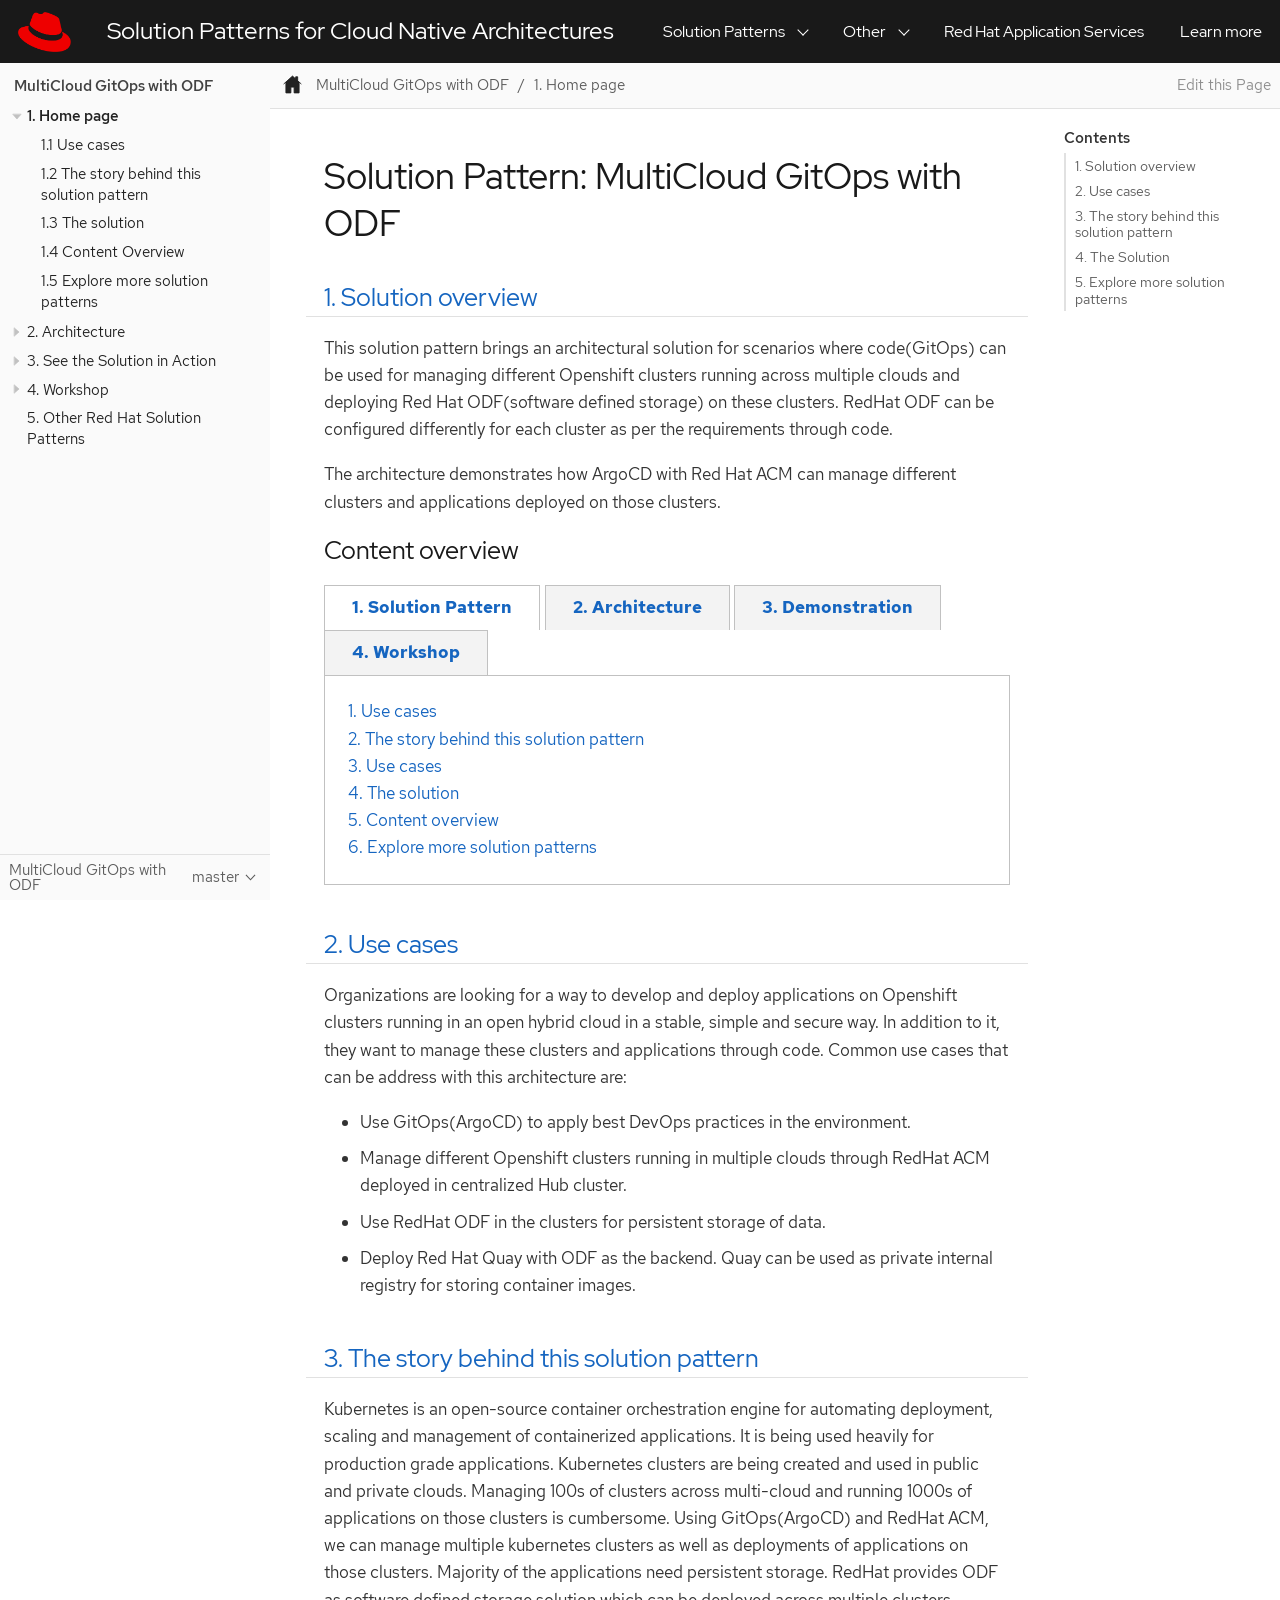
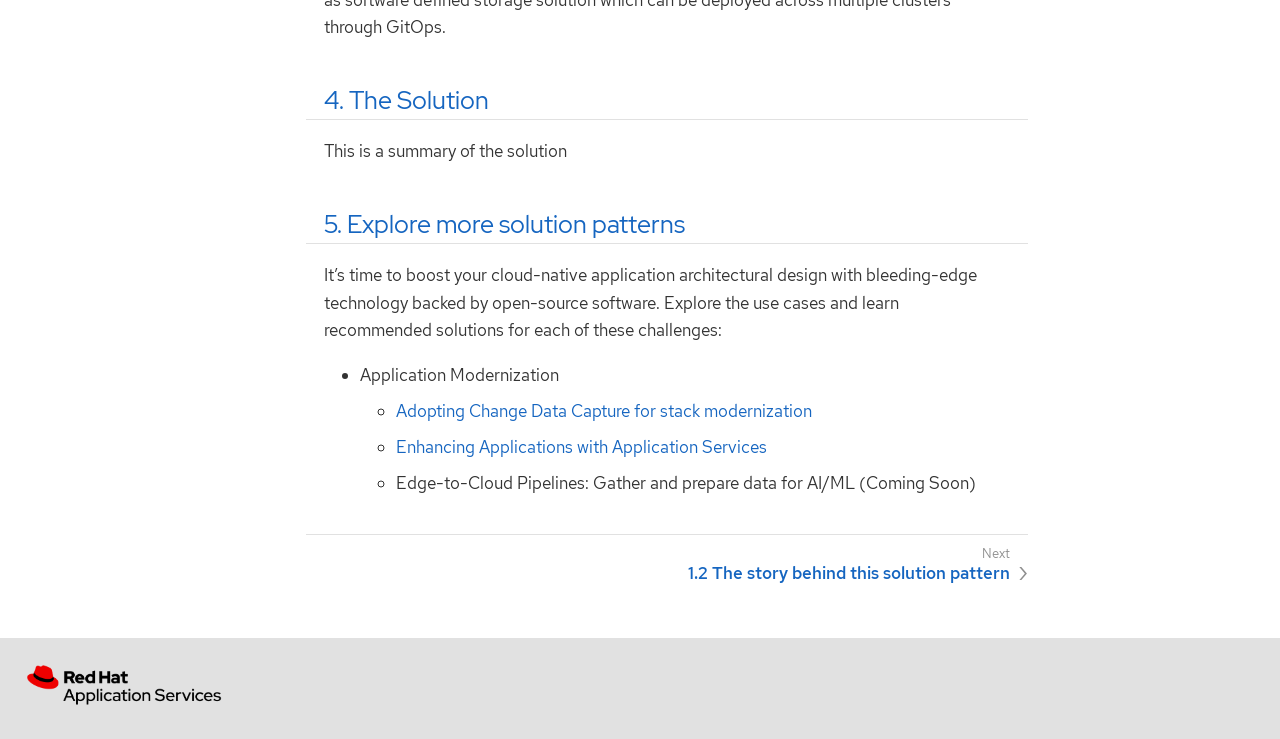
==== solution-pattern-multicloud-gitops-odf/index.html @ 33bcc03d "[CI] Publish Documentation for 561b8230be1f758d90003ed7bdbc811d5dceac9a - 561b8230be1f758d90003ed7bd" ====
<!DOCTYPE html>
<html lang="en">
  <head>
    <meta charset="utf-8">
    <meta name="viewport" content="width=device-width,initial-scale=1">
    <title>Solution Pattern: MultiCloud GitOps with ODF :: Solution Patterns for Cloud Native Architectures</title>
    <link rel="canonical" href="https://redhat-solution-patterns.github.io/solution-patterns/solution-pattern-multicloud-gitops-odf/index.html">
    <link rel="next" href="01-pattern.html#_the_story_behind_this_solution_pattern">
    <meta name="generator" content="Antora 3.0.0">
    <link rel="stylesheet" href="../_/css/site.css">
<link rel="icon" href="../_/img/favicon.ico" type="image/x-icon">
<link rel="stylesheet" href="https://cdnjs.cloudflare.com/ajax/libs/font-awesome/4.7.0/css/font-awesome.min.css">
  </head>
  <body class="article">
<header class="header">
  <nav class="navbar">
    <div class="navbar-brand">
      <a class="navbar-item" href="https://redhat-solution-patterns.github.io/" target="_blank"><img
          src="../_/img/logo.png" height="40px" alt="Cloud Native Architecture Solution Patterns"></a>
      <a class="navbar-item" style="font-size: 24px; color: white" href="https://redhat-solution-patterns.github.io/solution-patterns">Solution Patterns for Cloud Native Architectures</a>
      <button class="navbar-burger" data-target="topbar-nav">
        <span></span>
        <span></span>
        <span></span>
      </button>
    </div>
    <div id="topbar-nav" class="navbar-menu">
      <div class="navbar-end">


        <div class="navbar-item has-dropdown is-hoverable">
          <a class="navbar-link" href="#">Solution Patterns</a>
          <div class="navbar-dropdown">
            <a class="navbar-item" href="https://red.ht/enhance-with-cdc">Adopt Change Data Capture for <br/>stack modernization</a>
            <a class="navbar-item" href="https://red.ht/enhance-with-eda">Enhancing Applications with Application Services</a>
          </div>
        </div>

        <div class="navbar-item has-dropdown is-hoverable">
          <a class="navbar-link" href="#">Other</a>
          <div class="navbar-dropdown">
            <a class="navbar-item" href="https://redhat-gitops-patterns.io/">GitOps Solution Patterns</a>
            <a class="navbar-item" href="https://hybrid-cloud-patterns.io/">Hybrid Cloud Solution Patterns</a>
          </div>
        </div>

        <a class="navbar-item" target="_blank" href="https://www.redhat.com/en/products/middleware">Red Hat Application Services</a>
        <a class="navbar-item" target="_blank" href="https://developers.redhat.com/middleware">Learn more</a>

      </div>
    </div>
  </nav>
</header>
<div class="body">
<div class="nav-container" data-component="solution-pattern-multicloud-gitops-odf" data-version="master">
  <aside class="nav">
    <div class="panels">
<div class="nav-panel-menu is-active" data-panel="menu">
  <nav class="nav-menu">
    <h3 class="title"><a href="index.html" class=" query-params-link">MultiCloud GitOps with ODF</a></h3>
<ul class="nav-list">
  <li class="nav-item" data-depth="0">
<ul class="nav-list">
  <li class="nav-item is-current-page" data-depth="1">
    <button class="nav-item-toggle"></button>
    <a class="nav-link" href="index.html">1. Home page</a>
<ul class="nav-list">
  <li class="nav-item" data-depth="2">
    <a class="nav-link" href="#use-cases">1.1 Use cases</a>
  </li>
  <li class="nav-item" data-depth="2">
    <a class="nav-link" href="01-pattern.html#_the_story_behind_this_solution_pattern">1.2 The story behind this solution pattern</a>
  </li>
  <li class="nav-item" data-depth="2">
    <a class="nav-link" href="01-pattern.html#_the_solution">1.3 The solution</a>
  </li>
  <li class="nav-item" data-depth="2">
    <a class="nav-link" href="#_content_overview">1.4 Content Overview</a>
  </li>
  <li class="nav-item" data-depth="2">
    <a class="nav-link" href="#_content_overview">1.5 Explore more solution patterns</a>
  </li>
</ul>
  </li>
  <li class="nav-item" data-depth="1">
    <button class="nav-item-toggle"></button>
    <a class="nav-link" href="02-architecture.html">2. Architecture</a>
<ul class="nav-list">
  <li class="nav-item" data-depth="2">
    <a class="nav-link" href="02-architecture.html#tech_stack">2.1. Technology stack</a>
  </li>
  <li class="nav-item" data-depth="2">
    <a class="nav-link" href="02-architecture.html#in_depth">2.2. An in-depth look at the solution&#8217;s architecture</a>
  </li>
  <li class="nav-item" data-depth="2">
    <a class="nav-link" href="02-architecture.html#tech_stack">2.3. More about the technology stack</a>
  </li>
</ul>
  </li>
  <li class="nav-item" data-depth="1">
    <button class="nav-item-toggle"></button>
    <a class="nav-link" href="03-demo.html">3. See the Solution in Action</a>
<ul class="nav-list">
  <li class="nav-item" data-depth="2">
    <a class="nav-link" href="03-demo.html#_demonstration">3.1. Demonstration</a>
  </li>
  <li class="nav-item" data-depth="2">
    <button class="nav-item-toggle"></button>
    <a class="nav-link" href="03-demo.html#_run_the_demonstration">3.2. Run this demonstration</a>
<ul class="nav-list">
  <li class="nav-item" data-depth="3">
    <a class="nav-link" href="03-demo.html#_before_getting_started">3.3. Pre-requisites</a>
  </li>
  <li class="nav-item" data-depth="3">
    <a class="nav-link" href="03-demo.html#_installing_the_demo">3.4. Installing the demo</a>
  </li>
  <li class="nav-item" data-depth="3">
    <a class="nav-link" href="03-demo.html#_walkthrough_guide">3.5. Walkthrough guide</a>
  </li>
</ul>
  </li>
</ul>
  </li>
  <li class="nav-item" data-depth="1">
    <button class="nav-item-toggle"></button>
    <a class="nav-link" href="04-workshop.html">4. Workshop</a>
<ul class="nav-list">
  <li class="nav-item" data-depth="2">
    <button class="nav-item-toggle"></button>
    <a class="nav-link" href="04-workshop.html#_installing_the_workshop_environment">4.1. Installing the workshop environment</a>
<ul class="nav-list">
  <li class="nav-item" data-depth="3">
    <span class="nav-text">xref:04-workshop.adoc#_before_getting_started[4.2. Pre-requisites</span>
  </li>
  <li class="nav-item" data-depth="3">
    <a class="nav-link" href="04-workshop.html#install_wksp_details">4.3. Installing the environment</a>
  </li>
</ul>
  </li>
  <li class="nav-item" data-depth="2">
    <a class="nav-link" href="04-workshop.html#deliver_wksp">4.4. Delivering the workshop</a>
  </li>
</ul>
  </li>
  <li class="nav-item" data-depth="1">
    <a class="nav-link" href="https://redhat-solution-patterns.github.io/">5. Other Red Hat Solution Patterns</a>
  </li>
</ul>
  </li>
</ul>
  </nav>
</div>
<div class="nav-panel-explore" data-panel="explore">
  <div class="context">
    <span class="title">MultiCloud GitOps with ODF</span>
    <span class="version">master</span>
  </div>
  <ul class="components">
    <li class="component is-current">
      <span class="title">MultiCloud GitOps with ODF</span>
      <ul class="versions">
        <li class="version is-current">
          <a href="index.html">master</a>
        </li>
      </ul>
    </li>
  </ul>
</div>
    </div>
  </aside>
</div>
<main class="article">
<div class="toolbar" role="navigation">
<button class="nav-toggle"></button>
  <a href="index.html" class="home-link is-current"></a>
<nav class="breadcrumbs" aria-label="breadcrumbs">
  <ul>
    <li><a href="index.html">MultiCloud GitOps with ODF</a></li>
    <li><a href="index.html">1. Home page</a></li>
  </ul>
</nav>
  <div class="edit-this-page"><a href="https://github.com/gmidha1/solution-pattern-multicloud-gitops-odf/edit/main/documentation/modules/ROOT/pages/index.adoc">Edit this Page</a></div>
  </div>
  <div class="content">
<article class="doc">
<h1 class="page">Solution Pattern: MultiCloud GitOps with ODF</h1>
<div class="sect1">
<h2 id="_solution_overview"><a class="anchor" href="#_solution_overview"></a><a class="link" href="#_solution_overview">1. Solution overview</a></h2>
<div class="sectionbody">
<div class="paragraph">
<p>This solution pattern brings an architectural solution for scenarios where code(GitOps) can be used for managing different Openshift clusters running across multiple clouds and deploying Red Hat ODF(software defined storage) on these clusters. RedHat ODF can be configured differently for each cluster as per the requirements through code.</p>
</div>
<div class="paragraph">
<p>The architecture demonstrates how ArgoCD with Red Hat ACM can manage different clusters and applications deployed on those clusters.</p>
</div>
<h2 id="_content_overview" class="discrete">Content overview</h2>
<div class="tabset is-loading">
<div class="ulist tabs">
<ul>
<li>
<p><a id="tabset1_a-href-1-solution-pattern-a"></a><a href="#">1. Solution Pattern</a></p>
</li>
<li>
<p><a id="tabset1_a-href-02-architecture-html-class-xref-page-2-architecture-a"></a><a href="02-architecture.html" class="xref page">2. Architecture</a></p>
</li>
<li>
<p><a id="tabset1_a-href-03-demo-html-class-xref-page-3-demonstration-a"></a><a href="03-demo.html" class="xref page">3. Demonstration</a></p>
</li>
<li>
<p><a id="tabset1_a-href-04-workshop-html-class-xref-page-4-workshop-a"></a><a href="04-workshop.html" class="xref page">4. Workshop</a></p>
</li>
</ul>
</div>
<div class="content">
<div class="tab-pane" aria-labelledby="tabset1_a-href-1-solution-pattern-a">
<div class="paragraph">
<p><a href="#use-cases">1. Use cases</a><br>
<a href="01-pattern.html#_the_story_behind_this_solution_pattern" class="xref page">2. The story behind this solution pattern</a><br>
<a href="#use-cases">3. Use cases</a><br>
<a href="01-pattern.html#_the_solution" class="xref page">4. The solution</a><br>
<a href="#content_overview">5. Content overview</a><br>
<a href="#_explore_more_solution_patterns">6. Explore more solution patterns</a></p>
</div>
</div>
<div class="tab-pane" aria-labelledby="tabset1_a-href-02-architecture-html-class-xref-page-2-architecture-a">
<div class="paragraph">
<p><a href="02-architecture.html#_common_challenges" class="xref page">1. Common challenges</a><br>
<a href="02-architecture.html#tech_stack" class="xref page">2. Technology stack</a><br>
<a href="02-architecture.html#in_depth" class="xref page">3. An in-depth look at the solution&#8217;s architecture</a><br>
<a href="02-architecture.html#more_tech" class="xref page">4. More about the technology stack</a></p>
</div>
</div>
<div class="tab-pane" aria-labelledby="tabset1_a-href-03-demo-html-class-xref-page-3-demonstration-a">
<div class="paragraph">
<p><a href="03-demo.html#_demonstration" class="xref page">1. Demonstration</a><br>
<a href="03-demo.html#_walkthrough_guide" class="xref page">2. Walkthrough guide</a></p>
</div>
</div>
<div class="tab-pane" aria-labelledby="tabset1_a-href-04-workshop-html-class-xref-page-4-workshop-a">
<div class="paragraph">
<p><a href="04-workshop.html#_installing_the_workshop_environment" class="xref page">1. Installing the workshop environment</a><br>
<a href="04-workshop.html#_delivering_the_workshop" class="xref page">2. Delivering the workshop</a></p>
</div>
</div>
</div>
</div>
</div>
</div>
<div class="sect1">
<h2 id="use-cases"><a class="anchor" href="#use-cases"></a><a class="link" href="#use-cases">2. Use cases</a></h2>
<div class="sectionbody">
<div class="paragraph">
<p>Organizations are looking for a way to develop and deploy applications on Openshift clusters running in an open hybrid cloud in a stable, simple and secure way. In addition to it, they want to manage these clusters and applications through code. Common use cases that can be address with this architecture are:</p>
</div>
<div class="ulist">
<ul>
<li>
<p>Use GitOps(ArgoCD) to apply best DevOps practices in the environment.</p>
</li>
<li>
<p>Manage different Openshift clusters running in multiple clouds through RedHat ACM deployed in centralized Hub cluster.</p>
</li>
<li>
<p>Use RedHat ODF in the clusters for persistent storage of data.</p>
</li>
<li>
<p>Deploy Red Hat Quay with ODF as the backend. Quay can be used as private internal registry for storing container images.</p>
</li>
</ul>
</div>
</div>
</div>
<div class="sect1">
<h2 id="_the_story_behind_this_solution_pattern"><a class="anchor" href="#_the_story_behind_this_solution_pattern"></a><a class="link" href="#_the_story_behind_this_solution_pattern">3. The story behind this solution pattern</a></h2>
<div class="sectionbody">
<div class="paragraph">
<p>Kubernetes is an open-source container orchestration engine for automating deployment, scaling and management of containerized applications. It is being used heavily for production grade applications. Kubernetes clusters are being created and used in public and private clouds. Managing 100s of clusters across multi-cloud and running 1000s of applications on those clusters is cumbersome. Using GitOps(ArgoCD) and RedHat ACM, we can manage multiple kubernetes clusters as well as deployments of applications on those clusters. Majority of the applications need persistent storage. RedHat provides ODF as software defined storage solution which can be deployed across multiple clusters through GitOps.</p>
</div>
</div>
</div>
<div class="sect1">
<h2 id="_the_solution"><a class="anchor" href="#_the_solution"></a><a class="link" href="#_the_solution">4. The Solution</a></h2>
<div class="sectionbody">
<div class="paragraph">
<p>This is a summary of the solution</p>
</div>
</div>
</div>
<div class="sect1">
<h2 id="_explore_more_solution_patterns"><a class="anchor" href="#_explore_more_solution_patterns"></a><a class="link" href="#_explore_more_solution_patterns">5. Explore more solution patterns</a></h2>
<div class="sectionbody">
<div class="paragraph">
<p>It&#8217;s time to boost your cloud-native application architectural design with bleeding-edge technology backed by open-source software. Explore the use cases and learn recommended solutions for each of these challenges:</p>
</div>
<div class="ulist">
<ul>
<li>
<p>Application Modernization</p>
<div class="ulist">
<ul>
<li>
<p><a href="https://redhat-solution-patterns.github.io/solution-pattern-modernization-cdc/">Adopting Change Data Capture for stack modernization</a></p>
</li>
<li>
<p><a href="https://redhat-solution-patterns.github.io/solution-pattern-enhancing-applications">Enhancing Applications with Application Services</a></p>
</li>
<li>
<p>Edge-to-Cloud Pipelines: Gather and prepare data for AI/ML (Coming Soon)</p>
</li>
</ul>
</div>
</li>
</ul>
</div>
</div>
</div>
<nav class="pagination">
  <span class="next"><a href="01-pattern.html#_the_story_behind_this_solution_pattern" class="query-params-link">1.2 The story behind this solution pattern</a></span>
</nav>
</article>
<aside class="toc sidebar" data-title="Contents" data-levels="2">
  <div class="toc-menu"></div>
</aside>
  </div>
</main>
</div>
<footer class="footer">
  <img
          src="../_/img/app-services-logo.png" height="40px" alt="Cloud Native Architecture Solution Patterns"  href="https://redhat.com" ></a>
</footer><script src="../_/js/vendor/clipboard.js"></script>
<script src="../_/js/site.js"></script>
<script async src="../_/js/vendor/highlight.js"></script>
  </body>
</html>
---- _/css/site.css ----
@font-face{font-family:RedHatDisplay;font-style:normal;font-weight:400;src:url(../font/RedHatDisplay-Regular.woff) format("woff")}@font-face{font-family:RedHatDisplay;font-style:italic;font-weight:400;src:url(../font/RedHatDisplay-Italic.woff) format("woff")}@font-face{font-family:RedHatDisplay;font-style:normal;font-weight:500;src:url(../font/RedHatDisplay-Medium.woff) format("woff")}@font-face{font-family:RedHatDisplay;font-style:italic;font-weight:500;src:url(../font/RedHatDisplay-MediumItalic.woff) format("woff")}@font-face{font-family:RedHatDisplay;font-style:normal;font-weight:700;src:url(../font/RedHatDisplay-Bold.woff) format("woff")}@font-face{font-family:RedHatDisplay;font-style:italic;font-weight:700;src:url(../font/RedHatDisplay-BoldItalic.woff) format("woff")}@font-face{font-family:RedHatDisplay;font-style:normal;font-weight:900;src:url(../font/RedHatDisplay-Black.woff) format("woff")}@font-face{font-family:RedHatDisplay;font-style:italic;font-weight:900;src:url(../font/RedHatDisplay-BlackItalic.woff) format("woff")}@font-face{font-family:RedHatText;font-style:normal;font-weight:400;src:url(../font/RedHatText-Regular.woff) format("woff")}@font-face{font-family:RedHatText;font-style:italic;font-weight:400;src:url(../font/RedHatText-Italic.woff) format("woff")}@font-face{font-family:RedHatText;font-style:normal;font-weight:500;src:url(../font/RedHatText-Medium.woff) format("woff")}@font-face{font-family:RedHatText;font-style:italic;font-weight:500;src:url(../font/RedHatText-MediumItalic.woff) format("woff")}@font-face{font-family:RedHatText;font-style:normal;font-weight:700;src:url(../font/RedHatText-Bold.woff) format("woff")}@font-face{font-family:RedHatText;font-style:italic;font-weight:700;src:url(../font/RedHatText-BoldItalic.woff) format("woff")}@font-face{font-family:JetBrainsMono;font-style:normal;font-weight:400;src:url(../font/JetBrainsMono-Regular.woff) format("woff")}@font-face{font-family:JetBrainsMono;font-style:italic;font-weight:400;src:url(../font/JetBrainsMono-Italic.woff) format("woff")}@font-face{font-family:JetBrainsMono;font-style:normal;font-weight:500;src:url(../font/JetBrainsMono-Medium.woff) format("woff")}@font-face{font-family:JetBrainsMono;font-style:italic;font-weight:500;src:url(../font/JetBrainsMono-Medium-Italic.woff) format("woff")}@font-face{font-family:JetBrainsMono;font-style:normal;font-weight:700;src:url(../font/JetBrainsMono-Bold.woff) format("woff")}@font-face{font-family:JetBrainsMono;font-style:italic;font-weight:700;src:url(../font/JetBrainsMono-Bold-Italic.woff) format("woff")}@font-face{font-family:JetBrainsMono;font-style:normal;font-weight:900;src:url(../font/JetBrainsMono-ExtraBold.woff) format("woff")}@font-face{font-family:JetBrainsMono;font-style:italic;font-weight:900;src:url(../font/JetBrainsMono-ExtraBold-Italic.woff) format("woff")}body,html{height:100%}*,::after,::before{-webkit-box-sizing:inherit;box-sizing:inherit}html{-webkit-box-sizing:border-box;box-sizing:border-box;font-size:1.1em;-webkit-text-size-adjust:100%;-moz-text-size-adjust:100%;-ms-text-size-adjust:100%;text-size-adjust:100%}@media screen and (min-width:1024px){html{font-size:1.125em}}body{background:#fff;color:#222;font-family:RedHatText,sans-serif;line-height:1.15;margin:0}a{text-decoration:none}a:hover{text-decoration:underline}a:active{background-color:none}code,kbd,pre{font-family:JetBrainsMono,monospace}b,dt,strong,th{font-weight:500}em em{font-style:normal}strong strong{font-weight:400}button{cursor:pointer;font-family:inherit;font-size:1em;line-height:1.15;margin:0}button::-moz-focus-inner{border:none;padding:0}.body{word-wrap:break-word}@media screen and (min-width:1024px){.body{display:-webkit-box;display:-ms-flexbox;display:flex}}.nav-container{position:fixed;top:3.5rem;left:0;width:100%;font-size:.94444rem;z-index:1;visibility:hidden}@media screen and (min-width:769px){.nav-container{width:15rem}}@media screen and (min-width:1024px){.nav-container{font-size:.86111rem;-webkit-box-flex:0;-ms-flex:none;flex:none;position:static;top:0;visibility:visible}}.nav-container.is-active{visibility:visible}.nav{background:#fafafa;position:relative;top:2.5rem;height:calc(100vh - 6rem)}@media screen and (min-width:769px){.nav{-webkit-box-shadow:.5px 0 3px #c1c1c1;box-shadow:.5px 0 3px #c1c1c1}}@media screen and (min-width:1024px){.nav{top:3.5rem;-webkit-box-shadow:none;box-shadow:none;position:sticky;height:calc(100vh - 3.5rem)}}.nav .panels{display:-webkit-box;display:-ms-flexbox;display:flex;-webkit-box-orient:vertical;-webkit-box-direction:normal;-ms-flex-direction:column;flex-direction:column;height:inherit}html.is-clipped--nav{overflow-y:hidden}.nav-panel-menu{overflow-y:scroll;display:-webkit-box;display:-ms-flexbox;display:flex;-webkit-box-orient:vertical;-webkit-box-direction:normal;-ms-flex-direction:column;flex-direction:column;height:calc(100vh - 8.5rem)}@media screen and (min-width:1024px){.nav-panel-menu{height:calc(100vh - 6rem)}}.nav-panel-menu:not(.is-active) .nav-menu{opacity:.75}.nav-panel-menu:not(.is-active)::after{content:"";background:rgba(0,0,0,.5);display:block;position:absolute;top:0;right:0;bottom:0;left:0}.nav-panel-explore .components,.nav-panel-menu{scrollbar-width:thin;scrollbar-color:#c1c1c1 transparent}.nav-panel-explore .components::-webkit-scrollbar,.nav-panel-menu::-webkit-scrollbar{width:.25rem}.nav-panel-explore .components::-webkit-scrollbar-thumb,.nav-panel-menu::-webkit-scrollbar-thumb{background-color:#c1c1c1}.nav-menu{-webkit-box-flex:1;-ms-flex-positive:1;flex-grow:1;min-height:0;width:100%;padding:.5rem .75rem;line-height:1.35;position:relative}.nav-menu h3.title{color:#424242;font-size:inherit;font-weight:500;margin:0;padding:.25em 0 .125em}.nav-menu a{color:inherit}.nav-list{margin:0 0 0 .75rem;padding:0}.nav-menu>.nav-list{margin-bottom:.5rem}.nav-item{list-style:none;margin-top:.5em}.nav-item-toggle~.nav-list{padding-bottom:.125rem}.nav-item[data-depth="0"]>.nav-list:first-child{display:block;margin:0}.nav-item:not(.is-active)>.nav-list{display:none}.nav-item-toggle{background:transparent url(../img/caret.svg) no-repeat 50%/50%;border:none;outline:none;line-height:inherit;position:absolute;height:1.35em;width:1.35em;margin-top:-.05em;margin-left:-1.35em}.nav-item.is-active>.nav-item-toggle{-webkit-transform:rotate(90deg);transform:rotate(90deg)}.is-current-page>.nav-link,.is-current-page>.nav-text{font-weight:500}.nav-panel-explore{background:#fafafa;-webkit-box-orient:vertical;-webkit-box-direction:normal;-ms-flex-direction:column;flex-direction:column;position:absolute;right:0;bottom:0;left:0;max-height:calc(50% + 2.5rem)}.nav-panel-explore,.nav-panel-explore .context{display:-webkit-box;display:-ms-flexbox;display:flex}.nav-panel-explore .context{font-size:.83333rem;-ms-flex-negative:0;flex-shrink:0;color:#5d5d5d;-webkit-box-shadow:0 -1px 0 #e1e1e1;box-shadow:0 -1px 0 #e1e1e1;padding:0 .25rem 0 .5rem;-webkit-box-align:center;-ms-flex-align:center;align-items:center;-webkit-box-pack:justify;-ms-flex-pack:justify;justify-content:space-between;cursor:pointer;line-height:1;height:2.5rem}.nav-panel-explore .context .version{background-image:url(../img/chevron.svg);background-repeat:no-repeat;background-position:right .5rem top 50%;background-size:auto .75em;padding:0 1.5rem 0 0}.nav-panel-explore .components{line-height:1.6;-webkit-box-flex:1;-ms-flex-positive:1;flex-grow:1;-webkit-box-shadow:inset 0 1px 5px #e1e1e1;box-shadow:inset 0 1px 5px #e1e1e1;background:#f0f0f0;padding:.5rem .75rem 0;margin:0;overflow-y:scroll;max-height:100%;display:block}.nav-panel-explore:not(.is-active) .components{display:none}.nav-panel-explore .component{display:block}.nav-panel-explore .component+.component{margin-top:.5rem}.nav-panel-explore .component:last-child{margin-bottom:.75rem}.nav-panel-explore .component .title{font-weight:500}.nav-panel-explore .versions{display:-webkit-box;display:-ms-flexbox;display:flex;-ms-flex-wrap:wrap;flex-wrap:wrap;list-style:none;padding-left:0;margin-top:-.25rem;line-height:1}.nav-panel-explore .component .version{display:block;margin:.375rem .375rem 0 0}.nav-panel-explore .component .version a{border:1px solid #c1c1c1;border-radius:.25rem;color:inherit;opacity:.75;white-space:nowrap;padding:.125em .25em;display:inherit}.nav-panel-explore .component .is-current a{border-color:currentColor;opacity:.9;font-weight:500}@media screen and (max-width:1023px){aside.toc.sidebar{display:none}}@media screen and (min-width:1024px){main{-webkit-box-flex:1;-ms-flex:auto;flex:auto;min-width:0}main>.content{display:-webkit-box;display:-ms-flexbox;display:flex}aside.toc.embedded{display:none}aside.toc.sidebar{-webkit-box-flex:0;-ms-flex:0 0 9rem;flex:0 0 9rem}}@media screen and (min-width:1216px){aside.toc.sidebar{-ms-flex-preferred-size:12rem;flex-basis:12rem}}.toolbar{color:#5d5d5d;-webkit-box-align:center;-ms-flex-align:center;align-items:center;background-color:#fafafa;-webkit-box-shadow:0 1px 0 #e1e1e1;box-shadow:0 1px 0 #e1e1e1;display:-webkit-box;display:-ms-flexbox;display:flex;font-size:.83333rem;height:2.5rem;-webkit-box-pack:start;-ms-flex-pack:start;justify-content:flex-start;position:sticky;top:3.5rem;z-index:2}.toolbar a{color:inherit}.nav-toggle{background:url(../img/menu.svg) no-repeat 50% 47.5%;background-size:49%;border:none;outline:none;line-height:inherit;height:2.5rem;padding:0;width:2.5rem;margin-right:-.25rem}@media screen and (min-width:1024px){.nav-toggle{display:none}}.nav-toggle.is-active{background-image:url(../img/back.svg);background-size:41.5%}.home-link{background:url(../img/home-o.svg) no-repeat 50% 45%;background-size:50%;display:block;height:2.5rem;padding:0;width:2.5rem}.home-link.is-current,.home-link:hover{background-image:url(../img/home.svg)}.edit-this-page{display:none;padding-right:.5rem}@media screen and (min-width:1024px){.edit-this-page{display:block}}.toolbar .edit-this-page a{color:#8e8e8e}.breadcrumbs{display:none;-webkit-box-flex:1;-ms-flex:1 1;flex:1 1;padding:0 .5rem 0 .75rem;line-height:1.35}@media screen and (min-width:1024px){.breadcrumbs{display:block}}a+.breadcrumbs{padding-left:.05rem}.breadcrumbs ul{display:-webkit-box;display:-ms-flexbox;display:flex;-ms-flex-wrap:wrap;flex-wrap:wrap;margin:0;padding:0;list-style:none}.breadcrumbs li{display:inline;margin:0}.breadcrumbs li::after{content:"/";padding:0 .5rem}.breadcrumbs li:last-of-type::after{content:none}.page-versions{display:none;margin-right:.7rem;position:relative;line-height:1}@media screen and (min-width:1024px){.page-versions{display:block}}.page-versions .version-menu-toggle{color:inherit;background:url(../img/chevron.svg) no-repeat;background-position:right .5rem top 50%;background-size:auto .75em;border:none;outline:none;line-height:inherit;padding:.5rem 1.5rem .5rem .5rem;position:relative;z-index:3}.page-versions .version-menu{border:1px solid transparent;background-color:#f0f0f0;padding:1.25rem .5rem .5rem;position:absolute;top:0;left:0;width:100%}.page-versions:not(.is-active) .version-menu{display:none}.page-versions .version{display:block;padding-top:.5rem}.page-versions .version.is-current{display:none}.page-versions .version.is-missing{color:#8e8e8e;font-style:italic;text-decoration:none}.toc-menu{color:#5d5d5d}.toc.sidebar .toc-menu{margin-right:.75rem;position:sticky;top:6rem}.toc .toc-menu h3{color:#333;font-size:.88889rem;font-weight:500;line-height:1.3;margin:0 -.5px;padding-bottom:.25rem}.toc.sidebar .toc-menu h3{display:-webkit-box;display:-ms-flexbox;display:flex;-webkit-box-orient:vertical;-webkit-box-direction:normal;-ms-flex-direction:column;flex-direction:column;height:2.5rem;-webkit-box-pack:end;-ms-flex-pack:end;justify-content:flex-end}.toc .toc-menu ul{font-size:.83333rem;line-height:1.2;list-style:none;margin:0;padding:0}.toc.sidebar .toc-menu ul{max-height:calc(100vh - 8.5rem);overflow-y:auto;scrollbar-width:none}.toc .toc-menu ul::-webkit-scrollbar{width:0}@media screen and (min-width:1024px){.toc .toc-menu h3{font-size:.83333rem}.toc .toc-menu ul{font-size:.75rem}}.toc .toc-menu li{margin:0}.toc .toc-menu li[data-level="2"] a{padding-left:1.25rem}.toc .toc-menu li[data-level="3"] a{padding-left:2rem}.toc .toc-menu a{color:inherit;border-left:2px solid #e1e1e1;display:inline-block;padding:.25rem 0 .25rem .5rem;text-decoration:none}.sidebar.toc .toc-menu a{display:block;outline:none}.toc .toc-menu a:hover{color:#1565c0}.toc .toc-menu a.is-active{border-left-color:#1565c0;color:#333}.sidebar.toc .toc-menu a:focus{background:#fafafa}.toc .toc-menu .is-hidden-toc{display:none!important}.doc{color:#333;font-size:inherit;-webkit-hyphens:auto;-ms-hyphens:auto;hyphens:auto;line-height:1.6;margin:0 auto;max-width:40rem;padding:0 1rem 4rem}@media screen and (min-width:1024px){.doc{-webkit-box-flex:1;-ms-flex:auto;flex:auto;font-size:.94444rem;margin:0 2rem;max-width:46rem;min-width:0}}.doc h1,.doc h2,.doc h3,.doc h4,.doc h5,.doc h6{color:#191919;font-family:RedHatDisplay,sans-serif;font-weight:400;-webkit-hyphens:none;-ms-hyphens:none;hyphens:none;line-height:1.3;margin:1rem 0 0}.doc>h1.page:first-child{font-size:2rem;margin:1.5rem 0}@media screen and (min-width:769px){.doc>h1.page:first-child{margin-top:2.5rem}}#preamble+.sect1,.doc .sect1+.sect1{margin-top:2rem}.doc h1.sect0{background:#f0f0f0;font-size:1.8em;margin:1.5rem -1rem 0;padding:.5rem 1rem}.doc h2:not(.discrete){border-bottom:1px solid #e1e1e1;margin-left:-1rem;margin-right:-1rem;padding:.4rem 1rem .1rem}.doc h3:not(.discrete){font-weight:500}.doc h1 .anchor,.doc h2 .anchor,.doc h3 .anchor,.doc h4 .anchor,.doc h5 .anchor,.doc h6 .anchor{position:absolute;text-decoration:none;width:1.75ex;margin-left:-1.5ex;visibility:hidden;font-size:.8em;font-weight:400;padding-top:.05em}.doc h1 .anchor::before,.doc h2 .anchor::before,.doc h3 .anchor::before,.doc h4 .anchor::before,.doc h5 .anchor::before,.doc h6 .anchor::before{content:"\00a7"}.doc h1:hover .anchor,.doc h2:hover .anchor,.doc h3:hover .anchor,.doc h4:hover .anchor,.doc h5:hover .anchor,.doc h6:hover .anchor{visibility:visible}.doc p{margin:0}.doc .tableblock p{font-size:inherit}.doc a{color:#1565c0}.doc a:hover{color:#104d92}.doc a.unresolved{color:#d32f2f}.doc i.fa{font-style:normal}.doc p code,.doc thead code{color:#222;background:#fafafa;border-radius:.25em;font-size:.95em;padding:.125em .25em}.doc pre{font-size:.88889rem;line-height:1.5;margin:0}.doc blockquote{margin:0}.doc .right{float:right}.doc .left{float:left}.doc .underline{text-decoration:underline}.doc .line-through{text-decoration:line-through}.doc .dlist,.doc .exampleblock,.doc .imageblock,.doc .listingblock,.doc .literalblock,.doc .olist,.doc .paragraph,.doc .partintro,.doc .quoteblock,.doc .sidebarblock,.doc .ulist,.doc .verseblock{margin:1rem 0 0}.doc table.tableblock{border-collapse:collapse;font-size:.83333rem;margin:2rem 0}.doc table.stretch{width:100%}.doc table.tableblock thead th{border-bottom:2.5px solid #e1e1e1;padding:.5rem}.doc table.tableblock>:not(thead) th,.doc table.tableblock td{border-top:1px solid #e1e1e1;border-bottom:1px solid #e1e1e1;padding:.5rem}.doc .halign-left{text-align:left}.doc .halign-right{text-align:right}.doc .halign-center{text-align:center}.doc .valign-top{vertical-align:top}.doc .valign-bottom{vertical-align:bottom}.doc .valign-middle{vertical-align:middle}.doc .admonitionblock{margin:1.4rem 0 0}.doc .admonitionblock p,.doc .admonitionblock td.content{font-size:.88889rem}.doc .admonitionblock td.content>:first-child{margin:0}.doc .admonitionblock pre{font-size:.83333rem}.doc .admonitionblock>table{border-collapse:collapse;table-layout:fixed;position:relative;width:100%}.doc .admonitionblock td.content{padding:1rem 1rem .75rem;background:#fafafa;width:100%}.doc .admonitionblock .icon{position:absolute;top:0;left:0;font-size:.83333rem;padding:0 .5rem;height:1.25rem;line-height:1;font-weight:500;text-transform:uppercase;border-radius:.45rem;-webkit-transform:translate(-.5rem,-50%);transform:translate(-.5rem,-50%)}.doc .admonitionblock.caution .icon{background-color:#a0439c;color:#fff}.doc .admonitionblock.important .icon{background-color:#d32f2f;color:#fff}.doc .admonitionblock.note .icon{background-color:#217ee7;color:#fff}.doc .admonitionblock.tip .icon{background-color:#41af46;color:#fff}.doc .admonitionblock.warning .icon{background-color:#e18114;color:#fff}.doc .admonitionblock .icon i{display:-webkit-inline-box;display:-ms-inline-flexbox;display:inline-flex;-webkit-box-align:center;-ms-flex-align:center;align-items:center;height:100%}.doc .admonitionblock .icon i::after{content:attr(title)}.doc .imageblock{display:-webkit-box;display:-ms-flexbox;display:flex;-webkit-box-orient:vertical;-webkit-box-direction:normal;-ms-flex-direction:column;flex-direction:column;-webkit-box-align:center;-ms-flex-align:center;align-items:center}.doc .imageblock img{display:block}.doc .image>img,.doc .imageblock img{height:auto;max-width:100%}#preamble .abstract blockquote{background:#f0f0f0;border-left:5px solid #e1e1e1;color:#4a4a4a;font-size:.88889rem;padding:.75em 1em}.doc .quoteblock{background:#fafafa;border-left:5px solid #5d5d5d;color:#5d5d5d;padding:.25rem 2rem 1.25rem}.doc .quoteblock .attribution{color:#8e8e8e;font-size:.83333rem;margin-top:.75rem}.doc .quoteblock blockquote{margin-top:1rem}.doc .quoteblock .paragraph{font-style:italic}.doc .quoteblock cite{padding-left:1em}.doc table.tableblock .paragraph{margin:0;padding:0}.doc .olist .admonitionblock,.doc .ulist .admonitionblock,.doc table.tableblock .admonitionblock{padding:0}.doc ol,.doc ul{margin:0;padding:0 0 0 2rem}.doc ol.arabic{list-style-type:decimal}.doc ol.decimal{list-style-type:decimal-leading-zero}.doc ol.loweralpha{list-style-type:lower-alpha}.doc ol.upperalpha{list-style-type:upper-alpha}.doc ol.lowerroman{list-style-type:lower-roman}.doc ol.upperroman{list-style-type:upper-roman}.doc ol.lowergreek{list-style-type:lower-greek}.doc ul.checklist{padding-left:.5rem;list-style:none}.doc ul.checklist p>i.fa-check-square-o:first-child,.doc ul.checklist p>i.fa-square-o:first-child{display:-webkit-inline-box;display:-ms-inline-flexbox;display:inline-flex;-webkit-box-pack:center;-ms-flex-pack:center;justify-content:center;width:1.25rem}.doc ul.checklist i.fa-check-square-o::before{content:"\2713"}.doc ul.checklist i.fa-square-o::before{content:"\274f"}.doc .dlist .dlist,.doc .dlist .olist,.doc .dlist .ulist,.doc .olist .dlist,.doc .olist .olist,.doc .olist .ulist,.doc .ulist .dlist,.doc .ulist .olist,.doc .ulist .ulist{margin-top:.5rem}.doc .olist li,.doc .ulist li{margin-bottom:.5rem}.doc .admonitionblock .listingblock,.doc .olist .listingblock,.doc .ulist .listingblock{padding:0}.doc .admonitionblock .title,.doc .exampleblock .title,.doc .imageblock .title,.doc .listingblock .title,.doc .literalblock .title,.doc .openblock .title,.doc .tableblock caption{color:#5d5d5d;font-size:.88889rem;font-weight:500;font-style:italic;-webkit-hyphens:none;-ms-hyphens:none;hyphens:none;letter-spacing:.01em;padding-bottom:.075rem;text-align:left}.doc .imageblock .title{margin-top:.5rem;padding-bottom:0}.doc .admonitionblock .title+.paragraph{margin-top:0}.doc .exampleblock>.content{background:#fff;border:.25rem solid #5d5d5d;border-radius:.5rem;padding:.75rem}.doc .exampleblock>.content>:first-child{margin-top:0}.doc .sidebarblock{background:#e1e1e1;border-radius:.75rem;padding:.75rem 1.5rem}.doc .sidebarblock>.content>.title{font-size:1.25rem;font-weight:500;line-height:1.3;margin-bottom:-.3em;text-align:center}.doc .sidebarblock>.content>:not(.title):first-child{margin-top:0}.doc .listingblock.wrap pre,.doc .tableblock pre{white-space:pre-wrap}.doc pre.highlight code,.doc pre:not(.highlight){background:#fafafa;-webkit-box-shadow:inset 0 0 1.75px #e1e1e1;box-shadow:inset 0 0 1.75px #e1e1e1;display:block;overflow-x:auto;padding:.75rem}.doc pre.highlight{position:relative}.doc .listingblock code[data-lang]::before{content:attr(data-lang);display:none;color:#c1c1c1;font-size:.75rem;letter-spacing:.05em;line-height:1;text-transform:uppercase;position:absolute;top:.25rem;right:.25rem}.doc .listingblock:hover code[data-lang]::before{display:block}.doc .dlist dt{font-style:italic}.doc .dlist dd{margin:0 0 .3rem 1.5rem}.doc .colist{font-size:.88889rem;margin:.25rem 0 -.25rem}.doc .colist>table>tbody>tr>:first-child,.doc .colist>table>tr>:first-child{padding:.25em .5rem 0;vertical-align:top}.doc .colist>table>tbody>tr>:last-child,.doc .colist>table>tr>:last-child{padding:.25rem 0}.doc .conum[data-value]{border:1px solid;border-radius:100%;display:inline-block;font-family:RedHatText,sans-serif;font-size:.75rem;font-style:normal;height:1.25em;line-height:1.2;text-align:center;width:1.25em;letter-spacing:-.25ex;text-indent:-.25ex}.doc .conum[data-value]::after{content:attr(data-value)}.doc .conum[data-value]+b{display:none}.doc b.button{white-space:nowrap}.doc b.button::before{content:"[";padding-right:.25em}.doc b.button::after{content:"]";padding-left:.25em}.doc kbd{display:inline-block;font-size:.66667rem;background:#fafafa;border:1px solid #c1c1c1;border-radius:.25em;-webkit-box-shadow:0 1px 0 #c1c1c1,0 0 0 .1em #fff inset;box-shadow:0 1px 0 #c1c1c1,inset 0 0 0 .1em #fff;padding:.25em .5em;vertical-align:text-bottom;white-space:nowrap}.doc .keyseq,.doc kbd{line-height:1}.doc .keyseq{font-size:.88889rem}.doc .keyseq kbd{margin:0 .125em}.doc .keyseq kbd:first-child{margin-left:0}.doc .keyseq kbd:last-child{margin-right:0}.doc .menuseq i.caret::before{content:"\203a";font-size:1.1em;font-weight:500;line-height:.90909}.doc .icon i::after,.doc .menuseq,.doc .path,.doc a.bare,.doc b.button,.doc code,.doc kbd{-webkit-hyphens:none;-ms-hyphens:none;hyphens:none}.doc td.tableblock,.doc th.tableblock{word-break:break-word}nav.pagination{border-top:1px solid #e1e1e1;line-height:1;margin:2rem -1rem -1rem;padding:.75rem 1rem 0}nav.pagination,nav.pagination span{display:-webkit-box;display:-ms-flexbox;display:flex}nav.pagination span{-webkit-box-flex:50%;-ms-flex:50%;flex:50%;-webkit-box-orient:vertical;-webkit-box-direction:normal;-ms-flex-direction:column;flex-direction:column}nav.pagination .prev{padding-right:.5rem}nav.pagination .next{margin-left:auto;padding-left:.5rem;text-align:right}nav.pagination span::before{color:#8e8e8e;font-size:.75em;padding-bottom:.1em}nav.pagination .prev::before{content:"Prev"}nav.pagination .next::before{content:"Next"}nav.pagination a{font-weight:500;line-height:1.3;position:relative}nav.pagination a::after,nav.pagination a::before{color:#8e8e8e;font-weight:400;font-size:1.5em;line-height:.75;position:absolute;top:0;width:1rem}nav.pagination .prev a::before{content:"\2039";-webkit-transform:translateX(-100%);transform:translateX(-100%)}nav.pagination .next a::after{content:"\203a"}html.is-clipped--navbar{overflow-y:hidden}body{padding-top:3.5rem}.navbar{background:#191919;font-family:RedHatDisplay,sans-serif;color:#fff;font-size:.88889rem;height:3.5rem;position:fixed;top:0;width:100%;word-wrap:break-word;z-index:4}.navbar a{text-decoration:none}.navbar-brand .navbar-item:first-child,.navbar-brand .navbar-item:first-child a{color:#fff;font-size:1.22222rem}.navbar-brand .separator{padding:0 .375rem}@media screen and (min-width:1024px){.navbar-end .navbar-link,.navbar-end>.navbar-item{color:#fff}.navbar-end .navbar-link:hover,.navbar-end>a.navbar-item:hover{background:#000;color:#fff}.navbar-end .navbar-link::after{border-color:#fff}.navbar-item.has-dropdown:hover .navbar-link{background:#000;color:#fff}}.navbar-brand{-webkit-box-align:stretch;-ms-flex-align:stretch;align-items:stretch;display:-webkit-box;display:-ms-flexbox;display:flex;-ms-flex-negative:0;flex-shrink:0;height:3.5rem}.navbar-burger{color:#fff;background:none;border:none;outline:none;line-height:1;height:3.5rem;position:relative;width:2.75rem;margin-left:auto;padding:0}.navbar-burger span{background:#fff;display:block;height:1px;left:50%;margin-left:-7px;position:absolute;top:50%;width:15px}.navbar-burger span:first-child{margin-top:-6px}.navbar-burger span:nth-child(2){margin-top:-1px}.navbar-burger span:nth-child(3){margin-top:4px}.navbar-burger.is-active span:first-child{margin-left:-5px;-webkit-transform:rotate(45deg);transform:rotate(45deg);-webkit-transform-origin:left top;transform-origin:left top}.navbar-burger.is-active span:nth-child(2){opacity:0}.navbar-burger.is-active span:nth-child(3){margin-left:-5px;-webkit-transform:rotate(-45deg);transform:rotate(-45deg);-webkit-transform-origin:left bottom;transform-origin:left bottom}.navbar-menu{display:none}.navbar-item,.navbar-link{color:#222;display:block;line-height:1.6;padding:.5rem 1rem;position:relative}.navbar-item{-webkit-box-flex:0;-ms-flex:none;flex:none}.navbar-item.has-dropdown{padding:0}.navbar-item .icon{width:1.1rem;height:1.1rem;display:block}.navbar-link{padding-right:2.5em}.navbar-dropdown .navbar-item{padding-left:1.5rem;padding-right:1.5rem}.navbar-divider{background-color:#e1e1e1;border:none;height:1px;margin:.25rem 0}@media screen and (max-width:1023px){.navbar-brand .navbar-item{-webkit-box-align:center;-ms-flex-align:center;align-items:center;display:-webkit-box;display:-ms-flexbox;display:flex}.navbar-menu{background:#fff;padding:.5rem 0}.navbar-menu.is-active{display:block;-webkit-box-shadow:0 8px 16px rgba(10,10,10,.1);box-shadow:0 8px 16px rgba(10,10,10,.1);max-height:calc(100vh - 6rem);overflow-y:auto}.navbar-menu .navbar-link:hover,.navbar-menu a.navbar-item:hover{background-color:#f5f5f5}}@media screen and (min-width:1024px){.navbar,.navbar-end,.navbar-menu{-webkit-box-align:stretch;-ms-flex-align:stretch;align-items:stretch;display:-webkit-box;display:-ms-flexbox;display:flex}.navbar-burger{display:none}.navbar-item,.navbar-link{-webkit-box-align:center;-ms-flex-align:center;align-items:center;display:-webkit-box;display:-ms-flexbox;display:flex}.navbar-item.has-dropdown{-webkit-box-align:stretch;-ms-flex-align:stretch;align-items:stretch}.navbar-item.is-hoverable:hover .navbar-dropdown{display:block}.navbar-link::after{border-width:0 0 1px 1px;border-style:solid;content:" ";display:block;height:.5em;pointer-events:none;position:absolute;-webkit-transform:rotate(-45deg);transform:rotate(-45deg);width:.5em;margin-top:-.375em;right:1.125em;top:50%}.navbar-menu{-webkit-box-flex:1;-ms-flex-positive:1;flex-grow:1}.navbar-end{-webkit-box-pack:end;-ms-flex-pack:end;justify-content:flex-end;margin-left:auto}.navbar-dropdown{background-color:#fff;border:1px solid #e1e1e1;border-top:none;border-radius:0 0 .25rem .25rem;display:none;top:100%;left:0;min-width:100%;position:absolute}.navbar-dropdown .navbar-item{padding:.5rem 1rem;white-space:nowrap}.navbar-dropdown .navbar-item:last-child{border-radius:inherit}.navbar-dropdown a.navbar-item{padding-right:3rem}.navbar-dropdown.is-right{left:auto;right:0}.navbar-dropdown a.navbar-item:hover{background-color:#f5f5f5}}.navbar .button{display:-webkit-inline-box;display:-ms-inline-flexbox;display:inline-flex;-webkit-box-align:center;-ms-flex-align:center;align-items:center;background:#fff;border:1px solid #e1e1e1;border-radius:.15rem;height:1.75rem;color:#222;padding:0 .75em;white-space:nowrap}footer.footer{background-color:#e1e1e1;color:#5d5d5d;font-size:.83333rem;line-height:1.6;padding:1.5rem}.footer .rhd-logo{content:url(../img/footer_logo.png);height:50px}.footer p{margin:.5rem 0}.footer a{color:#191919}

/*! Adapted from the GitHub style by Vasily Polovnyov <vast@whiteants.net> */.hljs-comment,.hljs-quote{color:#998;font-style:italic}.hljs-keyword,.hljs-selector-tag,.hljs-subst{color:#333;font-weight:500}.hljs-literal,.hljs-number,.hljs-tag .hljs-attr,.hljs-template-variable,.hljs-variable{color:teal}.hljs-doctag,.hljs-string{color:#d14}.hljs-section,.hljs-selector-id,.hljs-title{color:#900;font-weight:500}.hljs-subst{font-weight:400}.hljs-class .hljs-title,.hljs-type{color:#458;font-weight:500}.hljs-attribute,.hljs-name,.hljs-tag{color:navy;font-weight:400}.hljs-link,.hljs-regexp{color:#009926}.hljs-bullet,.hljs-symbol{color:#990073}.hljs-built_in,.hljs-builtin-name{color:#0086b3}.hljs-meta{color:#999;font-weight:500}.hljs-deletion{background:#fdd}.hljs-addition{background:#dfd}.hljs-emphasis{font-style:italic}.hljs-strong{font-weight:500}@page{margin:.5in}@media print{.hide-for-print{display:none!important}html{font-size:.9375em}a{color:inherit!important;text-decoration:underline}a.bare,a[href^="#"],a[href^="mailto:"]{text-decoration:none}img,object,svg,tr{page-break-inside:avoid}thead{display:table-header-group}pre{-webkit-hyphens:none;-ms-hyphens:none;hyphens:none;white-space:pre-wrap}body{padding-top:2rem}.navbar{background:none;color:inherit;position:absolute}.navbar *{color:inherit!important}#topbar-nav,.nav-container,.toolbar{display:none}.doc{color:inherit;margin:auto;max-width:none;padding-bottom:2rem}.doc .listingblock code[data-lang]::before{display:block}footer.footer{background:none;border-top:1px solid #e1e1e1;color:#8e8e8e;padding:.5rem}.footer *{color:inherit}}.tabs ul{-ms-flex-wrap:wrap;flex-wrap:wrap;list-style:none;margin:0 -.25rem 0 0;padding:0}.tabs li,.tabs ul{display:-webkit-box;display:-ms-flexbox;display:flex}.tabs li{-webkit-box-align:center;-ms-flex-align:center;align-items:center;border:1px solid #c1c1c1;border-bottom:0;cursor:pointer;font-weight:700;height:2.5rem;line-height:1;margin-right:.25rem;padding:0 1.5rem;position:relative}.tabs.ulist li{margin-bottom:0}.tabs li+li{margin-top:0}.tabset.is-loading .tabs li:not(:first-child),.tabset:not(.is-loading) .tabs li:not(.is-active){background-color:#f3f3f3;color:#fff}.tabset.is-loading .tabs li:first-child::after,.tabs li.is-active::after{background-color:#fff;content:"";display:block;height:3px;position:absolute;bottom:-1.5px;left:0;right:0}.tabset>.content{border:1px solid #c1c1c1;padding:1.25rem}.tabset.is-loading .tab-pane:not(:first-child),.tabset:not(.is-loading) .tab-pane:not(.is-active){display:none}.tab-pane>:first-child{margin-top:0}.doc .console-input pre.highlight code,.doc .copypaste pre.highlight code,.doc .execute pre.highlight code{background-color:#faebd7;padding-right:38px}.doc .console-output pre.highlight code{background-color:#e0ffff}.tooltipped{position:relative}.tooltipped::after{z-index:1000000;padding:.5em .75em;font:normal normal 11px/1.5 -apple-system,BlinkMacSystemFont,Segoe UI,Helvetica,Arial,sans-serif,Apple Color Emoji,Segoe UI Emoji,Segoe UI Symbol;-webkit-font-smoothing:subpixel-antialiased;color:#fff;text-align:center;text-decoration:none;text-shadow:none;text-transform:none;letter-spacing:normal;word-wrap:break-word;white-space:pre;content:attr(aria-label);background:#1b1f23;border-radius:3px}.tooltipped::after,.tooltipped::before{position:absolute;display:none;pointer-events:none;opacity:0}.tooltipped::before{z-index:1000001;width:0;height:0;color:#1b1f23;content:"";border:6px solid transparent}@-webkit-keyframes tooltip-appear{0%{opacity:0}to{opacity:1}}@keyframes tooltip-appear{0%{opacity:0}to{opacity:1}}.tooltipped:active::after,.tooltipped:active::before,.tooltipped:focus::after,.tooltipped:focus::before,.tooltipped:hover::after,.tooltipped:hover::before{display:inline-block;text-decoration:none;-webkit-animation-name:tooltip-appear;animation-name:tooltip-appear;-webkit-animation-duration:.1s;animation-duration:.1s;-webkit-animation-fill-mode:forwards;animation-fill-mode:forwards;-webkit-animation-timing-function:ease-in;animation-timing-function:ease-in;-webkit-animation-delay:.4s;animation-delay:.4s}.tooltipped-no-delay:active::after,.tooltipped-no-delay:active::before,.tooltipped-no-delay:focus::after,.tooltipped-no-delay:focus::before,.tooltipped-no-delay:hover::after,.tooltipped-no-delay:hover::before{-webkit-animation-delay:0s;animation-delay:0s}.tooltipped-multiline:active::after,.tooltipped-multiline:focus::after,.tooltipped-multiline:hover::after{display:table-cell}.tooltipped-s::after,.tooltipped-se::after,.tooltipped-sw::after{top:100%;right:50%;margin-top:6px}.tooltipped-s::before,.tooltipped-se::before,.tooltipped-sw::before{top:auto;right:50%;bottom:-7px;margin-right:-6px;border-bottom-color:#1b1f23}.tooltipped-se::after{right:auto;left:50%;margin-left:-16px}.tooltipped-sw::after{margin-right:-16px}.tooltipped-n::after,.tooltipped-ne::after,.tooltipped-nw::after{right:50%;bottom:100%;margin-bottom:6px}.tooltipped-n::before,.tooltipped-ne::before,.tooltipped-nw::before{top:-7px;right:50%;bottom:auto;margin-right:-6px;border-top-color:#1b1f23}.tooltipped-ne::after{right:auto;left:50%;margin-left:-16px}.tooltipped-nw::after{margin-right:-16px}.tooltipped-n::after,.tooltipped-s::after{-webkit-transform:translateX(50%);transform:translateX(50%)}.tooltipped-w::after{right:100%;bottom:50%;margin-right:6px;-webkit-transform:translateY(50%);transform:translateY(50%)}.tooltipped-w::before{top:50%;bottom:50%;left:-7px;margin-top:-6px;border-left-color:#1b1f23}.tooltipped-e::after{bottom:50%;left:100%;margin-left:6px;-webkit-transform:translateY(50%);transform:translateY(50%)}.tooltipped-e::before{top:50%;right:-7px;bottom:50%;margin-top:-6px;border-right-color:#1b1f23}.tooltipped-align-right-1::after,.tooltipped-align-right-2::after{right:0;margin-right:0}.tooltipped-align-right-1::before{right:10px}.tooltipped-align-right-2::before{right:15px}.tooltipped-align-left-1::after,.tooltipped-align-left-2::after{left:0;margin-left:0}.tooltipped-align-left-1::before{left:5px}.tooltipped-align-left-2::before{left:10px}.tooltipped-multiline::after{width:-webkit-max-content;width:-moz-max-content;width:max-content;max-width:250px;word-wrap:break-word;white-space:pre-line;border-collapse:separate}.tooltipped-multiline.tooltipped-n::after,.tooltipped-multiline.tooltipped-s::after{right:auto;left:50%;-webkit-transform:translateX(-50%);transform:translateX(-50%)}.tooltipped-multiline.tooltipped-e::after,.tooltipped-multiline.tooltipped-w::after{right:100%}@media screen and (min-width:0\0){.tooltipped-multiline::after{width:250px}}.tooltipped-sticky::after,.tooltipped-sticky::before{display:inline-block}.tooltipped-sticky.tooltipped-multiline::after{display:table-cell}.copy-button{background-color:beige;background-image:url(../img/clippy.svg);background-size:80% 80%;background-repeat:no-repeat;background-position:50%;border-width:1px;height:30px;width:30px;position:absolute;top:20px;right:2px}
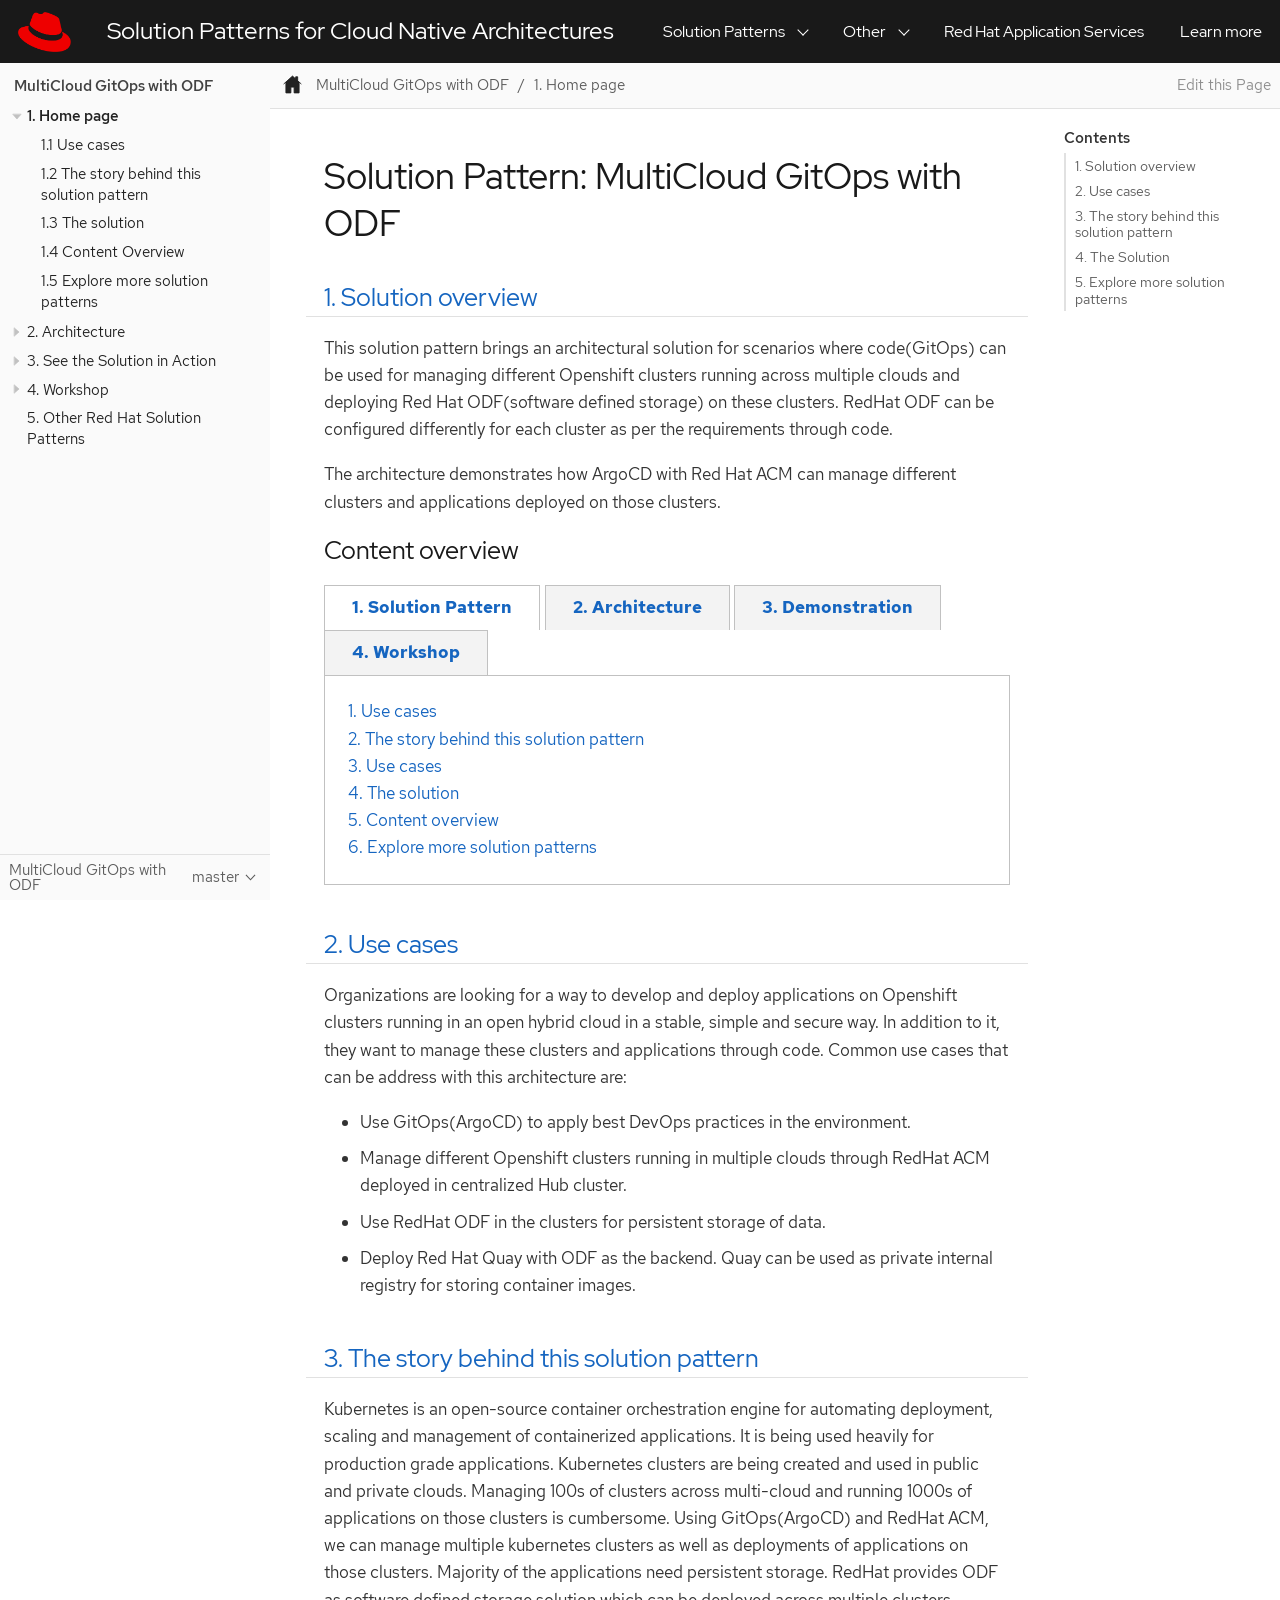
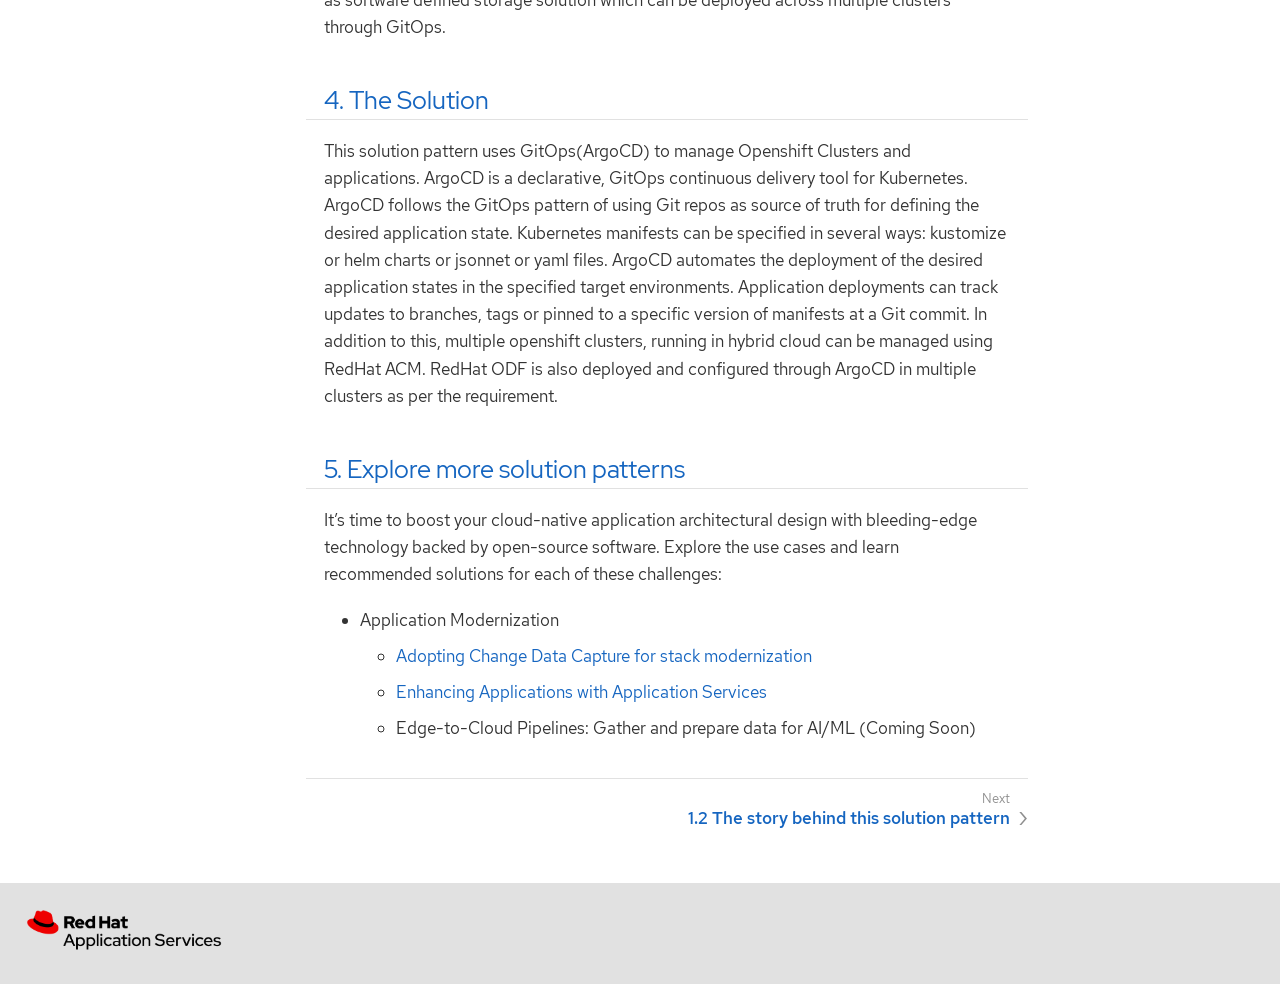
==== commit 1913c62d: "[CI] Publish Documentation for 742fefa553c0647ef9e0550ef63eb798761a634d - 742fefa553c0647ef9e0550ef6" ====
--- a/solution-pattern-multicloud-gitops-odf/index.html
+++ b/solution-pattern-multicloud-gitops-odf/index.html
@@ -92,9 +92,6 @@
   <li class="nav-item" data-depth="2">
     <a class="nav-link" href="02-architecture.html#in_depth">2.2. An in-depth look at the solution&#8217;s architecture</a>
   </li>
-  <li class="nav-item" data-depth="2">
-    <a class="nav-link" href="02-architecture.html#tech_stack">2.3. More about the technology stack</a>
-  </li>
 </ul>
   </li>
   <li class="nav-item" data-depth="1">
@@ -282,7 +279,7 @@
 <h2 id="_the_solution"><a class="anchor" href="#_the_solution"></a><a class="link" href="#_the_solution">4. The Solution</a></h2>
 <div class="sectionbody">
 <div class="paragraph">
-<p>This is a summary of the solution</p>
+<p>This solution pattern uses GitOps(ArgoCD) to manage Openshift Clusters and applications. ArgoCD is a declarative, GitOps continuous delivery tool for Kubernetes. ArgoCD follows the GitOps pattern of using Git repos as source of truth for defining the desired application state. Kubernetes manifests can be specified in several ways: kustomize or helm charts or jsonnet or yaml files. ArgoCD automates the deployment of the desired application states in the specified target environments. Application deployments can track updates to branches, tags or pinned to a specific version of manifests at a Git commit. In addition to this, multiple openshift clusters, running in hybrid cloud can be managed using RedHat ACM. RedHat ODF is also deployed and configured through ArgoCD in multiple clusters as per the requirement.</p>
 </div>
 </div>
 </div>
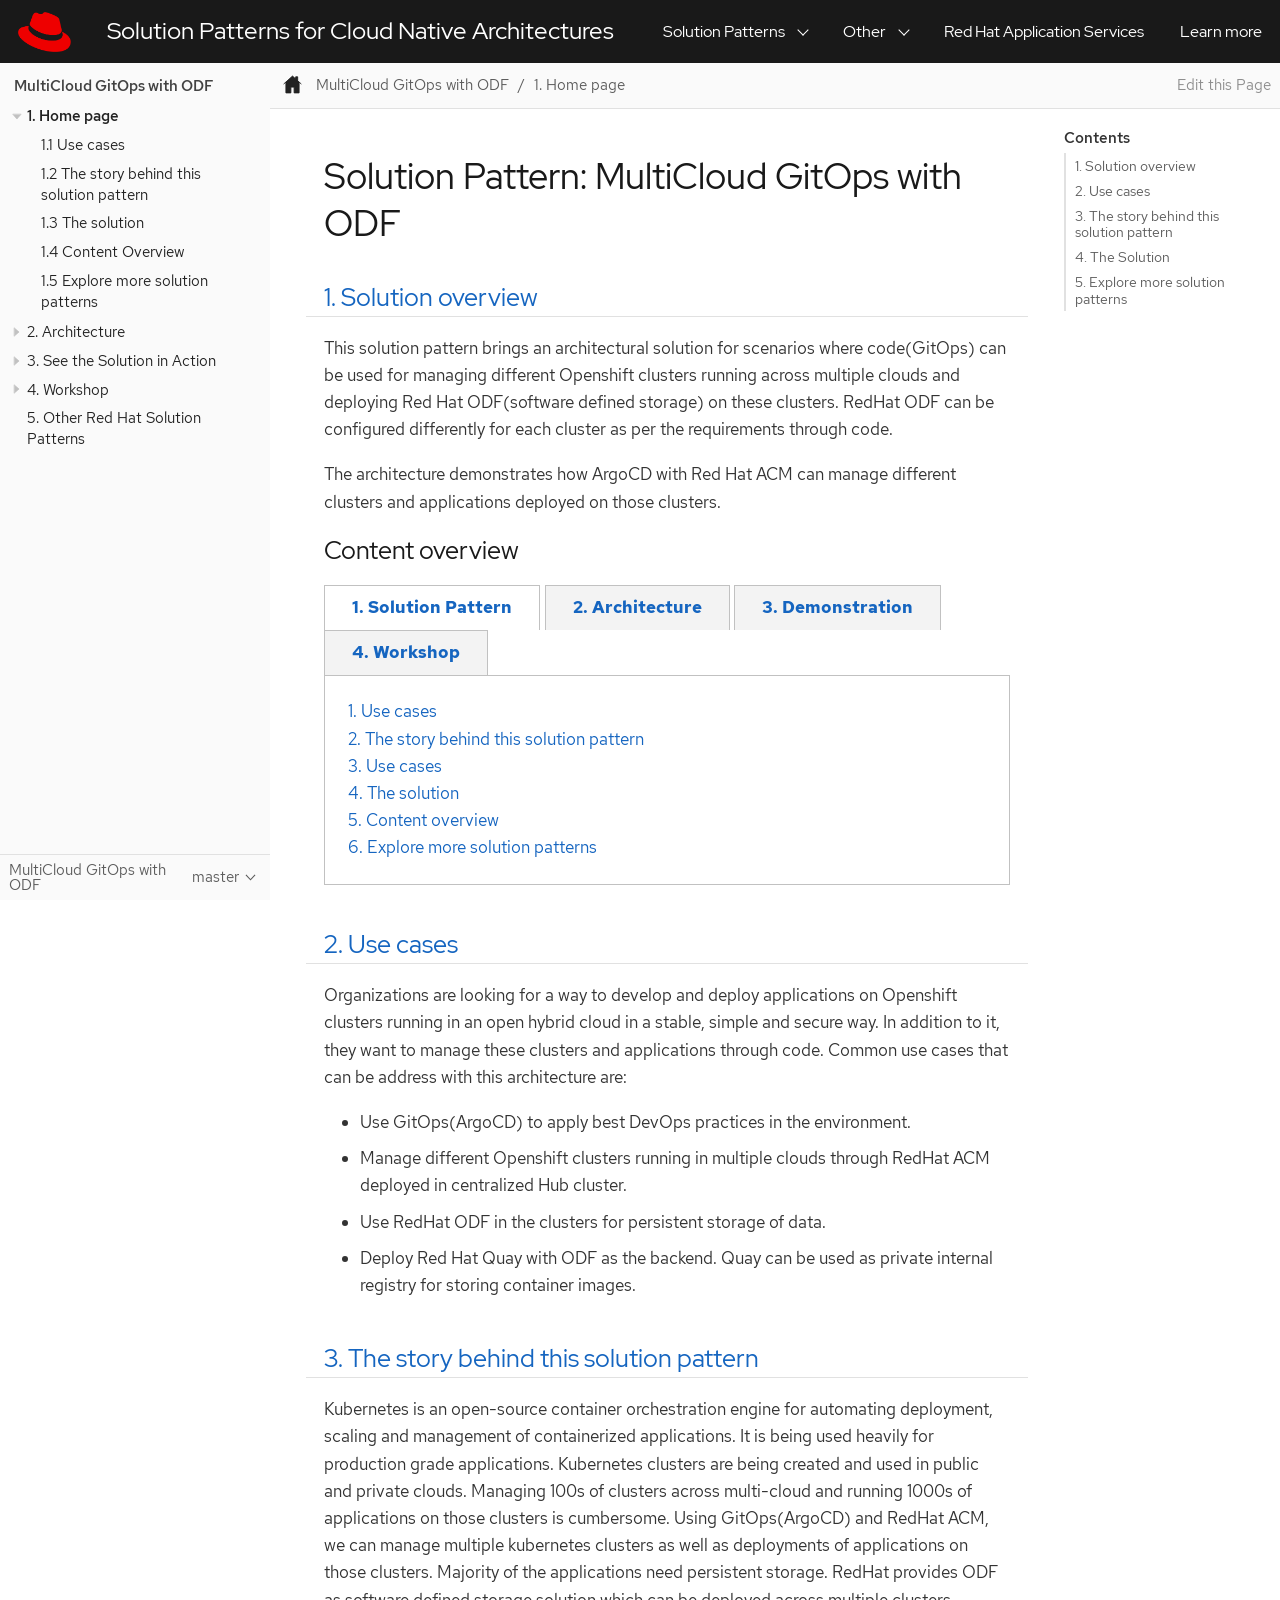
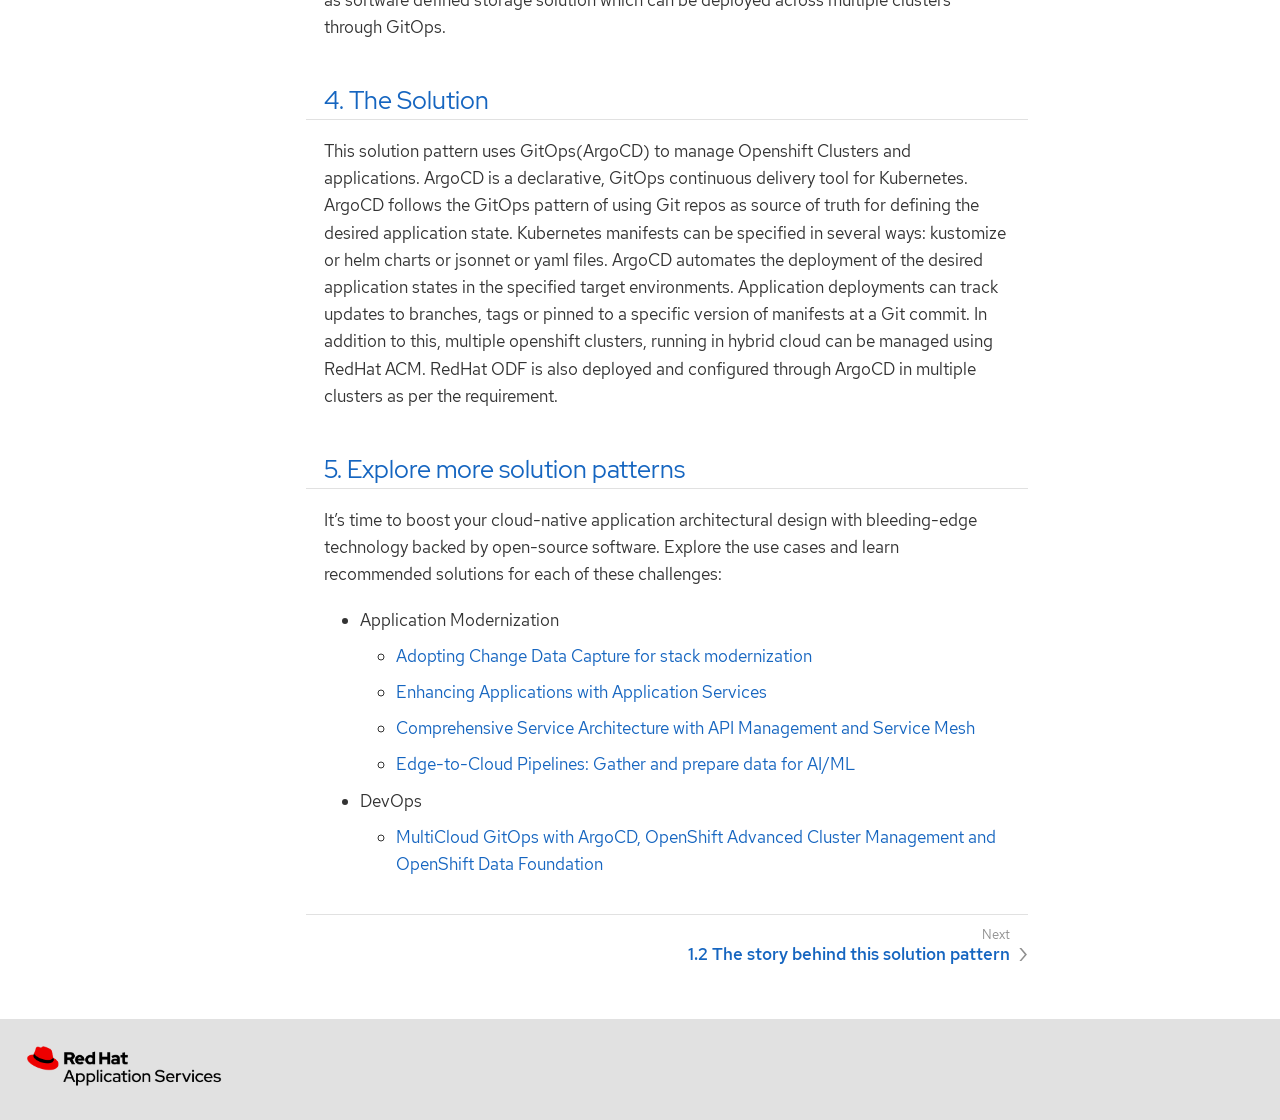
==== commit 7962c5b9: "[CI] Publish Documentation for 0be3945bf50a9e47007e866c1029e56436b6359e - 0be3945bf50a9e47007e866c10" ====
--- a/solution-pattern-multicloud-gitops-odf/index.html
+++ b/solution-pattern-multicloud-gitops-odf/index.html
@@ -15,7 +15,7 @@
 <header class="header">
   <nav class="navbar">
     <div class="navbar-brand">
-      <a class="navbar-item" href="https://redhat-solution-patterns.github.io/" target="_blank"><img
+      <a class="navbar-item" href="https://redhat.com" target="_blank"><img
           src="../_/img/logo.png" height="40px" alt="Cloud Native Architecture Solution Patterns"></a>
       <a class="navbar-item" style="font-size: 24px; color: white" href="https://redhat-solution-patterns.github.io/solution-patterns">Solution Patterns for Cloud Native Architectures</a>
       <button class="navbar-burger" data-target="topbar-nav">
@@ -27,12 +27,12 @@
     <div id="topbar-nav" class="navbar-menu">
       <div class="navbar-end">
 
-
+       
         <div class="navbar-item has-dropdown is-hoverable">
           <a class="navbar-link" href="#">Solution Patterns</a>
           <div class="navbar-dropdown">
-            <a class="navbar-item" href="https://red.ht/enhance-with-cdc">Adopt Change Data Capture for <br/>stack modernization</a>
-            <a class="navbar-item" href="https://red.ht/enhance-with-eda">Enhancing Applications with Application Services</a>
+            <a class="navbar-item" href="#">Adopt Change Data Capture for <br/>stack modernization</a>
+            <a class="navbar-item" href="#">Edge-to-Cloud Pipelines</a>     <a class="navbar-item" href="#">Event driven architecture</a>
           </div>
         </div>
 
@@ -45,6 +45,7 @@
         </div>
 
         <a class="navbar-item" target="_blank" href="https://www.redhat.com/en/products/middleware">Red Hat Application Services</a>
+
         <a class="navbar-item" target="_blank" href="https://developers.redhat.com/middleware">Learn more</a>
 
       </div>
@@ -176,7 +177,7 @@
     <li><a href="index.html">1. Home page</a></li>
   </ul>
 </nav>
-  <div class="edit-this-page"><a href="https://github.com/gmidha1/solution-pattern-multicloud-gitops-odf/edit/main/documentation/modules/ROOT/pages/index.adoc">Edit this Page</a></div>
+  <div class="edit-this-page"><a href="https://github.com/redhat-solution-patterns/solution-pattern-multicloud-gitops-odf/edit/main/documentation/modules/ROOT/pages/index.adoc">Edit this Page</a></div>
   </div>
   <div class="content">
 <article class="doc">
@@ -302,7 +303,20 @@
 <p><a href="https://redhat-solution-patterns.github.io/solution-pattern-enhancing-applications">Enhancing Applications with Application Services</a></p>
 </li>
 <li>
-<p>Edge-to-Cloud Pipelines: Gather and prepare data for AI/ML (Coming Soon)</p>
+<p><a href="https://redhat-solution-patterns.github.io/solution-pattern-apim-servicemesh/comprehensive-service-architecture">Comprehensive Service Architecture with API Management and Service Mesh</a></p>
+</li>
+<li>
+<p><a href="https://redhat-solution-patterns.github.io/solution-pattern-edge-to-cloud-pipelines/solution-pattern-edge-to-cloud-pipelines/">Edge-to-Cloud Pipelines: Gather and prepare data for AI/ML</a></p>
+</li>
+</ul>
+</div>
+</li>
+<li>
+<p>DevOps</p>
+<div class="ulist">
+<ul>
+<li>
+<p><a href="https://redhat-solution-patterns.github.io/solution-pattern-multicloud-gitops-odf/">MultiCloud GitOps with ArgoCD, OpenShift Advanced Cluster Management and OpenShift Data Foundation</a></p>
 </li>
 </ul>
 </div>
--- a/_/css/site.css
+++ b/_/css/site.css
@@ -1,3 +1,3 @@
-@font-face{font-family:RedHatDisplay;font-style:normal;font-weight:400;src:url(../font/RedHatDisplay-Regular.woff) format("woff")}@font-face{font-family:RedHatDisplay;font-style:italic;font-weight:400;src:url(../font/RedHatDisplay-Italic.woff) format("woff")}@font-face{font-family:RedHatDisplay;font-style:normal;font-weight:500;src:url(../font/RedHatDisplay-Medium.woff) format("woff")}@font-face{font-family:RedHatDisplay;font-style:italic;font-weight:500;src:url(../font/RedHatDisplay-MediumItalic.woff) format("woff")}@font-face{font-family:RedHatDisplay;font-style:normal;font-weight:700;src:url(../font/RedHatDisplay-Bold.woff) format("woff")}@font-face{font-family:RedHatDisplay;font-style:italic;font-weight:700;src:url(../font/RedHatDisplay-BoldItalic.woff) format("woff")}@font-face{font-family:RedHatDisplay;font-style:normal;font-weight:900;src:url(../font/RedHatDisplay-Black.woff) format("woff")}@font-face{font-family:RedHatDisplay;font-style:italic;font-weight:900;src:url(../font/RedHatDisplay-BlackItalic.woff) format("woff")}@font-face{font-family:RedHatText;font-style:normal;font-weight:400;src:url(../font/RedHatText-Regular.woff) format("woff")}@font-face{font-family:RedHatText;font-style:italic;font-weight:400;src:url(../font/RedHatText-Italic.woff) format("woff")}@font-face{font-family:RedHatText;font-style:normal;font-weight:500;src:url(../font/RedHatText-Medium.woff) format("woff")}@font-face{font-family:RedHatText;font-style:italic;font-weight:500;src:url(../font/RedHatText-MediumItalic.woff) format("woff")}@font-face{font-family:RedHatText;font-style:normal;font-weight:700;src:url(../font/RedHatText-Bold.woff) format("woff")}@font-face{font-family:RedHatText;font-style:italic;font-weight:700;src:url(../font/RedHatText-BoldItalic.woff) format("woff")}@font-face{font-family:JetBrainsMono;font-style:normal;font-weight:400;src:url(../font/JetBrainsMono-Regular.woff) format("woff")}@font-face{font-family:JetBrainsMono;font-style:italic;font-weight:400;src:url(../font/JetBrainsMono-Italic.woff) format("woff")}@font-face{font-family:JetBrainsMono;font-style:normal;font-weight:500;src:url(../font/JetBrainsMono-Medium.woff) format("woff")}@font-face{font-family:JetBrainsMono;font-style:italic;font-weight:500;src:url(../font/JetBrainsMono-Medium-Italic.woff) format("woff")}@font-face{font-family:JetBrainsMono;font-style:normal;font-weight:700;src:url(../font/JetBrainsMono-Bold.woff) format("woff")}@font-face{font-family:JetBrainsMono;font-style:italic;font-weight:700;src:url(../font/JetBrainsMono-Bold-Italic.woff) format("woff")}@font-face{font-family:JetBrainsMono;font-style:normal;font-weight:900;src:url(../font/JetBrainsMono-ExtraBold.woff) format("woff")}@font-face{font-family:JetBrainsMono;font-style:italic;font-weight:900;src:url(../font/JetBrainsMono-ExtraBold-Italic.woff) format("woff")}body,html{height:100%}*,::after,::before{-webkit-box-sizing:inherit;box-sizing:inherit}html{-webkit-box-sizing:border-box;box-sizing:border-box;font-size:1.1em;-webkit-text-size-adjust:100%;-moz-text-size-adjust:100%;-ms-text-size-adjust:100%;text-size-adjust:100%}@media screen and (min-width:1024px){html{font-size:1.125em}}body{background:#fff;color:#222;font-family:RedHatText,sans-serif;line-height:1.15;margin:0}a{text-decoration:none}a:hover{text-decoration:underline}a:active{background-color:none}code,kbd,pre{font-family:JetBrainsMono,monospace}b,dt,strong,th{font-weight:500}em em{font-style:normal}strong strong{font-weight:400}button{cursor:pointer;font-family:inherit;font-size:1em;line-height:1.15;margin:0}button::-moz-focus-inner{border:none;padding:0}.body{word-wrap:break-word}@media screen and (min-width:1024px){.body{display:-webkit-box;display:-ms-flexbox;display:flex}}.nav-container{position:fixed;top:3.5rem;left:0;width:100%;font-size:.94444rem;z-index:1;visibility:hidden}@media screen and (min-width:769px){.nav-container{width:15rem}}@media screen and (min-width:1024px){.nav-container{font-size:.86111rem;-webkit-box-flex:0;-ms-flex:none;flex:none;position:static;top:0;visibility:visible}}.nav-container.is-active{visibility:visible}.nav{background:#fafafa;position:relative;top:2.5rem;height:calc(100vh - 6rem)}@media screen and (min-width:769px){.nav{-webkit-box-shadow:.5px 0 3px #c1c1c1;box-shadow:.5px 0 3px #c1c1c1}}@media screen and (min-width:1024px){.nav{top:3.5rem;-webkit-box-shadow:none;box-shadow:none;position:sticky;height:calc(100vh - 3.5rem)}}.nav .panels{display:-webkit-box;display:-ms-flexbox;display:flex;-webkit-box-orient:vertical;-webkit-box-direction:normal;-ms-flex-direction:column;flex-direction:column;height:inherit}html.is-clipped--nav{overflow-y:hidden}.nav-panel-menu{overflow-y:scroll;display:-webkit-box;display:-ms-flexbox;display:flex;-webkit-box-orient:vertical;-webkit-box-direction:normal;-ms-flex-direction:column;flex-direction:column;height:calc(100vh - 8.5rem)}@media screen and (min-width:1024px){.nav-panel-menu{height:calc(100vh - 6rem)}}.nav-panel-menu:not(.is-active) .nav-menu{opacity:.75}.nav-panel-menu:not(.is-active)::after{content:"";background:rgba(0,0,0,.5);display:block;position:absolute;top:0;right:0;bottom:0;left:0}.nav-panel-explore .components,.nav-panel-menu{scrollbar-width:thin;scrollbar-color:#c1c1c1 transparent}.nav-panel-explore .components::-webkit-scrollbar,.nav-panel-menu::-webkit-scrollbar{width:.25rem}.nav-panel-explore .components::-webkit-scrollbar-thumb,.nav-panel-menu::-webkit-scrollbar-thumb{background-color:#c1c1c1}.nav-menu{-webkit-box-flex:1;-ms-flex-positive:1;flex-grow:1;min-height:0;width:100%;padding:.5rem .75rem;line-height:1.35;position:relative}.nav-menu h3.title{color:#424242;font-size:inherit;font-weight:500;margin:0;padding:.25em 0 .125em}.nav-menu a{color:inherit}.nav-list{margin:0 0 0 .75rem;padding:0}.nav-menu>.nav-list{margin-bottom:.5rem}.nav-item{list-style:none;margin-top:.5em}.nav-item-toggle~.nav-list{padding-bottom:.125rem}.nav-item[data-depth="0"]>.nav-list:first-child{display:block;margin:0}.nav-item:not(.is-active)>.nav-list{display:none}.nav-item-toggle{background:transparent url(../img/caret.svg) no-repeat 50%/50%;border:none;outline:none;line-height:inherit;position:absolute;height:1.35em;width:1.35em;margin-top:-.05em;margin-left:-1.35em}.nav-item.is-active>.nav-item-toggle{-webkit-transform:rotate(90deg);transform:rotate(90deg)}.is-current-page>.nav-link,.is-current-page>.nav-text{font-weight:500}.nav-panel-explore{background:#fafafa;-webkit-box-orient:vertical;-webkit-box-direction:normal;-ms-flex-direction:column;flex-direction:column;position:absolute;right:0;bottom:0;left:0;max-height:calc(50% + 2.5rem)}.nav-panel-explore,.nav-panel-explore .context{display:-webkit-box;display:-ms-flexbox;display:flex}.nav-panel-explore .context{font-size:.83333rem;-ms-flex-negative:0;flex-shrink:0;color:#5d5d5d;-webkit-box-shadow:0 -1px 0 #e1e1e1;box-shadow:0 -1px 0 #e1e1e1;padding:0 .25rem 0 .5rem;-webkit-box-align:center;-ms-flex-align:center;align-items:center;-webkit-box-pack:justify;-ms-flex-pack:justify;justify-content:space-between;cursor:pointer;line-height:1;height:2.5rem}.nav-panel-explore .context .version{background-image:url(../img/chevron.svg);background-repeat:no-repeat;background-position:right .5rem top 50%;background-size:auto .75em;padding:0 1.5rem 0 0}.nav-panel-explore .components{line-height:1.6;-webkit-box-flex:1;-ms-flex-positive:1;flex-grow:1;-webkit-box-shadow:inset 0 1px 5px #e1e1e1;box-shadow:inset 0 1px 5px #e1e1e1;background:#f0f0f0;padding:.5rem .75rem 0;margin:0;overflow-y:scroll;max-height:100%;display:block}.nav-panel-explore:not(.is-active) .components{display:none}.nav-panel-explore .component{display:block}.nav-panel-explore .component+.component{margin-top:.5rem}.nav-panel-explore .component:last-child{margin-bottom:.75rem}.nav-panel-explore .component .title{font-weight:500}.nav-panel-explore .versions{display:-webkit-box;display:-ms-flexbox;display:flex;-ms-flex-wrap:wrap;flex-wrap:wrap;list-style:none;padding-left:0;margin-top:-.25rem;line-height:1}.nav-panel-explore .component .version{display:block;margin:.375rem .375rem 0 0}.nav-panel-explore .component .version a{border:1px solid #c1c1c1;border-radius:.25rem;color:inherit;opacity:.75;white-space:nowrap;padding:.125em .25em;display:inherit}.nav-panel-explore .component .is-current a{border-color:currentColor;opacity:.9;font-weight:500}@media screen and (max-width:1023px){aside.toc.sidebar{display:none}}@media screen and (min-width:1024px){main{-webkit-box-flex:1;-ms-flex:auto;flex:auto;min-width:0}main>.content{display:-webkit-box;display:-ms-flexbox;display:flex}aside.toc.embedded{display:none}aside.toc.sidebar{-webkit-box-flex:0;-ms-flex:0 0 9rem;flex:0 0 9rem}}@media screen and (min-width:1216px){aside.toc.sidebar{-ms-flex-preferred-size:12rem;flex-basis:12rem}}.toolbar{color:#5d5d5d;-webkit-box-align:center;-ms-flex-align:center;align-items:center;background-color:#fafafa;-webkit-box-shadow:0 1px 0 #e1e1e1;box-shadow:0 1px 0 #e1e1e1;display:-webkit-box;display:-ms-flexbox;display:flex;font-size:.83333rem;height:2.5rem;-webkit-box-pack:start;-ms-flex-pack:start;justify-content:flex-start;position:sticky;top:3.5rem;z-index:2}.toolbar a{color:inherit}.nav-toggle{background:url(../img/menu.svg) no-repeat 50% 47.5%;background-size:49%;border:none;outline:none;line-height:inherit;height:2.5rem;padding:0;width:2.5rem;margin-right:-.25rem}@media screen and (min-width:1024px){.nav-toggle{display:none}}.nav-toggle.is-active{background-image:url(../img/back.svg);background-size:41.5%}.home-link{background:url(../img/home-o.svg) no-repeat 50% 45%;background-size:50%;display:block;height:2.5rem;padding:0;width:2.5rem}.home-link.is-current,.home-link:hover{background-image:url(../img/home.svg)}.edit-this-page{display:none;padding-right:.5rem}@media screen and (min-width:1024px){.edit-this-page{display:block}}.toolbar .edit-this-page a{color:#8e8e8e}.breadcrumbs{display:none;-webkit-box-flex:1;-ms-flex:1 1;flex:1 1;padding:0 .5rem 0 .75rem;line-height:1.35}@media screen and (min-width:1024px){.breadcrumbs{display:block}}a+.breadcrumbs{padding-left:.05rem}.breadcrumbs ul{display:-webkit-box;display:-ms-flexbox;display:flex;-ms-flex-wrap:wrap;flex-wrap:wrap;margin:0;padding:0;list-style:none}.breadcrumbs li{display:inline;margin:0}.breadcrumbs li::after{content:"/";padding:0 .5rem}.breadcrumbs li:last-of-type::after{content:none}.page-versions{display:none;margin-right:.7rem;position:relative;line-height:1}@media screen and (min-width:1024px){.page-versions{display:block}}.page-versions .version-menu-toggle{color:inherit;background:url(../img/chevron.svg) no-repeat;background-position:right .5rem top 50%;background-size:auto .75em;border:none;outline:none;line-height:inherit;padding:.5rem 1.5rem .5rem .5rem;position:relative;z-index:3}.page-versions .version-menu{border:1px solid transparent;background-color:#f0f0f0;padding:1.25rem .5rem .5rem;position:absolute;top:0;left:0;width:100%}.page-versions:not(.is-active) .version-menu{display:none}.page-versions .version{display:block;padding-top:.5rem}.page-versions .version.is-current{display:none}.page-versions .version.is-missing{color:#8e8e8e;font-style:italic;text-decoration:none}.toc-menu{color:#5d5d5d}.toc.sidebar .toc-menu{margin-right:.75rem;position:sticky;top:6rem}.toc .toc-menu h3{color:#333;font-size:.88889rem;font-weight:500;line-height:1.3;margin:0 -.5px;padding-bottom:.25rem}.toc.sidebar .toc-menu h3{display:-webkit-box;display:-ms-flexbox;display:flex;-webkit-box-orient:vertical;-webkit-box-direction:normal;-ms-flex-direction:column;flex-direction:column;height:2.5rem;-webkit-box-pack:end;-ms-flex-pack:end;justify-content:flex-end}.toc .toc-menu ul{font-size:.83333rem;line-height:1.2;list-style:none;margin:0;padding:0}.toc.sidebar .toc-menu ul{max-height:calc(100vh - 8.5rem);overflow-y:auto;scrollbar-width:none}.toc .toc-menu ul::-webkit-scrollbar{width:0}@media screen and (min-width:1024px){.toc .toc-menu h3{font-size:.83333rem}.toc .toc-menu ul{font-size:.75rem}}.toc .toc-menu li{margin:0}.toc .toc-menu li[data-level="2"] a{padding-left:1.25rem}.toc .toc-menu li[data-level="3"] a{padding-left:2rem}.toc .toc-menu a{color:inherit;border-left:2px solid #e1e1e1;display:inline-block;padding:.25rem 0 .25rem .5rem;text-decoration:none}.sidebar.toc .toc-menu a{display:block;outline:none}.toc .toc-menu a:hover{color:#1565c0}.toc .toc-menu a.is-active{border-left-color:#1565c0;color:#333}.sidebar.toc .toc-menu a:focus{background:#fafafa}.toc .toc-menu .is-hidden-toc{display:none!important}.doc{color:#333;font-size:inherit;-webkit-hyphens:auto;-ms-hyphens:auto;hyphens:auto;line-height:1.6;margin:0 auto;max-width:40rem;padding:0 1rem 4rem}@media screen and (min-width:1024px){.doc{-webkit-box-flex:1;-ms-flex:auto;flex:auto;font-size:.94444rem;margin:0 2rem;max-width:46rem;min-width:0}}.doc h1,.doc h2,.doc h3,.doc h4,.doc h5,.doc h6{color:#191919;font-family:RedHatDisplay,sans-serif;font-weight:400;-webkit-hyphens:none;-ms-hyphens:none;hyphens:none;line-height:1.3;margin:1rem 0 0}.doc>h1.page:first-child{font-size:2rem;margin:1.5rem 0}@media screen and (min-width:769px){.doc>h1.page:first-child{margin-top:2.5rem}}#preamble+.sect1,.doc .sect1+.sect1{margin-top:2rem}.doc h1.sect0{background:#f0f0f0;font-size:1.8em;margin:1.5rem -1rem 0;padding:.5rem 1rem}.doc h2:not(.discrete){border-bottom:1px solid #e1e1e1;margin-left:-1rem;margin-right:-1rem;padding:.4rem 1rem .1rem}.doc h3:not(.discrete){font-weight:500}.doc h1 .anchor,.doc h2 .anchor,.doc h3 .anchor,.doc h4 .anchor,.doc h5 .anchor,.doc h6 .anchor{position:absolute;text-decoration:none;width:1.75ex;margin-left:-1.5ex;visibility:hidden;font-size:.8em;font-weight:400;padding-top:.05em}.doc h1 .anchor::before,.doc h2 .anchor::before,.doc h3 .anchor::before,.doc h4 .anchor::before,.doc h5 .anchor::before,.doc h6 .anchor::before{content:"\00a7"}.doc h1:hover .anchor,.doc h2:hover .anchor,.doc h3:hover .anchor,.doc h4:hover .anchor,.doc h5:hover .anchor,.doc h6:hover .anchor{visibility:visible}.doc p{margin:0}.doc .tableblock p{font-size:inherit}.doc a{color:#1565c0}.doc a:hover{color:#104d92}.doc a.unresolved{color:#d32f2f}.doc i.fa{font-style:normal}.doc p code,.doc thead code{color:#222;background:#fafafa;border-radius:.25em;font-size:.95em;padding:.125em .25em}.doc pre{font-size:.88889rem;line-height:1.5;margin:0}.doc blockquote{margin:0}.doc .right{float:right}.doc .left{float:left}.doc .underline{text-decoration:underline}.doc .line-through{text-decoration:line-through}.doc .dlist,.doc .exampleblock,.doc .imageblock,.doc .listingblock,.doc .literalblock,.doc .olist,.doc .paragraph,.doc .partintro,.doc .quoteblock,.doc .sidebarblock,.doc .ulist,.doc .verseblock{margin:1rem 0 0}.doc table.tableblock{border-collapse:collapse;font-size:.83333rem;margin:2rem 0}.doc table.stretch{width:100%}.doc table.tableblock thead th{border-bottom:2.5px solid #e1e1e1;padding:.5rem}.doc table.tableblock>:not(thead) th,.doc table.tableblock td{border-top:1px solid #e1e1e1;border-bottom:1px solid #e1e1e1;padding:.5rem}.doc .halign-left{text-align:left}.doc .halign-right{text-align:right}.doc .halign-center{text-align:center}.doc .valign-top{vertical-align:top}.doc .valign-bottom{vertical-align:bottom}.doc .valign-middle{vertical-align:middle}.doc .admonitionblock{margin:1.4rem 0 0}.doc .admonitionblock p,.doc .admonitionblock td.content{font-size:.88889rem}.doc .admonitionblock td.content>:first-child{margin:0}.doc .admonitionblock pre{font-size:.83333rem}.doc .admonitionblock>table{border-collapse:collapse;table-layout:fixed;position:relative;width:100%}.doc .admonitionblock td.content{padding:1rem 1rem .75rem;background:#fafafa;width:100%}.doc .admonitionblock .icon{position:absolute;top:0;left:0;font-size:.83333rem;padding:0 .5rem;height:1.25rem;line-height:1;font-weight:500;text-transform:uppercase;border-radius:.45rem;-webkit-transform:translate(-.5rem,-50%);transform:translate(-.5rem,-50%)}.doc .admonitionblock.caution .icon{background-color:#a0439c;color:#fff}.doc .admonitionblock.important .icon{background-color:#d32f2f;color:#fff}.doc .admonitionblock.note .icon{background-color:#217ee7;color:#fff}.doc .admonitionblock.tip .icon{background-color:#41af46;color:#fff}.doc .admonitionblock.warning .icon{background-color:#e18114;color:#fff}.doc .admonitionblock .icon i{display:-webkit-inline-box;display:-ms-inline-flexbox;display:inline-flex;-webkit-box-align:center;-ms-flex-align:center;align-items:center;height:100%}.doc .admonitionblock .icon i::after{content:attr(title)}.doc .imageblock{display:-webkit-box;display:-ms-flexbox;display:flex;-webkit-box-orient:vertical;-webkit-box-direction:normal;-ms-flex-direction:column;flex-direction:column;-webkit-box-align:center;-ms-flex-align:center;align-items:center}.doc .imageblock img{display:block}.doc .image>img,.doc .imageblock img{height:auto;max-width:100%}#preamble .abstract blockquote{background:#f0f0f0;border-left:5px solid #e1e1e1;color:#4a4a4a;font-size:.88889rem;padding:.75em 1em}.doc .quoteblock{background:#fafafa;border-left:5px solid #5d5d5d;color:#5d5d5d;padding:.25rem 2rem 1.25rem}.doc .quoteblock .attribution{color:#8e8e8e;font-size:.83333rem;margin-top:.75rem}.doc .quoteblock blockquote{margin-top:1rem}.doc .quoteblock .paragraph{font-style:italic}.doc .quoteblock cite{padding-left:1em}.doc table.tableblock .paragraph{margin:0;padding:0}.doc .olist .admonitionblock,.doc .ulist .admonitionblock,.doc table.tableblock .admonitionblock{padding:0}.doc ol,.doc ul{margin:0;padding:0 0 0 2rem}.doc ol.arabic{list-style-type:decimal}.doc ol.decimal{list-style-type:decimal-leading-zero}.doc ol.loweralpha{list-style-type:lower-alpha}.doc ol.upperalpha{list-style-type:upper-alpha}.doc ol.lowerroman{list-style-type:lower-roman}.doc ol.upperroman{list-style-type:upper-roman}.doc ol.lowergreek{list-style-type:lower-greek}.doc ul.checklist{padding-left:.5rem;list-style:none}.doc ul.checklist p>i.fa-check-square-o:first-child,.doc ul.checklist p>i.fa-square-o:first-child{display:-webkit-inline-box;display:-ms-inline-flexbox;display:inline-flex;-webkit-box-pack:center;-ms-flex-pack:center;justify-content:center;width:1.25rem}.doc ul.checklist i.fa-check-square-o::before{content:"\2713"}.doc ul.checklist i.fa-square-o::before{content:"\274f"}.doc .dlist .dlist,.doc .dlist .olist,.doc .dlist .ulist,.doc .olist .dlist,.doc .olist .olist,.doc .olist .ulist,.doc .ulist .dlist,.doc .ulist .olist,.doc .ulist .ulist{margin-top:.5rem}.doc .olist li,.doc .ulist li{margin-bottom:.5rem}.doc .admonitionblock .listingblock,.doc .olist .listingblock,.doc .ulist .listingblock{padding:0}.doc .admonitionblock .title,.doc .exampleblock .title,.doc .imageblock .title,.doc .listingblock .title,.doc .literalblock .title,.doc .openblock .title,.doc .tableblock caption{color:#5d5d5d;font-size:.88889rem;font-weight:500;font-style:italic;-webkit-hyphens:none;-ms-hyphens:none;hyphens:none;letter-spacing:.01em;padding-bottom:.075rem;text-align:left}.doc .imageblock .title{margin-top:.5rem;padding-bottom:0}.doc .admonitionblock .title+.paragraph{margin-top:0}.doc .exampleblock>.content{background:#fff;border:.25rem solid #5d5d5d;border-radius:.5rem;padding:.75rem}.doc .exampleblock>.content>:first-child{margin-top:0}.doc .sidebarblock{background:#e1e1e1;border-radius:.75rem;padding:.75rem 1.5rem}.doc .sidebarblock>.content>.title{font-size:1.25rem;font-weight:500;line-height:1.3;margin-bottom:-.3em;text-align:center}.doc .sidebarblock>.content>:not(.title):first-child{margin-top:0}.doc .listingblock.wrap pre,.doc .tableblock pre{white-space:pre-wrap}.doc pre.highlight code,.doc pre:not(.highlight){background:#fafafa;-webkit-box-shadow:inset 0 0 1.75px #e1e1e1;box-shadow:inset 0 0 1.75px #e1e1e1;display:block;overflow-x:auto;padding:.75rem}.doc pre.highlight{position:relative}.doc .listingblock code[data-lang]::before{content:attr(data-lang);display:none;color:#c1c1c1;font-size:.75rem;letter-spacing:.05em;line-height:1;text-transform:uppercase;position:absolute;top:.25rem;right:.25rem}.doc .listingblock:hover code[data-lang]::before{display:block}.doc .dlist dt{font-style:italic}.doc .dlist dd{margin:0 0 .3rem 1.5rem}.doc .colist{font-size:.88889rem;margin:.25rem 0 -.25rem}.doc .colist>table>tbody>tr>:first-child,.doc .colist>table>tr>:first-child{padding:.25em .5rem 0;vertical-align:top}.doc .colist>table>tbody>tr>:last-child,.doc .colist>table>tr>:last-child{padding:.25rem 0}.doc .conum[data-value]{border:1px solid;border-radius:100%;display:inline-block;font-family:RedHatText,sans-serif;font-size:.75rem;font-style:normal;height:1.25em;line-height:1.2;text-align:center;width:1.25em;letter-spacing:-.25ex;text-indent:-.25ex}.doc .conum[data-value]::after{content:attr(data-value)}.doc .conum[data-value]+b{display:none}.doc b.button{white-space:nowrap}.doc b.button::before{content:"[";padding-right:.25em}.doc b.button::after{content:"]";padding-left:.25em}.doc kbd{display:inline-block;font-size:.66667rem;background:#fafafa;border:1px solid #c1c1c1;border-radius:.25em;-webkit-box-shadow:0 1px 0 #c1c1c1,0 0 0 .1em #fff inset;box-shadow:0 1px 0 #c1c1c1,inset 0 0 0 .1em #fff;padding:.25em .5em;vertical-align:text-bottom;white-space:nowrap}.doc .keyseq,.doc kbd{line-height:1}.doc .keyseq{font-size:.88889rem}.doc .keyseq kbd{margin:0 .125em}.doc .keyseq kbd:first-child{margin-left:0}.doc .keyseq kbd:last-child{margin-right:0}.doc .menuseq i.caret::before{content:"\203a";font-size:1.1em;font-weight:500;line-height:.90909}.doc .icon i::after,.doc .menuseq,.doc .path,.doc a.bare,.doc b.button,.doc code,.doc kbd{-webkit-hyphens:none;-ms-hyphens:none;hyphens:none}.doc td.tableblock,.doc th.tableblock{word-break:break-word}nav.pagination{border-top:1px solid #e1e1e1;line-height:1;margin:2rem -1rem -1rem;padding:.75rem 1rem 0}nav.pagination,nav.pagination span{display:-webkit-box;display:-ms-flexbox;display:flex}nav.pagination span{-webkit-box-flex:50%;-ms-flex:50%;flex:50%;-webkit-box-orient:vertical;-webkit-box-direction:normal;-ms-flex-direction:column;flex-direction:column}nav.pagination .prev{padding-right:.5rem}nav.pagination .next{margin-left:auto;padding-left:.5rem;text-align:right}nav.pagination span::before{color:#8e8e8e;font-size:.75em;padding-bottom:.1em}nav.pagination .prev::before{content:"Prev"}nav.pagination .next::before{content:"Next"}nav.pagination a{font-weight:500;line-height:1.3;position:relative}nav.pagination a::after,nav.pagination a::before{color:#8e8e8e;font-weight:400;font-size:1.5em;line-height:.75;position:absolute;top:0;width:1rem}nav.pagination .prev a::before{content:"\2039";-webkit-transform:translateX(-100%);transform:translateX(-100%)}nav.pagination .next a::after{content:"\203a"}html.is-clipped--navbar{overflow-y:hidden}body{padding-top:3.5rem}.navbar{background:#191919;font-family:RedHatDisplay,sans-serif;color:#fff;font-size:.88889rem;height:3.5rem;position:fixed;top:0;width:100%;word-wrap:break-word;z-index:4}.navbar a{text-decoration:none}.navbar-brand .navbar-item:first-child,.navbar-brand .navbar-item:first-child a{color:#fff;font-size:1.22222rem}.navbar-brand .separator{padding:0 .375rem}@media screen and (min-width:1024px){.navbar-end .navbar-link,.navbar-end>.navbar-item{color:#fff}.navbar-end .navbar-link:hover,.navbar-end>a.navbar-item:hover{background:#000;color:#fff}.navbar-end .navbar-link::after{border-color:#fff}.navbar-item.has-dropdown:hover .navbar-link{background:#000;color:#fff}}.navbar-brand{-webkit-box-align:stretch;-ms-flex-align:stretch;align-items:stretch;display:-webkit-box;display:-ms-flexbox;display:flex;-ms-flex-negative:0;flex-shrink:0;height:3.5rem}.navbar-burger{color:#fff;background:none;border:none;outline:none;line-height:1;height:3.5rem;position:relative;width:2.75rem;margin-left:auto;padding:0}.navbar-burger span{background:#fff;display:block;height:1px;left:50%;margin-left:-7px;position:absolute;top:50%;width:15px}.navbar-burger span:first-child{margin-top:-6px}.navbar-burger span:nth-child(2){margin-top:-1px}.navbar-burger span:nth-child(3){margin-top:4px}.navbar-burger.is-active span:first-child{margin-left:-5px;-webkit-transform:rotate(45deg);transform:rotate(45deg);-webkit-transform-origin:left top;transform-origin:left top}.navbar-burger.is-active span:nth-child(2){opacity:0}.navbar-burger.is-active span:nth-child(3){margin-left:-5px;-webkit-transform:rotate(-45deg);transform:rotate(-45deg);-webkit-transform-origin:left bottom;transform-origin:left bottom}.navbar-menu{display:none}.navbar-item,.navbar-link{color:#222;display:block;line-height:1.6;padding:.5rem 1rem;position:relative}.navbar-item{-webkit-box-flex:0;-ms-flex:none;flex:none}.navbar-item.has-dropdown{padding:0}.navbar-item .icon{width:1.1rem;height:1.1rem;display:block}.navbar-link{padding-right:2.5em}.navbar-dropdown .navbar-item{padding-left:1.5rem;padding-right:1.5rem}.navbar-divider{background-color:#e1e1e1;border:none;height:1px;margin:.25rem 0}@media screen and (max-width:1023px){.navbar-brand .navbar-item{-webkit-box-align:center;-ms-flex-align:center;align-items:center;display:-webkit-box;display:-ms-flexbox;display:flex}.navbar-menu{background:#fff;padding:.5rem 0}.navbar-menu.is-active{display:block;-webkit-box-shadow:0 8px 16px rgba(10,10,10,.1);box-shadow:0 8px 16px rgba(10,10,10,.1);max-height:calc(100vh - 6rem);overflow-y:auto}.navbar-menu .navbar-link:hover,.navbar-menu a.navbar-item:hover{background-color:#f5f5f5}}@media screen and (min-width:1024px){.navbar,.navbar-end,.navbar-menu{-webkit-box-align:stretch;-ms-flex-align:stretch;align-items:stretch;display:-webkit-box;display:-ms-flexbox;display:flex}.navbar-burger{display:none}.navbar-item,.navbar-link{-webkit-box-align:center;-ms-flex-align:center;align-items:center;display:-webkit-box;display:-ms-flexbox;display:flex}.navbar-item.has-dropdown{-webkit-box-align:stretch;-ms-flex-align:stretch;align-items:stretch}.navbar-item.is-hoverable:hover .navbar-dropdown{display:block}.navbar-link::after{border-width:0 0 1px 1px;border-style:solid;content:" ";display:block;height:.5em;pointer-events:none;position:absolute;-webkit-transform:rotate(-45deg);transform:rotate(-45deg);width:.5em;margin-top:-.375em;right:1.125em;top:50%}.navbar-menu{-webkit-box-flex:1;-ms-flex-positive:1;flex-grow:1}.navbar-end{-webkit-box-pack:end;-ms-flex-pack:end;justify-content:flex-end;margin-left:auto}.navbar-dropdown{background-color:#fff;border:1px solid #e1e1e1;border-top:none;border-radius:0 0 .25rem .25rem;display:none;top:100%;left:0;min-width:100%;position:absolute}.navbar-dropdown .navbar-item{padding:.5rem 1rem;white-space:nowrap}.navbar-dropdown .navbar-item:last-child{border-radius:inherit}.navbar-dropdown a.navbar-item{padding-right:3rem}.navbar-dropdown.is-right{left:auto;right:0}.navbar-dropdown a.navbar-item:hover{background-color:#f5f5f5}}.navbar .button{display:-webkit-inline-box;display:-ms-inline-flexbox;display:inline-flex;-webkit-box-align:center;-ms-flex-align:center;align-items:center;background:#fff;border:1px solid #e1e1e1;border-radius:.15rem;height:1.75rem;color:#222;padding:0 .75em;white-space:nowrap}footer.footer{background-color:#e1e1e1;color:#5d5d5d;font-size:.83333rem;line-height:1.6;padding:1.5rem}.footer .rhd-logo{content:url(../img/footer_logo.png);height:50px}.footer p{margin:.5rem 0}.footer a{color:#191919}
+@font-face{font-family:RedHatDisplay;font-style:normal;font-weight:400;src:url(../font/RedHatDisplay-Regular.woff) format("woff")}@font-face{font-family:RedHatDisplay;font-style:italic;font-weight:400;src:url(../font/RedHatDisplay-Italic.woff) format("woff")}@font-face{font-family:RedHatDisplay;font-style:normal;font-weight:500;src:url(../font/RedHatDisplay-Medium.woff) format("woff")}@font-face{font-family:RedHatDisplay;font-style:italic;font-weight:500;src:url(../font/RedHatDisplay-MediumItalic.woff) format("woff")}@font-face{font-family:RedHatDisplay;font-style:normal;font-weight:700;src:url(../font/RedHatDisplay-Bold.woff) format("woff")}@font-face{font-family:RedHatDisplay;font-style:italic;font-weight:700;src:url(../font/RedHatDisplay-BoldItalic.woff) format("woff")}@font-face{font-family:RedHatDisplay;font-style:normal;font-weight:900;src:url(../font/RedHatDisplay-Black.woff) format("woff")}@font-face{font-family:RedHatDisplay;font-style:italic;font-weight:900;src:url(../font/RedHatDisplay-BlackItalic.woff) format("woff")}@font-face{font-family:RedHatText;font-style:normal;font-weight:400;src:url(../font/RedHatText-Regular.woff) format("woff")}@font-face{font-family:RedHatText;font-style:italic;font-weight:400;src:url(../font/RedHatText-Italic.woff) format("woff")}@font-face{font-family:RedHatText;font-style:normal;font-weight:500;src:url(../font/RedHatText-Medium.woff) format("woff")}@font-face{font-family:RedHatText;font-style:italic;font-weight:500;src:url(../font/RedHatText-MediumItalic.woff) format("woff")}@font-face{font-family:RedHatText;font-style:normal;font-weight:700;src:url(../font/RedHatText-Bold.woff) format("woff")}@font-face{font-family:RedHatText;font-style:italic;font-weight:700;src:url(../font/RedHatText-BoldItalic.woff) format("woff")}@font-face{font-family:JetBrainsMono;font-style:normal;font-weight:400;src:url(../font/JetBrainsMono-Regular.woff) format("woff")}@font-face{font-family:JetBrainsMono;font-style:italic;font-weight:400;src:url(../font/JetBrainsMono-Italic.woff) format("woff")}@font-face{font-family:JetBrainsMono;font-style:normal;font-weight:500;src:url(../font/JetBrainsMono-Medium.woff) format("woff")}@font-face{font-family:JetBrainsMono;font-style:italic;font-weight:500;src:url(../font/JetBrainsMono-Medium-Italic.woff) format("woff")}@font-face{font-family:JetBrainsMono;font-style:normal;font-weight:700;src:url(../font/JetBrainsMono-Bold.woff) format("woff")}@font-face{font-family:JetBrainsMono;font-style:italic;font-weight:700;src:url(../font/JetBrainsMono-Bold-Italic.woff) format("woff")}@font-face{font-family:JetBrainsMono;font-style:normal;font-weight:900;src:url(../font/JetBrainsMono-ExtraBold.woff) format("woff")}@font-face{font-family:JetBrainsMono;font-style:italic;font-weight:900;src:url(../font/JetBrainsMono-ExtraBold-Italic.woff) format("woff")}body,html{height:100%}*,::after,::before{-webkit-box-sizing:inherit;box-sizing:inherit}html{-webkit-box-sizing:border-box;box-sizing:border-box;font-size:1.1em;-webkit-text-size-adjust:100%;-moz-text-size-adjust:100%;-ms-text-size-adjust:100%;text-size-adjust:100%}@media screen and (min-width:1024px){html{font-size:1.125em}}body{background:#fff;color:#222;font-family:RedHatText,sans-serif;line-height:1.15;margin:0}a{text-decoration:none}a:hover{text-decoration:underline}a:active{background-color:none}code,kbd,pre{font-family:JetBrainsMono,monospace}b,dt,strong,th{font-weight:500}em em{font-style:normal}strong strong{font-weight:400}button{cursor:pointer;font-family:inherit;font-size:1em;line-height:1.15;margin:0}button::-moz-focus-inner{border:none;padding:0}.body{word-wrap:break-word}@media screen and (min-width:1024px){.body{display:-webkit-box;display:-ms-flexbox;display:flex}}.nav-container{position:fixed;top:3.5rem;left:0;width:100%;font-size:.94444rem;z-index:1;visibility:hidden}@media screen and (min-width:769px){.nav-container{width:15rem}}@media screen and (min-width:1024px){.nav-container{font-size:.86111rem;-webkit-box-flex:0;-ms-flex:none;flex:none;position:static;top:0;visibility:visible}}.nav-container.is-active{visibility:visible}.nav{background:#fafafa;position:relative;top:2.5rem;height:calc(100vh - 6rem)}@media screen and (min-width:769px){.nav{-webkit-box-shadow:.5px 0 3px #c1c1c1;box-shadow:.5px 0 3px #c1c1c1}}@media screen and (min-width:1024px){.nav{top:3.5rem;-webkit-box-shadow:none;box-shadow:none;position:sticky;height:calc(100vh - 3.5rem)}}.nav .panels{display:-webkit-box;display:-ms-flexbox;display:flex;-webkit-box-orient:vertical;-webkit-box-direction:normal;-ms-flex-direction:column;flex-direction:column;height:inherit}html.is-clipped--nav{overflow-y:hidden}.nav-panel-menu{overflow-y:scroll;display:-webkit-box;display:-ms-flexbox;display:flex;-webkit-box-orient:vertical;-webkit-box-direction:normal;-ms-flex-direction:column;flex-direction:column;height:calc(100vh - 8.5rem)}@media screen and (min-width:1024px){.nav-panel-menu{height:calc(100vh - 6rem)}}.nav-panel-menu:not(.is-active) .nav-menu{opacity:.75}.nav-panel-menu:not(.is-active)::after{content:"";background:rgba(0,0,0,.5);display:block;position:absolute;top:0;right:0;bottom:0;left:0}.nav-panel-explore .components,.nav-panel-menu{scrollbar-width:thin;scrollbar-color:#c1c1c1 transparent}.nav-panel-explore .components::-webkit-scrollbar,.nav-panel-menu::-webkit-scrollbar{width:.25rem}.nav-panel-explore .components::-webkit-scrollbar-thumb,.nav-panel-menu::-webkit-scrollbar-thumb{background-color:#c1c1c1}.nav-menu{-webkit-box-flex:1;-ms-flex-positive:1;flex-grow:1;min-height:0;width:100%;padding:.5rem .75rem;line-height:1.35;position:relative}.nav-menu h3.title{color:#424242;font-size:inherit;font-weight:500;margin:0;padding:.25em 0 .125em}.nav-menu a{color:inherit}.nav-list{margin:0 0 0 .75rem;padding:0}.nav-menu>.nav-list{margin-bottom:.5rem}.nav-item{list-style:none;margin-top:.5em}.nav-item-toggle~.nav-list{padding-bottom:.125rem}.nav-item[data-depth="0"]>.nav-list:first-child{display:block;margin:0}.nav-item:not(.is-active)>.nav-list{display:none}.nav-item-toggle{background:transparent url(../img/caret.svg) no-repeat 50%/50%;border:none;outline:none;line-height:inherit;position:absolute;height:1.35em;width:1.35em;margin-top:-.05em;margin-left:-1.35em}.nav-item.is-active>.nav-item-toggle{-webkit-transform:rotate(90deg);transform:rotate(90deg)}.is-current-page>.nav-link,.is-current-page>.nav-text{font-weight:500}.nav-panel-explore{background:#fafafa;-webkit-box-orient:vertical;-webkit-box-direction:normal;-ms-flex-direction:column;flex-direction:column;position:absolute;right:0;bottom:0;left:0;max-height:calc(50% + 2.5rem)}.nav-panel-explore,.nav-panel-explore .context{display:-webkit-box;display:-ms-flexbox;display:flex}.nav-panel-explore .context{font-size:.83333rem;-ms-flex-negative:0;flex-shrink:0;color:#5d5d5d;-webkit-box-shadow:0 -1px 0 #e1e1e1;box-shadow:0 -1px 0 #e1e1e1;padding:0 .25rem 0 .5rem;-webkit-box-align:center;-ms-flex-align:center;align-items:center;-webkit-box-pack:justify;-ms-flex-pack:justify;justify-content:space-between;cursor:pointer;line-height:1;height:2.5rem}.nav-panel-explore .context .version{background-image:url(../img/chevron.svg);background-repeat:no-repeat;background-position:right .5rem top 50%;background-size:auto .75em;padding:0 1.5rem 0 0}.nav-panel-explore .components{line-height:1.6;-webkit-box-flex:1;-ms-flex-positive:1;flex-grow:1;-webkit-box-shadow:inset 0 1px 5px #e1e1e1;box-shadow:inset 0 1px 5px #e1e1e1;background:#f0f0f0;padding:.5rem .75rem 0;margin:0;overflow-y:scroll;max-height:100%;display:block}.nav-panel-explore:not(.is-active) .components{display:none}.nav-panel-explore .component{display:block}.nav-panel-explore .component+.component{margin-top:.5rem}.nav-panel-explore .component:last-child{margin-bottom:.75rem}.nav-panel-explore .component .title{font-weight:500}.nav-panel-explore .versions{display:-webkit-box;display:-ms-flexbox;display:flex;-ms-flex-wrap:wrap;flex-wrap:wrap;list-style:none;padding-left:0;margin-top:-.25rem;line-height:1}.nav-panel-explore .component .version{display:block;margin:.375rem .375rem 0 0}.nav-panel-explore .component .version a{border:1px solid #c1c1c1;border-radius:.25rem;color:inherit;opacity:.75;white-space:nowrap;padding:.125em .25em;display:inherit}.nav-panel-explore .component .is-current a{border-color:currentColor;opacity:.9;font-weight:500}@media screen and (max-width:1023px){aside.toc.sidebar{display:none}}@media screen and (min-width:1024px){main{-webkit-box-flex:1;-ms-flex:auto;flex:auto;min-width:0}main>.content{display:-webkit-box;display:-ms-flexbox;display:flex}aside.toc.embedded{display:none}aside.toc.sidebar{-webkit-box-flex:0;-ms-flex:0 0 9rem;flex:0 0 9rem}}@media screen and (min-width:1216px){aside.toc.sidebar{-ms-flex-preferred-size:12rem;flex-basis:12rem}}.toolbar{color:#5d5d5d;-webkit-box-align:center;-ms-flex-align:center;align-items:center;background-color:#fafafa;-webkit-box-shadow:0 1px 0 #e1e1e1;box-shadow:0 1px 0 #e1e1e1;display:-webkit-box;display:-ms-flexbox;display:flex;font-size:.83333rem;height:2.5rem;-webkit-box-pack:start;-ms-flex-pack:start;justify-content:flex-start;position:sticky;top:3.5rem;z-index:2}.toolbar a{color:inherit}.nav-toggle{background:url(../img/menu.svg) no-repeat 50% 47.5%;background-size:49%;border:none;outline:none;line-height:inherit;height:2.5rem;padding:0;width:2.5rem;margin-right:-.25rem}@media screen and (min-width:1024px){.nav-toggle{display:none}}.nav-toggle.is-active{background-image:url(../img/back.svg);background-size:41.5%}.home-link{background:url(../img/home-o.svg) no-repeat 50% 45%;background-size:50%;display:block;height:2.5rem;padding:0;width:2.5rem}.home-link.is-current,.home-link:hover{background-image:url(../img/home.svg)}.edit-this-page{display:none;padding-right:.5rem}@media screen and (min-width:1024px){.edit-this-page{display:block}}.toolbar .edit-this-page a{color:#8e8e8e}.breadcrumbs{display:none;-webkit-box-flex:1;-ms-flex:1 1;flex:1 1;padding:0 .5rem 0 .75rem;line-height:1.35}@media screen and (min-width:1024px){.breadcrumbs{display:block}}a+.breadcrumbs{padding-left:.05rem}.breadcrumbs ul{display:-webkit-box;display:-ms-flexbox;display:flex;-ms-flex-wrap:wrap;flex-wrap:wrap;margin:0;padding:0;list-style:none}.breadcrumbs li{display:inline;margin:0}.breadcrumbs li::after{content:"/";padding:0 .5rem}.breadcrumbs li:last-of-type::after{content:none}.page-versions{display:none;margin-right:.7rem;position:relative;line-height:1}@media screen and (min-width:1024px){.page-versions{display:block}}.page-versions .version-menu-toggle{color:inherit;background:url(../img/chevron.svg) no-repeat;background-position:right .5rem top 50%;background-size:auto .75em;border:none;outline:none;line-height:inherit;padding:.5rem 1.5rem .5rem .5rem;position:relative;z-index:3}.page-versions .version-menu{border:1px solid transparent;background-color:#f0f0f0;padding:1.25rem .5rem .5rem;position:absolute;top:0;left:0;width:100%}.page-versions:not(.is-active) .version-menu{display:none}.page-versions .version{display:block;padding-top:.5rem}.page-versions .version.is-current{display:none}.page-versions .version.is-missing{color:#8e8e8e;font-style:italic;text-decoration:none}.toc-menu{color:#5d5d5d}.toc.sidebar .toc-menu{margin-right:.75rem;position:sticky;top:6rem}.toc .toc-menu h3{color:#333;font-size:.88889rem;font-weight:500;line-height:1.3;margin:0 -.5px;padding-bottom:.25rem}.toc.sidebar .toc-menu h3{display:-webkit-box;display:-ms-flexbox;display:flex;-webkit-box-orient:vertical;-webkit-box-direction:normal;-ms-flex-direction:column;flex-direction:column;height:2.5rem;-webkit-box-pack:end;-ms-flex-pack:end;justify-content:flex-end}.toc .toc-menu ul{font-size:.83333rem;line-height:1.2;list-style:none;margin:0;padding:0}.toc.sidebar .toc-menu ul{max-height:calc(100vh - 8.5rem);overflow-y:auto;scrollbar-width:none}.toc .toc-menu ul::-webkit-scrollbar{width:0}@media screen and (min-width:1024px){.toc .toc-menu h3{font-size:.83333rem}.toc .toc-menu ul{font-size:.75rem}}.toc .toc-menu li{margin:0}.toc .toc-menu li[data-level="2"] a{padding-left:1.25rem}.toc .toc-menu li[data-level="3"] a{padding-left:2rem}.toc .toc-menu a{color:inherit;border-left:2px solid #e1e1e1;display:inline-block;padding:.25rem 0 .25rem .5rem;text-decoration:none}.sidebar.toc .toc-menu a{display:block;outline:none}.toc .toc-menu a:hover{color:#1565c0}.toc .toc-menu a.is-active{border-left-color:#1565c0;color:#333}.sidebar.toc .toc-menu a:focus{background:#fafafa}.toc .toc-menu .is-hidden-toc{display:none!important}.doc{color:#333;font-size:inherit;-webkit-hyphens:auto;-ms-hyphens:auto;hyphens:auto;line-height:1.6;margin:0 auto;max-width:40rem;padding:0 1rem 4rem}@media screen and (min-width:1024px){.doc{-webkit-box-flex:1;-ms-flex:auto;flex:auto;font-size:.94444rem;margin:0 2rem;max-width:60rem;min-width:0}}.doc h1,.doc h2,.doc h3,.doc h4,.doc h5,.doc h6{color:#191919;font-family:RedHatDisplay,sans-serif;font-weight:400;-webkit-hyphens:none;-ms-hyphens:none;hyphens:none;line-height:1.3;margin:1rem 0 0}.doc>h1.page:first-child{font-size:2rem;margin:1.5rem 0}@media screen and (min-width:769px){.doc>h1.page:first-child{margin-top:2.5rem}}#preamble+.sect1,.doc .sect1+.sect1{margin-top:2rem}.doc h1.sect0{background:#f0f0f0;font-size:1.8em;margin:1.5rem -1rem 0;padding:.5rem 1rem}.doc h2:not(.discrete){border-bottom:1px solid #e1e1e1;margin-left:-1rem;margin-right:-1rem;padding:.4rem 1rem .1rem}.doc h3:not(.discrete){font-weight:500}.doc h1 .anchor,.doc h2 .anchor,.doc h3 .anchor,.doc h4 .anchor,.doc h5 .anchor,.doc h6 .anchor{position:absolute;text-decoration:none;width:1.75ex;margin-left:-1.5ex;visibility:hidden;font-size:.8em;font-weight:400;padding-top:.05em}.doc h1 .anchor::before,.doc h2 .anchor::before,.doc h3 .anchor::before,.doc h4 .anchor::before,.doc h5 .anchor::before,.doc h6 .anchor::before{content:"\00a7"}.doc h1:hover .anchor,.doc h2:hover .anchor,.doc h3:hover .anchor,.doc h4:hover .anchor,.doc h5:hover .anchor,.doc h6:hover .anchor{visibility:visible}.doc p{margin:0}.doc .tableblock p{font-size:inherit}.doc a{color:#1565c0}.doc a:hover{color:#104d92}.doc a.unresolved{color:#d32f2f}.doc i.fa{font-style:normal}.doc p code,.doc thead code{color:#222;background:#fafafa;border-radius:.25em;font-size:.95em;padding:.125em .25em}.doc pre{font-size:.88889rem;line-height:1.5;margin:0}.doc blockquote{margin:0}.doc .right{float:right}.doc .left{float:left}.doc .underline{text-decoration:underline}.doc .line-through{text-decoration:line-through}.doc .dlist,.doc .exampleblock,.doc .imageblock,.doc .listingblock,.doc .literalblock,.doc .olist,.doc .paragraph,.doc .partintro,.doc .quoteblock,.doc .sidebarblock,.doc .ulist,.doc .verseblock{margin:1rem 0 0}.doc table.tableblock{border-collapse:collapse;font-size:.83333rem;margin:2rem 0}.doc table.stretch{width:100%}.doc table.tableblock thead th{border-bottom:2.5px solid #e1e1e1;padding:.5rem}.doc table.tableblock>:not(thead) th,.doc table.tableblock td{border-top:1px solid #e1e1e1;border-bottom:1px solid #e1e1e1;padding:.5rem}.doc .halign-left{text-align:left}.doc .halign-right{text-align:right}.doc .halign-center{text-align:center}.doc .valign-top{vertical-align:top}.doc .valign-bottom{vertical-align:bottom}.doc .valign-middle{vertical-align:middle}.doc .admonitionblock{margin:1.4rem 0 0}.doc .admonitionblock p,.doc .admonitionblock td.content{font-size:.88889rem}.doc .admonitionblock td.content>:first-child{margin:0}.doc .admonitionblock pre{font-size:.83333rem}.doc .admonitionblock>table{border-collapse:collapse;table-layout:fixed;position:relative;width:100%}.doc .admonitionblock td.content{padding:1rem 1rem .75rem;background:#fafafa;width:100%}.doc .admonitionblock .icon{position:absolute;top:0;left:0;font-size:.83333rem;padding:0 .5rem;height:1.25rem;line-height:1;font-weight:500;text-transform:uppercase;border-radius:.45rem;-webkit-transform:translate(-.5rem,-50%);transform:translate(-.5rem,-50%)}.doc .admonitionblock.caution .icon{background-color:#a0439c;color:#fff}.doc .admonitionblock.important .icon{background-color:#d32f2f;color:#fff}.doc .admonitionblock.note .icon{background-color:#217ee7;color:#fff}.doc .admonitionblock.tip .icon{background-color:#41af46;color:#fff}.doc .admonitionblock.warning .icon{background-color:#e18114;color:#fff}.doc .admonitionblock .icon i{display:-webkit-inline-box;display:-ms-inline-flexbox;display:inline-flex;-webkit-box-align:center;-ms-flex-align:center;align-items:center;height:100%}.doc .admonitionblock .icon i::after{content:attr(title)}.doc .imageblock{display:-webkit-box;display:-ms-flexbox;display:flex;-webkit-box-orient:vertical;-webkit-box-direction:normal;-ms-flex-direction:column;flex-direction:column;-webkit-box-align:center;-ms-flex-align:center;align-items:center}.doc .imageblock img{display:block}.doc .image>img,.doc .imageblock img{height:auto;max-width:100%}#preamble .abstract blockquote{background:#f0f0f0;border-left:5px solid #e1e1e1;color:#4a4a4a;font-size:.88889rem;padding:.75em 1em}.doc .quoteblock{background:#fafafa;border-left:5px solid #5d5d5d;color:#5d5d5d;padding:.25rem 2rem 1.25rem}.doc .quoteblock .attribution{color:#8e8e8e;font-size:.83333rem;margin-top:.75rem}.doc .quoteblock blockquote{margin-top:1rem}.doc .quoteblock .paragraph{font-style:italic}.doc .quoteblock cite{padding-left:1em}.doc table.tableblock .paragraph{margin:0;padding:0}.doc .olist .admonitionblock,.doc .ulist .admonitionblock,.doc table.tableblock .admonitionblock{padding:0}.doc ol,.doc ul{margin:0;padding:0 0 0 2rem}.doc ol.arabic{list-style-type:decimal}.doc ol.decimal{list-style-type:decimal-leading-zero}.doc ol.loweralpha{list-style-type:lower-alpha}.doc ol.upperalpha{list-style-type:upper-alpha}.doc ol.lowerroman{list-style-type:lower-roman}.doc ol.upperroman{list-style-type:upper-roman}.doc ol.lowergreek{list-style-type:lower-greek}.doc ul.checklist{padding-left:.5rem;list-style:none}.doc ul.checklist p>i.fa-check-square-o:first-child,.doc ul.checklist p>i.fa-square-o:first-child{display:-webkit-inline-box;display:-ms-inline-flexbox;display:inline-flex;-webkit-box-pack:center;-ms-flex-pack:center;justify-content:center;width:1.25rem}.doc ul.checklist i.fa-check-square-o::before{content:"\2713"}.doc ul.checklist i.fa-square-o::before{content:"\274f"}.doc .dlist .dlist,.doc .dlist .olist,.doc .dlist .ulist,.doc .olist .dlist,.doc .olist .olist,.doc .olist .ulist,.doc .ulist .dlist,.doc .ulist .olist,.doc .ulist .ulist{margin-top:.5rem}.doc .olist li,.doc .ulist li{margin-bottom:.5rem}.doc .admonitionblock .listingblock,.doc .olist .listingblock,.doc .ulist .listingblock{padding:0}.doc .admonitionblock .title,.doc .exampleblock .title,.doc .imageblock .title,.doc .listingblock .title,.doc .literalblock .title,.doc .openblock .title,.doc .tableblock caption{color:#5d5d5d;font-size:.88889rem;font-weight:500;font-style:italic;-webkit-hyphens:none;-ms-hyphens:none;hyphens:none;letter-spacing:.01em;padding-bottom:.075rem;text-align:left}.doc .imageblock .title{margin-top:.5rem;padding-bottom:0}.doc .admonitionblock .title+.paragraph{margin-top:0}.doc .exampleblock>.content{background:#fff;border:.25rem solid #5d5d5d;border-radius:.5rem;padding:.75rem}.doc .exampleblock>.content>:first-child{margin-top:0}.doc .sidebarblock{background:#e1e1e1;border-radius:.75rem;padding:.75rem 1.5rem}.doc .sidebarblock>.content>.title{font-size:1.25rem;font-weight:500;line-height:1.3;margin-bottom:-.3em;text-align:center}.doc .sidebarblock>.content>:not(.title):first-child{margin-top:0}.doc .listingblock.wrap pre,.doc .tableblock pre{white-space:pre-wrap}.doc pre.highlight code,.doc pre:not(.highlight){background:#fafafa;-webkit-box-shadow:inset 0 0 1.75px #e1e1e1;box-shadow:inset 0 0 1.75px #e1e1e1;display:block;overflow-x:auto;padding:.75rem}.doc pre.highlight{position:relative}.doc .listingblock code[data-lang]::before{content:attr(data-lang);display:none;color:#c1c1c1;font-size:.75rem;letter-spacing:.05em;line-height:1;text-transform:uppercase;position:absolute;top:.25rem;right:.25rem}.doc .listingblock:hover code[data-lang]::before{display:block}.doc .dlist dt{font-style:italic}.doc .dlist dd{margin:0 0 .3rem 1.5rem}.doc .colist{font-size:.88889rem;margin:.25rem 0 -.25rem}.doc .colist>table>tbody>tr>:first-child,.doc .colist>table>tr>:first-child{padding:.25em .5rem 0;vertical-align:top}.doc .colist>table>tbody>tr>:last-child,.doc .colist>table>tr>:last-child{padding:.25rem 0}.doc .conum[data-value]{border:1px solid;border-radius:100%;display:inline-block;font-family:RedHatText,sans-serif;font-size:.75rem;font-style:normal;height:1.25em;line-height:1.2;text-align:center;width:1.25em;letter-spacing:-.25ex;text-indent:-.25ex}.doc .conum[data-value]::after{content:attr(data-value)}.doc .conum[data-value]+b{display:none}.doc b.button{white-space:nowrap}.doc b.button::before{content:"[";padding-right:.25em}.doc b.button::after{content:"]";padding-left:.25em}.doc kbd{display:inline-block;font-size:.66667rem;background:#fafafa;border:1px solid #c1c1c1;border-radius:.25em;-webkit-box-shadow:0 1px 0 #c1c1c1,0 0 0 .1em #fff inset;box-shadow:0 1px 0 #c1c1c1,inset 0 0 0 .1em #fff;padding:.25em .5em;vertical-align:text-bottom;white-space:nowrap}.doc .keyseq,.doc kbd{line-height:1}.doc .keyseq{font-size:.88889rem}.doc .keyseq kbd{margin:0 .125em}.doc .keyseq kbd:first-child{margin-left:0}.doc .keyseq kbd:last-child{margin-right:0}.doc .menuseq i.caret::before{content:"\203a";font-size:1.1em;font-weight:500;line-height:.90909}.doc .icon i::after,.doc .menuseq,.doc .path,.doc a.bare,.doc b.button,.doc code,.doc kbd{-webkit-hyphens:none;-ms-hyphens:none;hyphens:none}.doc td.tableblock,.doc th.tableblock{word-break:break-word}nav.pagination{border-top:1px solid #e1e1e1;line-height:1;margin:2rem -1rem -1rem;padding:.75rem 1rem 0}nav.pagination,nav.pagination span{display:-webkit-box;display:-ms-flexbox;display:flex}nav.pagination span{-webkit-box-flex:50%;-ms-flex:50%;flex:50%;-webkit-box-orient:vertical;-webkit-box-direction:normal;-ms-flex-direction:column;flex-direction:column}nav.pagination .prev{padding-right:.5rem}nav.pagination .next{margin-left:auto;padding-left:.5rem;text-align:right}nav.pagination span::before{color:#8e8e8e;font-size:.75em;padding-bottom:.1em}nav.pagination .prev::before{content:"Prev"}nav.pagination .next::before{content:"Next"}nav.pagination a{font-weight:500;line-height:1.3;position:relative}nav.pagination a::after,nav.pagination a::before{color:#8e8e8e;font-weight:400;font-size:1.5em;line-height:.75;position:absolute;top:0;width:1rem}nav.pagination .prev a::before{content:"\2039";-webkit-transform:translateX(-100%);transform:translateX(-100%)}nav.pagination .next a::after{content:"\203a"}html.is-clipped--navbar{overflow-y:hidden}body{padding-top:3.5rem}.navbar{background:#191919;font-family:RedHatDisplay,sans-serif;color:#fff;font-size:.88889rem;height:3.5rem;position:fixed;top:0;width:100%;word-wrap:break-word;z-index:4}.navbar a{text-decoration:none}.navbar-brand .navbar-item:first-child,.navbar-brand .navbar-item:first-child a{color:#fff;font-size:1.22222rem}.navbar-brand .separator{padding:0 .375rem}@media screen and (min-width:1024px){.navbar-end .navbar-link,.navbar-end>.navbar-item{color:#fff}.navbar-end .navbar-link:hover,.navbar-end>a.navbar-item:hover{background:#000;color:#fff}.navbar-end .navbar-link::after{border-color:#fff}.navbar-item.has-dropdown:hover .navbar-link{background:#000;color:#fff}}.navbar-brand{-webkit-box-align:stretch;-ms-flex-align:stretch;align-items:stretch;display:-webkit-box;display:-ms-flexbox;display:flex;-ms-flex-negative:0;flex-shrink:0;height:3.5rem}.navbar-burger{color:#fff;background:none;border:none;outline:none;line-height:1;height:3.5rem;position:relative;width:2.75rem;margin-left:auto;padding:0}.navbar-burger span{background:#fff;display:block;height:1px;left:50%;margin-left:-7px;position:absolute;top:50%;width:15px}.navbar-burger span:first-child{margin-top:-6px}.navbar-burger span:nth-child(2){margin-top:-1px}.navbar-burger span:nth-child(3){margin-top:4px}.navbar-burger.is-active span:first-child{margin-left:-5px;-webkit-transform:rotate(45deg);transform:rotate(45deg);-webkit-transform-origin:left top;transform-origin:left top}.navbar-burger.is-active span:nth-child(2){opacity:0}.navbar-burger.is-active span:nth-child(3){margin-left:-5px;-webkit-transform:rotate(-45deg);transform:rotate(-45deg);-webkit-transform-origin:left bottom;transform-origin:left bottom}.navbar-menu{display:none}.navbar-item,.navbar-link{color:#222;display:block;line-height:1.6;padding:.5rem 1rem;position:relative}.navbar-item{-webkit-box-flex:0;-ms-flex:none;flex:none}.navbar-item.has-dropdown{padding:0}.navbar-item .icon{width:1.1rem;height:1.1rem;display:block}.navbar-link{padding-right:2.5em}.navbar-dropdown .navbar-item{padding-left:1.5rem;padding-right:1.5rem}.navbar-divider{background-color:#e1e1e1;border:none;height:1px;margin:.25rem 0}@media screen and (max-width:1023px){.navbar-brand .navbar-item{-webkit-box-align:center;-ms-flex-align:center;align-items:center;display:-webkit-box;display:-ms-flexbox;display:flex}.navbar-menu{background:#fff;padding:.5rem 0}.navbar-menu.is-active{display:block;-webkit-box-shadow:0 8px 16px rgba(10,10,10,.1);box-shadow:0 8px 16px rgba(10,10,10,.1);max-height:calc(100vh - 6rem);overflow-y:auto}.navbar-menu .navbar-link:hover,.navbar-menu a.navbar-item:hover{background-color:#f5f5f5}}@media screen and (min-width:1024px){.navbar,.navbar-end,.navbar-menu{-webkit-box-align:stretch;-ms-flex-align:stretch;align-items:stretch;display:-webkit-box;display:-ms-flexbox;display:flex}.navbar-burger{display:none}.navbar-item,.navbar-link{-webkit-box-align:center;-ms-flex-align:center;align-items:center;display:-webkit-box;display:-ms-flexbox;display:flex}.navbar-item.has-dropdown{-webkit-box-align:stretch;-ms-flex-align:stretch;align-items:stretch}.navbar-item.is-hoverable:hover .navbar-dropdown{display:block}.navbar-link::after{border-width:0 0 1px 1px;border-style:solid;content:" ";display:block;height:.5em;pointer-events:none;position:absolute;-webkit-transform:rotate(-45deg);transform:rotate(-45deg);width:.5em;margin-top:-.375em;right:1.125em;top:50%}.navbar-menu{-webkit-box-flex:1;-ms-flex-positive:1;flex-grow:1}.navbar-end{-webkit-box-pack:end;-ms-flex-pack:end;justify-content:flex-end;margin-left:auto}.navbar-dropdown{background-color:#fff;border:1px solid #e1e1e1;border-top:none;border-radius:0 0 .25rem .25rem;display:none;top:100%;left:0;min-width:100%;position:absolute}.navbar-dropdown .navbar-item{padding:.5rem 1rem;white-space:nowrap}.navbar-dropdown .navbar-item:last-child{border-radius:inherit}.navbar-dropdown a.navbar-item{padding-right:3rem}.navbar-dropdown.is-right{left:auto;right:0}.navbar-dropdown a.navbar-item:hover{background-color:#f5f5f5}}.navbar .button{display:-webkit-inline-box;display:-ms-inline-flexbox;display:inline-flex;-webkit-box-align:center;-ms-flex-align:center;align-items:center;background:#fff;border:1px solid #e1e1e1;border-radius:.15rem;height:1.75rem;color:#222;padding:0 .75em;white-space:nowrap}footer.footer{background-color:#e1e1e1;color:#5d5d5d;font-size:.83333rem;line-height:1.6;padding:1.5rem}.footer .rhd-logo{content:url(../img/footer_logo.png);height:50px}.footer p{margin:.5rem 0}.footer a{color:#191919}
 
 /*! Adapted from the GitHub style by Vasily Polovnyov <vast@whiteants.net> */.hljs-comment,.hljs-quote{color:#998;font-style:italic}.hljs-keyword,.hljs-selector-tag,.hljs-subst{color:#333;font-weight:500}.hljs-literal,.hljs-number,.hljs-tag .hljs-attr,.hljs-template-variable,.hljs-variable{color:teal}.hljs-doctag,.hljs-string{color:#d14}.hljs-section,.hljs-selector-id,.hljs-title{color:#900;font-weight:500}.hljs-subst{font-weight:400}.hljs-class .hljs-title,.hljs-type{color:#458;font-weight:500}.hljs-attribute,.hljs-name,.hljs-tag{color:navy;font-weight:400}.hljs-link,.hljs-regexp{color:#009926}.hljs-bullet,.hljs-symbol{color:#990073}.hljs-built_in,.hljs-builtin-name{color:#0086b3}.hljs-meta{color:#999;font-weight:500}.hljs-deletion{background:#fdd}.hljs-addition{background:#dfd}.hljs-emphasis{font-style:italic}.hljs-strong{font-weight:500}@page{margin:.5in}@media print{.hide-for-print{display:none!important}html{font-size:.9375em}a{color:inherit!important;text-decoration:underline}a.bare,a[href^="#"],a[href^="mailto:"]{text-decoration:none}img,object,svg,tr{page-break-inside:avoid}thead{display:table-header-group}pre{-webkit-hyphens:none;-ms-hyphens:none;hyphens:none;white-space:pre-wrap}body{padding-top:2rem}.navbar{background:none;color:inherit;position:absolute}.navbar *{color:inherit!important}#topbar-nav,.nav-container,.toolbar{display:none}.doc{color:inherit;margin:auto;max-width:none;padding-bottom:2rem}.doc .listingblock code[data-lang]::before{display:block}footer.footer{background:none;border-top:1px solid #e1e1e1;color:#8e8e8e;padding:.5rem}.footer *{color:inherit}}.tabs ul{-ms-flex-wrap:wrap;flex-wrap:wrap;list-style:none;margin:0 -.25rem 0 0;padding:0}.tabs li,.tabs ul{display:-webkit-box;display:-ms-flexbox;display:flex}.tabs li{-webkit-box-align:center;-ms-flex-align:center;align-items:center;border:1px solid #c1c1c1;border-bottom:0;cursor:pointer;font-weight:700;height:2.5rem;line-height:1;margin-right:.25rem;padding:0 1.5rem;position:relative}.tabs.ulist li{margin-bottom:0}.tabs li+li{margin-top:0}.tabset.is-loading .tabs li:not(:first-child),.tabset:not(.is-loading) .tabs li:not(.is-active){background-color:#f3f3f3;color:#fff}.tabset.is-loading .tabs li:first-child::after,.tabs li.is-active::after{background-color:#fff;content:"";display:block;height:3px;position:absolute;bottom:-1.5px;left:0;right:0}.tabset>.content{border:1px solid #c1c1c1;padding:1.25rem}.tabset.is-loading .tab-pane:not(:first-child),.tabset:not(.is-loading) .tab-pane:not(.is-active){display:none}.tab-pane>:first-child{margin-top:0}.doc .console-input pre.highlight code,.doc .copypaste pre.highlight code,.doc .execute pre.highlight code{background-color:#faebd7;padding-right:38px}.doc .console-output pre.highlight code{background-color:#e0ffff}.tooltipped{position:relative}.tooltipped::after{z-index:1000000;padding:.5em .75em;font:normal normal 11px/1.5 -apple-system,BlinkMacSystemFont,Segoe UI,Helvetica,Arial,sans-serif,Apple Color Emoji,Segoe UI Emoji,Segoe UI Symbol;-webkit-font-smoothing:subpixel-antialiased;color:#fff;text-align:center;text-decoration:none;text-shadow:none;text-transform:none;letter-spacing:normal;word-wrap:break-word;white-space:pre;content:attr(aria-label);background:#1b1f23;border-radius:3px}.tooltipped::after,.tooltipped::before{position:absolute;display:none;pointer-events:none;opacity:0}.tooltipped::before{z-index:1000001;width:0;height:0;color:#1b1f23;content:"";border:6px solid transparent}@-webkit-keyframes tooltip-appear{0%{opacity:0}to{opacity:1}}@keyframes tooltip-appear{0%{opacity:0}to{opacity:1}}.tooltipped:active::after,.tooltipped:active::before,.tooltipped:focus::after,.tooltipped:focus::before,.tooltipped:hover::after,.tooltipped:hover::before{display:inline-block;text-decoration:none;-webkit-animation-name:tooltip-appear;animation-name:tooltip-appear;-webkit-animation-duration:.1s;animation-duration:.1s;-webkit-animation-fill-mode:forwards;animation-fill-mode:forwards;-webkit-animation-timing-function:ease-in;animation-timing-function:ease-in;-webkit-animation-delay:.4s;animation-delay:.4s}.tooltipped-no-delay:active::after,.tooltipped-no-delay:active::before,.tooltipped-no-delay:focus::after,.tooltipped-no-delay:focus::before,.tooltipped-no-delay:hover::after,.tooltipped-no-delay:hover::before{-webkit-animation-delay:0s;animation-delay:0s}.tooltipped-multiline:active::after,.tooltipped-multiline:focus::after,.tooltipped-multiline:hover::after{display:table-cell}.tooltipped-s::after,.tooltipped-se::after,.tooltipped-sw::after{top:100%;right:50%;margin-top:6px}.tooltipped-s::before,.tooltipped-se::before,.tooltipped-sw::before{top:auto;right:50%;bottom:-7px;margin-right:-6px;border-bottom-color:#1b1f23}.tooltipped-se::after{right:auto;left:50%;margin-left:-16px}.tooltipped-sw::after{margin-right:-16px}.tooltipped-n::after,.tooltipped-ne::after,.tooltipped-nw::after{right:50%;bottom:100%;margin-bottom:6px}.tooltipped-n::before,.tooltipped-ne::before,.tooltipped-nw::before{top:-7px;right:50%;bottom:auto;margin-right:-6px;border-top-color:#1b1f23}.tooltipped-ne::after{right:auto;left:50%;margin-left:-16px}.tooltipped-nw::after{margin-right:-16px}.tooltipped-n::after,.tooltipped-s::after{-webkit-transform:translateX(50%);transform:translateX(50%)}.tooltipped-w::after{right:100%;bottom:50%;margin-right:6px;-webkit-transform:translateY(50%);transform:translateY(50%)}.tooltipped-w::before{top:50%;bottom:50%;left:-7px;margin-top:-6px;border-left-color:#1b1f23}.tooltipped-e::after{bottom:50%;left:100%;margin-left:6px;-webkit-transform:translateY(50%);transform:translateY(50%)}.tooltipped-e::before{top:50%;right:-7px;bottom:50%;margin-top:-6px;border-right-color:#1b1f23}.tooltipped-align-right-1::after,.tooltipped-align-right-2::after{right:0;margin-right:0}.tooltipped-align-right-1::before{right:10px}.tooltipped-align-right-2::before{right:15px}.tooltipped-align-left-1::after,.tooltipped-align-left-2::after{left:0;margin-left:0}.tooltipped-align-left-1::before{left:5px}.tooltipped-align-left-2::before{left:10px}.tooltipped-multiline::after{width:-webkit-max-content;width:-moz-max-content;width:max-content;max-width:250px;word-wrap:break-word;white-space:pre-line;border-collapse:separate}.tooltipped-multiline.tooltipped-n::after,.tooltipped-multiline.tooltipped-s::after{right:auto;left:50%;-webkit-transform:translateX(-50%);transform:translateX(-50%)}.tooltipped-multiline.tooltipped-e::after,.tooltipped-multiline.tooltipped-w::after{right:100%}@media screen and (min-width:0\0){.tooltipped-multiline::after{width:250px}}.tooltipped-sticky::after,.tooltipped-sticky::before{display:inline-block}.tooltipped-sticky.tooltipped-multiline::after{display:table-cell}.copy-button{background-color:beige;background-image:url(../img/clippy.svg);background-size:80% 80%;background-repeat:no-repeat;background-position:50%;border-width:1px;height:30px;width:30px;position:absolute;top:20px;right:2px}
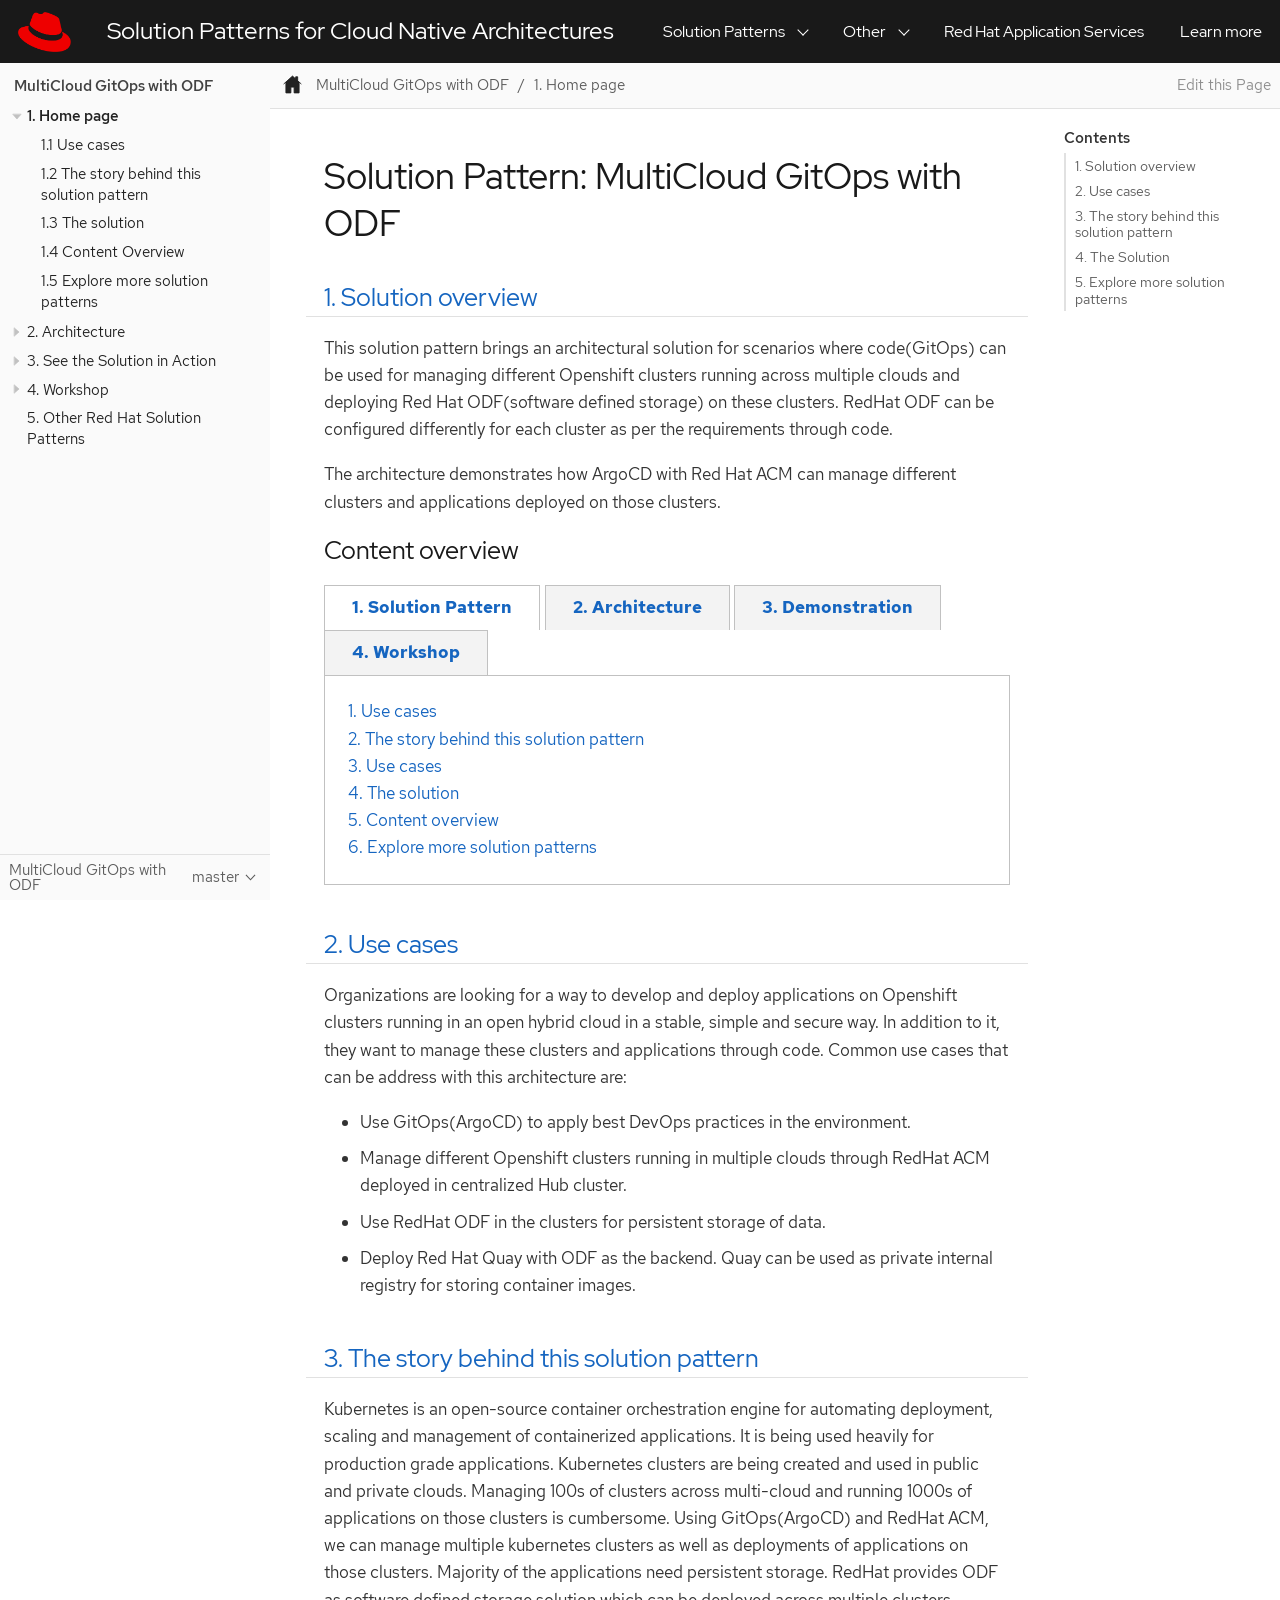
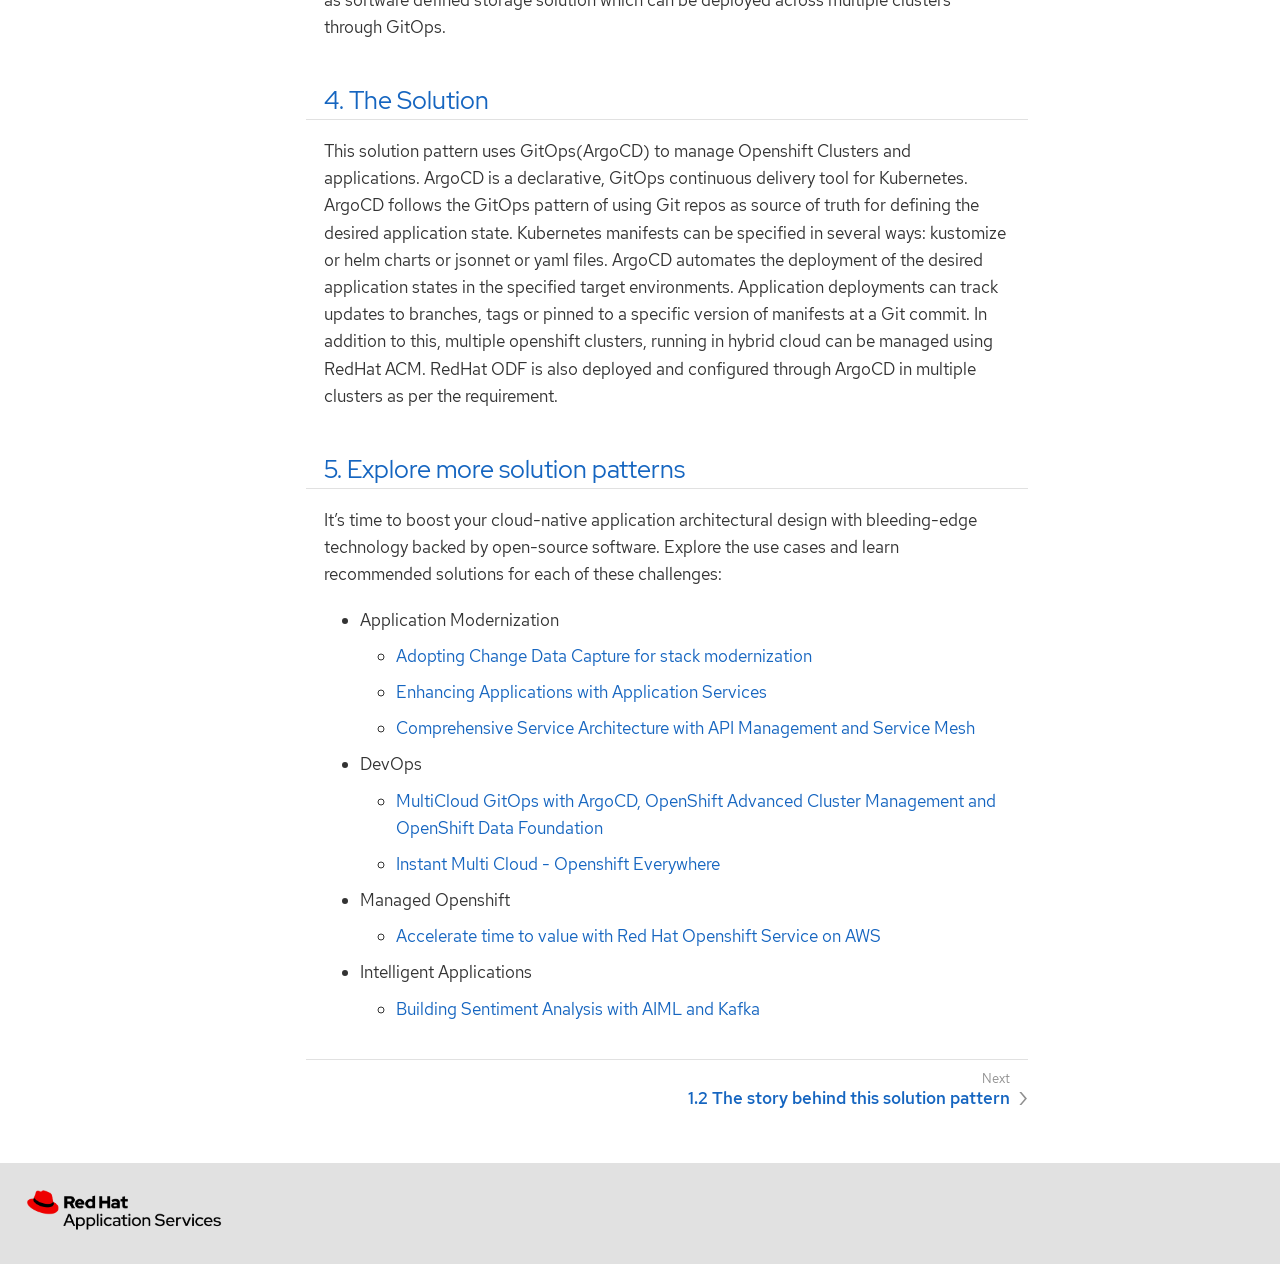
==== commit 072235a8: "[CI] Publish Documentation for 1edc6f76655bfa8075fdbbe3cae89adb2a3eeb85 - 1edc6f76655bfa8075fdbbe3ca" ====
--- a/solution-pattern-multicloud-gitops-odf/index.html
+++ b/solution-pattern-multicloud-gitops-odf/index.html
@@ -8,9 +8,15 @@
     <link rel="next" href="01-pattern.html#_the_story_behind_this_solution_pattern">
     <meta name="generator" content="Antora 3.0.0">
     <link rel="stylesheet" href="../_/css/site.css">
-<link rel="icon" href="../_/img/favicon.ico" type="image/x-icon">
-<link rel="stylesheet" href="https://cdnjs.cloudflare.com/ajax/libs/font-awesome/4.7.0/css/font-awesome.min.css">
-  </head>
+<!-- Google tag (gtag.js) -->
+<script async src="https://www.googletagmanager.com/gtag/js?id=G-JSMWYJ1T9W"></script>
+<script>
+  window.dataLayer = window.dataLayer || [];
+  function gtag(){dataLayer.push(arguments);}
+  gtag('js', new Date());
+
+  gtag('config', 'G-JSMWYJ1T9W');
+</script>  </head>
   <body class="article">
 <header class="header">
   <nav class="navbar">
@@ -305,9 +311,6 @@
 <li>
 <p><a href="https://redhat-solution-patterns.github.io/solution-pattern-apim-servicemesh/comprehensive-service-architecture">Comprehensive Service Architecture with API Management and Service Mesh</a></p>
 </li>
-<li>
-<p><a href="https://redhat-solution-patterns.github.io/solution-pattern-edge-to-cloud-pipelines/solution-pattern-edge-to-cloud-pipelines/">Edge-to-Cloud Pipelines: Gather and prepare data for AI/ML</a></p>
-</li>
 </ul>
 </div>
 </li>
@@ -317,6 +320,29 @@
 <ul>
 <li>
 <p><a href="https://redhat-solution-patterns.github.io/solution-pattern-multicloud-gitops-odf/">MultiCloud GitOps with ArgoCD, OpenShift Advanced Cluster Management and OpenShift Data Foundation</a></p>
+</li>
+<li>
+<p><a href="https://redhat-solution-patterns.github.io/solution-pattern-instant-multicloud/solution-pattern-instant-multicloud/index.html">Instant Multi Cloud - Openshift Everywhere</a></p>
+</li>
+</ul>
+</div>
+</li>
+<li>
+<p>Managed Openshift</p>
+<div class="ulist">
+<ul>
+<li>
+<p><a href="https://redhat-solution-patterns.github.io/solution-pattern-modernize-with-rosa/solution-pattern-rosa/index.html">Accelerate time to value with Red Hat Openshift Service on AWS</a></p>
+</li>
+</ul>
+</div>
+</li>
+<li>
+<p>Intelligent Applications</p>
+<div class="ulist">
+<ul>
+<li>
+<p><a href="https://redhat-solution-patterns.github.io/solution-pattern-sentiment-analysis">Building Sentiment Analysis with AIML and Kafka</a></p>
 </li>
 </ul>
 </div>
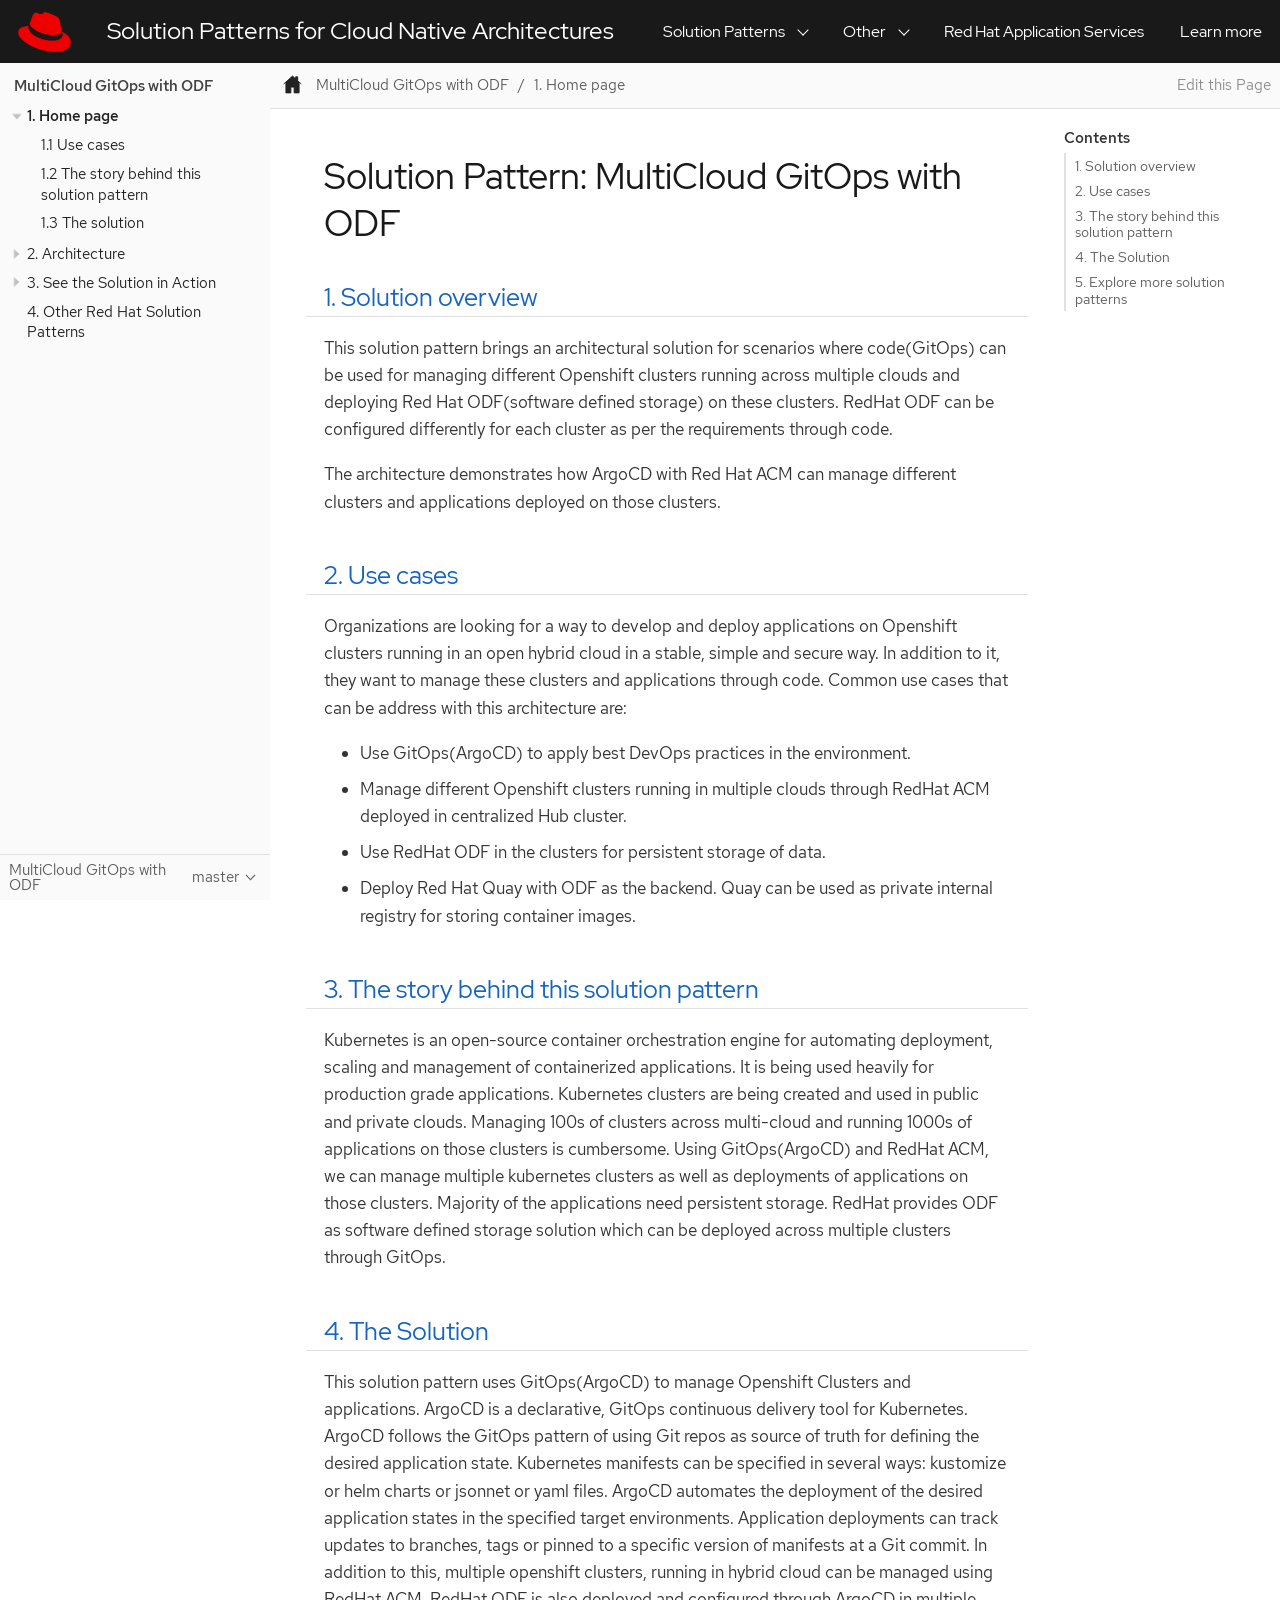
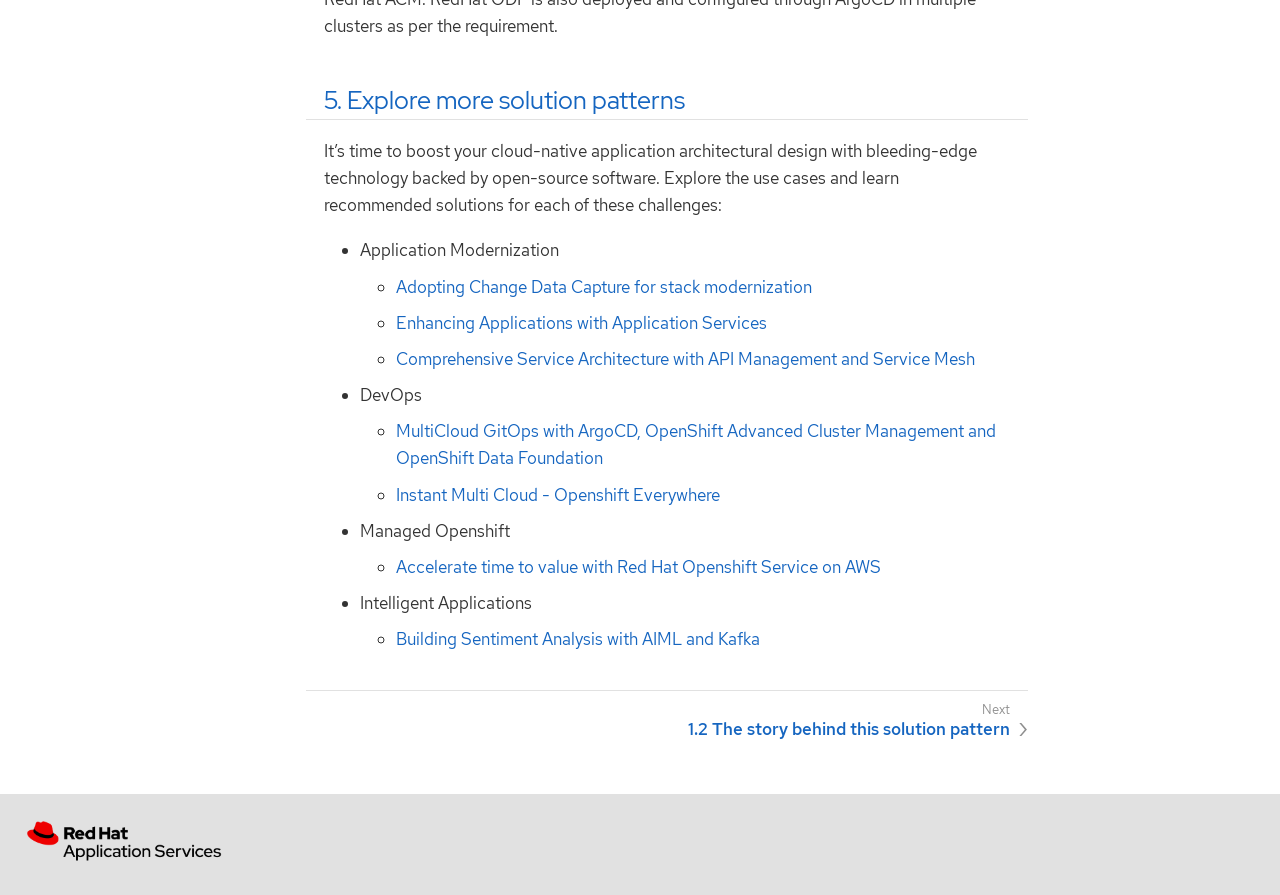
==== commit d1973aa9: "[CI] Publish Documentation for 8f41a270567354edd679cde683b36553863f0675 - 8f41a270567354edd679cde683" ====
--- a/solution-pattern-multicloud-gitops-odf/index.html
+++ b/solution-pattern-multicloud-gitops-odf/index.html
@@ -81,12 +81,6 @@
   <li class="nav-item" data-depth="2">
     <a class="nav-link" href="01-pattern.html#_the_solution">1.3 The solution</a>
   </li>
-  <li class="nav-item" data-depth="2">
-    <a class="nav-link" href="#_content_overview">1.4 Content Overview</a>
-  </li>
-  <li class="nav-item" data-depth="2">
-    <a class="nav-link" href="#_content_overview">1.5 Explore more solution patterns</a>
-  </li>
 </ul>
   </li>
   <li class="nav-item" data-depth="1">
@@ -126,28 +120,7 @@
 </ul>
   </li>
   <li class="nav-item" data-depth="1">
-    <button class="nav-item-toggle"></button>
-    <a class="nav-link" href="04-workshop.html">4. Workshop</a>
-<ul class="nav-list">
-  <li class="nav-item" data-depth="2">
-    <button class="nav-item-toggle"></button>
-    <a class="nav-link" href="04-workshop.html#_installing_the_workshop_environment">4.1. Installing the workshop environment</a>
-<ul class="nav-list">
-  <li class="nav-item" data-depth="3">
-    <span class="nav-text">xref:04-workshop.adoc#_before_getting_started[4.2. Pre-requisites</span>
-  </li>
-  <li class="nav-item" data-depth="3">
-    <a class="nav-link" href="04-workshop.html#install_wksp_details">4.3. Installing the environment</a>
-  </li>
-</ul>
-  </li>
-  <li class="nav-item" data-depth="2">
-    <a class="nav-link" href="04-workshop.html#deliver_wksp">4.4. Delivering the workshop</a>
-  </li>
-</ul>
-  </li>
-  <li class="nav-item" data-depth="1">
-    <a class="nav-link" href="https://redhat-solution-patterns.github.io/">5. Other Red Hat Solution Patterns</a>
+    <a class="nav-link" href="https://redhat-solution-patterns.github.io/">4. Other Red Hat Solution Patterns</a>
   </li>
 </ul>
   </li>
@@ -197,57 +170,6 @@
 <div class="paragraph">
 <p>The architecture demonstrates how ArgoCD with Red Hat ACM can manage different clusters and applications deployed on those clusters.</p>
 </div>
-<h2 id="_content_overview" class="discrete">Content overview</h2>
-<div class="tabset is-loading">
-<div class="ulist tabs">
-<ul>
-<li>
-<p><a id="tabset1_a-href-1-solution-pattern-a"></a><a href="#">1. Solution Pattern</a></p>
-</li>
-<li>
-<p><a id="tabset1_a-href-02-architecture-html-class-xref-page-2-architecture-a"></a><a href="02-architecture.html" class="xref page">2. Architecture</a></p>
-</li>
-<li>
-<p><a id="tabset1_a-href-03-demo-html-class-xref-page-3-demonstration-a"></a><a href="03-demo.html" class="xref page">3. Demonstration</a></p>
-</li>
-<li>
-<p><a id="tabset1_a-href-04-workshop-html-class-xref-page-4-workshop-a"></a><a href="04-workshop.html" class="xref page">4. Workshop</a></p>
-</li>
-</ul>
-</div>
-<div class="content">
-<div class="tab-pane" aria-labelledby="tabset1_a-href-1-solution-pattern-a">
-<div class="paragraph">
-<p><a href="#use-cases">1. Use cases</a><br>
-<a href="01-pattern.html#_the_story_behind_this_solution_pattern" class="xref page">2. The story behind this solution pattern</a><br>
-<a href="#use-cases">3. Use cases</a><br>
-<a href="01-pattern.html#_the_solution" class="xref page">4. The solution</a><br>
-<a href="#content_overview">5. Content overview</a><br>
-<a href="#_explore_more_solution_patterns">6. Explore more solution patterns</a></p>
-</div>
-</div>
-<div class="tab-pane" aria-labelledby="tabset1_a-href-02-architecture-html-class-xref-page-2-architecture-a">
-<div class="paragraph">
-<p><a href="02-architecture.html#_common_challenges" class="xref page">1. Common challenges</a><br>
-<a href="02-architecture.html#tech_stack" class="xref page">2. Technology stack</a><br>
-<a href="02-architecture.html#in_depth" class="xref page">3. An in-depth look at the solution&#8217;s architecture</a><br>
-<a href="02-architecture.html#more_tech" class="xref page">4. More about the technology stack</a></p>
-</div>
-</div>
-<div class="tab-pane" aria-labelledby="tabset1_a-href-03-demo-html-class-xref-page-3-demonstration-a">
-<div class="paragraph">
-<p><a href="03-demo.html#_demonstration" class="xref page">1. Demonstration</a><br>
-<a href="03-demo.html#_walkthrough_guide" class="xref page">2. Walkthrough guide</a></p>
-</div>
-</div>
-<div class="tab-pane" aria-labelledby="tabset1_a-href-04-workshop-html-class-xref-page-4-workshop-a">
-<div class="paragraph">
-<p><a href="04-workshop.html#_installing_the_workshop_environment" class="xref page">1. Installing the workshop environment</a><br>
-<a href="04-workshop.html#_delivering_the_workshop" class="xref page">2. Delivering the workshop</a></p>
-</div>
-</div>
-</div>
-</div>
 </div>
 </div>
 <div class="sect1">
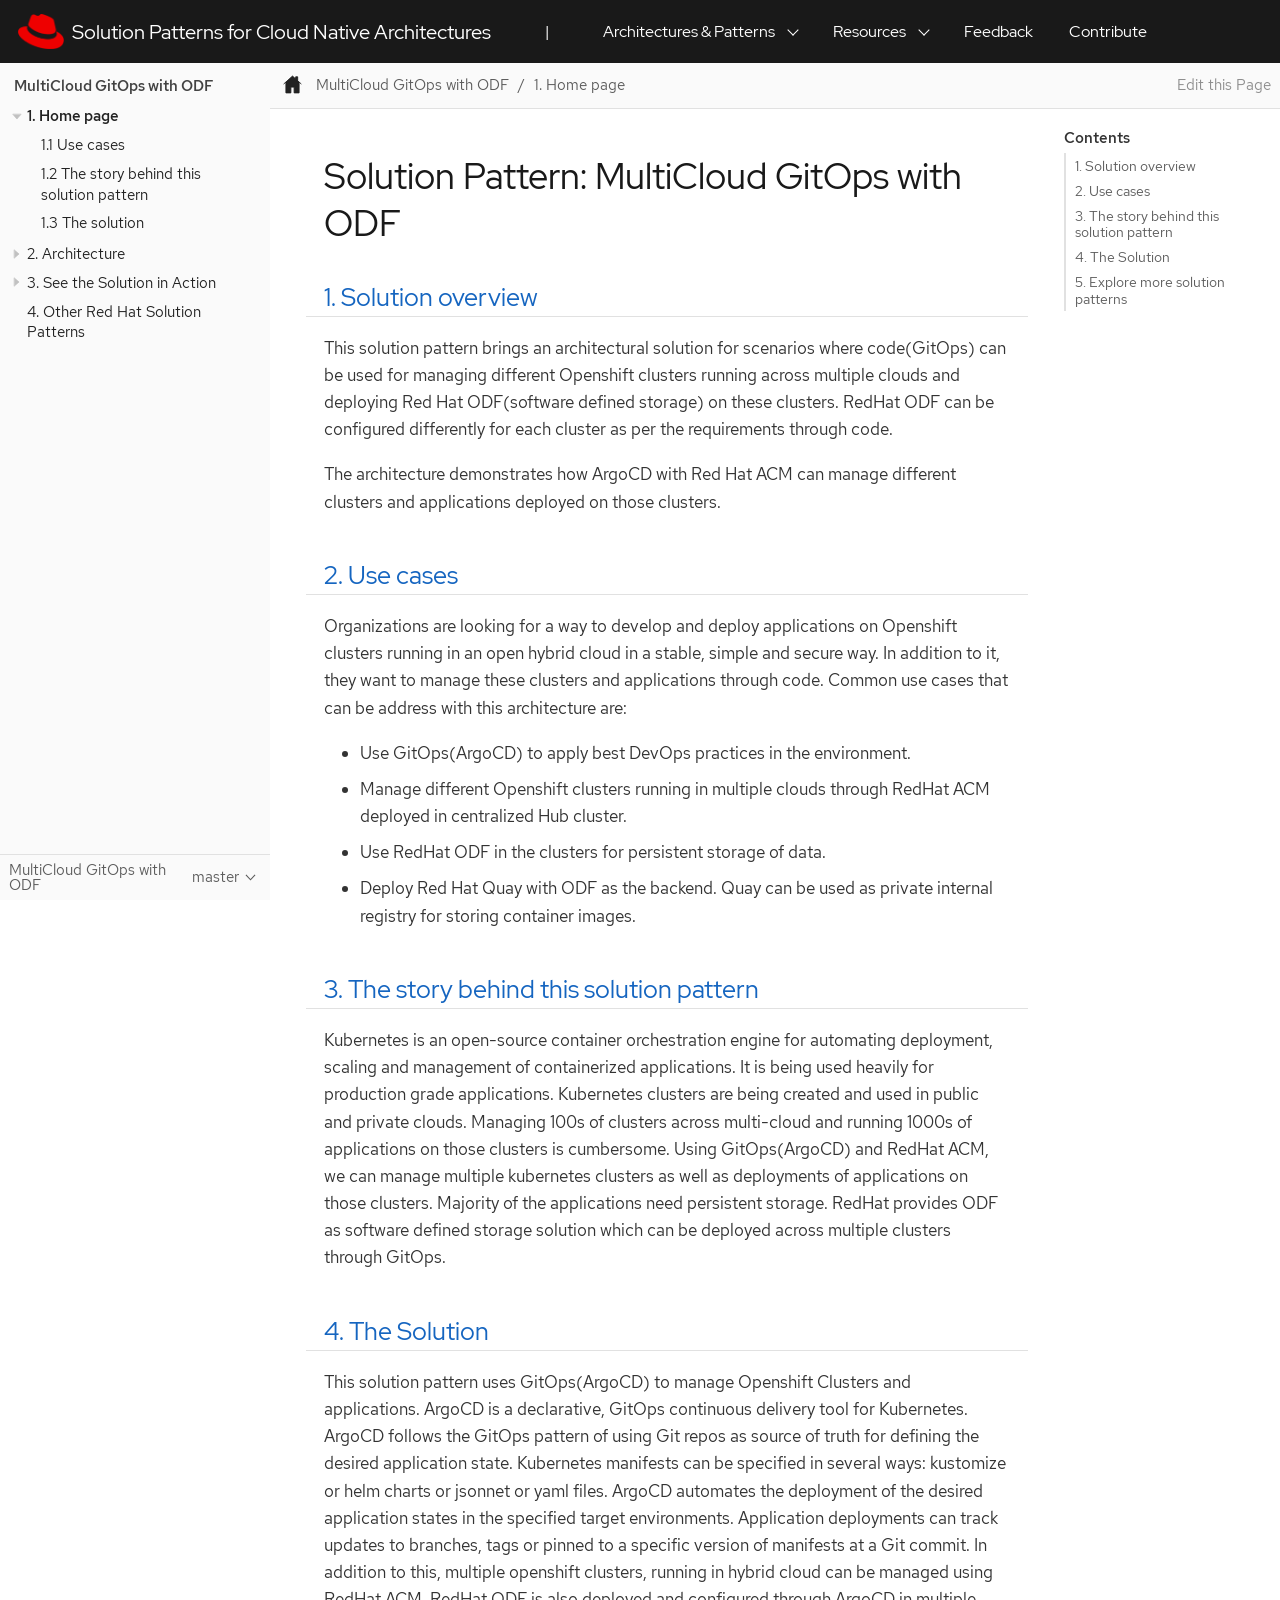
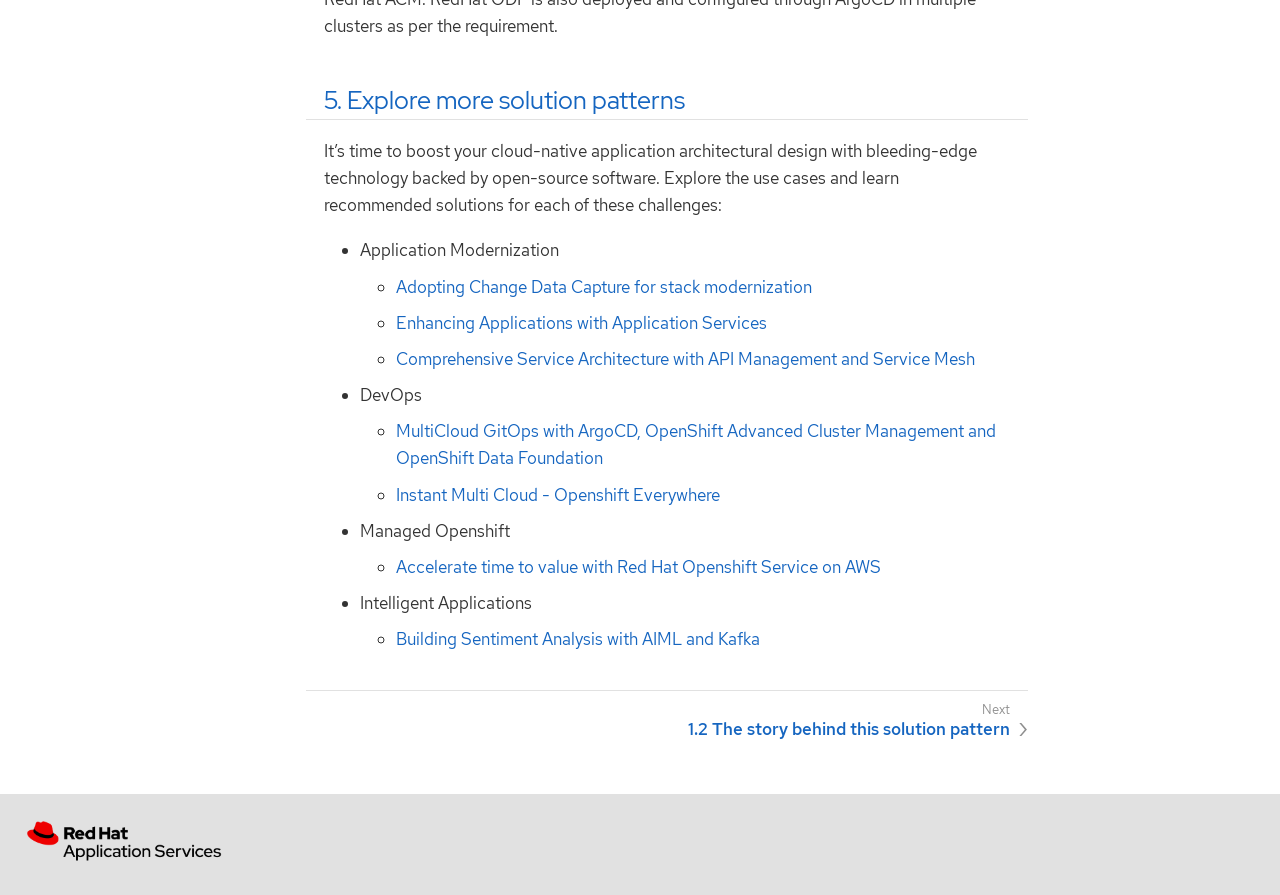
==== commit e02fa33c: "[CI] Publish Documentation for 385f63bce1be912841b58a4982bb114b174c56c8 - 385f63bce1be912841b58a4982" ====
--- a/solution-pattern-multicloud-gitops-odf/index.html
+++ b/solution-pattern-multicloud-gitops-odf/index.html
@@ -18,44 +18,52 @@
   gtag('config', 'G-JSMWYJ1T9W');
 </script>  </head>
   <body class="article">
+<!-- Google tag (gtag.js) -->
+
+<!--
+  replace this with Google tag content
+-->
+
+<!-- Google tag (gtag.js) -->
 <header class="header">
+
   <nav class="navbar">
     <div class="navbar-brand">
-      <a class="navbar-item" href="https://redhat.com" target="_blank"><img
-          src="../_/img/logo.png" height="40px" alt="Cloud Native Architecture Solution Patterns"></a>
-      <a class="navbar-item" style="font-size: 24px; color: white" href="https://redhat-solution-patterns.github.io/solution-patterns">Solution Patterns for Cloud Native Architectures</a>
+      <a class="navbar-item" style="font-size: 20px; color: white"
+        href="https://redhat-solution-patterns.github.io/solution-patterns">
+        <img src="../_/img/logo.png" height="35px" alt="Solution Patterns">&nbsp; Solution Patterns for Cloud Native Architectures</a>
       <button class="navbar-burger" data-target="topbar-nav">
-        <span></span>
-        <span></span>
-        <span></span>
       </button>
     </div>
-    <div id="topbar-nav" class="navbar-menu">
-      <div class="navbar-end">
-
-       
-        <div class="navbar-item has-dropdown is-hoverable">
-          <a class="navbar-link" href="#">Solution Patterns</a>
-          <div class="navbar-dropdown">
-            <a class="navbar-item" href="#">Adopt Change Data Capture for <br/>stack modernization</a>
-            <a class="navbar-item" href="#">Edge-to-Cloud Pipelines</a>     <a class="navbar-item" href="#">Event driven architecture</a>
-          </div>
-        </div>
-
-        <div class="navbar-item has-dropdown is-hoverable">
-          <a class="navbar-link" href="#">Other</a>
-          <div class="navbar-dropdown">
-            <a class="navbar-item" href="https://redhat-gitops-patterns.io/">GitOps Solution Patterns</a>
-            <a class="navbar-item" href="https://hybrid-cloud-patterns.io/">Hybrid Cloud Solution Patterns</a>
-          </div>
-        </div>
-
-        <a class="navbar-item" target="_blank" href="https://www.redhat.com/en/products/middleware">Red Hat Application Services</a>
-
-        <a class="navbar-item" target="_blank" href="https://developers.redhat.com/middleware">Learn more</a>
-
+
+    <div class="navbar-item"><span class="navbar-text"
+        style="color: white; margin-left: 1rem; margin-right: 1rem;">|</span></div>
+
+    <div class="navbar-item has-dropdown is-hoverable">
+      <a class="navbar-link" href="#" style="color: white">Architectures &amp; Patterns</a>
+      <div class="navbar-dropdown">
+        <a class="navbar-item" href="https://www.redhat.com/architect/portfolio/" target="_blank">Portfolio Architecture&nbsp; </a>
+        <a class="navbar-item" href="https://redhat-solution-patterns.github.io/solution-patterns/patterns.html" target="_blank">Solution Patterns </a>
+        <a class="navbar-item" href="https://validatedpatterns.io/" target="_blank">Validated Patterns&nbsp;</a>
+        <a class="navbar-item" href="https://catalog.redhat.com/solutions" target="_blank">Ecosystem Solutions&nbsp;</a>
       </div>
     </div>
+
+    <div class="navbar-item has-dropdown is-hoverable">
+      <a class="navbar-link" href="#" style="color: white">Resources</a>
+      <div class="navbar-dropdown">
+        <a class="navbar-item" target="_blank" href="https://developers.redhat.com">Red Hat Developers</a>
+        <a class="navbar-item" target="_blank" href="https://developers.redhat.com/app-dev-platform">App Dev Platform</a>
+        <a class="navbar-item" target="_blank" href="https://www.redhat.com/en/products/application-foundations">Red Hat Application Services</a>
+      </div>
+    </div>
+
+
+
+    <a class="navbar-item" style="color: white" target="_blank" href="https://github.com/redhat-solution-patterns/redhat-solution-patterns.github.io/issues">Feedback</a>
+
+    <a class="navbar-item" style="color: white" target="_blank" href="https://redhat-solution-patterns.github.io/solution-patterns/contributors-guide.html">Contribute</a>
+
   </nav>
 </header>
 <div class="body">
--- a/_/css/site.css
+++ b/_/css/site.css
@@ -1,3 +1,3 @@
-@font-face{font-family:RedHatDisplay;font-style:normal;font-weight:400;src:url(../font/RedHatDisplay-Regular.woff) format("woff")}@font-face{font-family:RedHatDisplay;font-style:italic;font-weight:400;src:url(../font/RedHatDisplay-Italic.woff) format("woff")}@font-face{font-family:RedHatDisplay;font-style:normal;font-weight:500;src:url(../font/RedHatDisplay-Medium.woff) format("woff")}@font-face{font-family:RedHatDisplay;font-style:italic;font-weight:500;src:url(../font/RedHatDisplay-MediumItalic.woff) format("woff")}@font-face{font-family:RedHatDisplay;font-style:normal;font-weight:700;src:url(../font/RedHatDisplay-Bold.woff) format("woff")}@font-face{font-family:RedHatDisplay;font-style:italic;font-weight:700;src:url(../font/RedHatDisplay-BoldItalic.woff) format("woff")}@font-face{font-family:RedHatDisplay;font-style:normal;font-weight:900;src:url(../font/RedHatDisplay-Black.woff) format("woff")}@font-face{font-family:RedHatDisplay;font-style:italic;font-weight:900;src:url(../font/RedHatDisplay-BlackItalic.woff) format("woff")}@font-face{font-family:RedHatText;font-style:normal;font-weight:400;src:url(../font/RedHatText-Regular.woff) format("woff")}@font-face{font-family:RedHatText;font-style:italic;font-weight:400;src:url(../font/RedHatText-Italic.woff) format("woff")}@font-face{font-family:RedHatText;font-style:normal;font-weight:500;src:url(../font/RedHatText-Medium.woff) format("woff")}@font-face{font-family:RedHatText;font-style:italic;font-weight:500;src:url(../font/RedHatText-MediumItalic.woff) format("woff")}@font-face{font-family:RedHatText;font-style:normal;font-weight:700;src:url(../font/RedHatText-Bold.woff) format("woff")}@font-face{font-family:RedHatText;font-style:italic;font-weight:700;src:url(../font/RedHatText-BoldItalic.woff) format("woff")}@font-face{font-family:JetBrainsMono;font-style:normal;font-weight:400;src:url(../font/JetBrainsMono-Regular.woff) format("woff")}@font-face{font-family:JetBrainsMono;font-style:italic;font-weight:400;src:url(../font/JetBrainsMono-Italic.woff) format("woff")}@font-face{font-family:JetBrainsMono;font-style:normal;font-weight:500;src:url(../font/JetBrainsMono-Medium.woff) format("woff")}@font-face{font-family:JetBrainsMono;font-style:italic;font-weight:500;src:url(../font/JetBrainsMono-Medium-Italic.woff) format("woff")}@font-face{font-family:JetBrainsMono;font-style:normal;font-weight:700;src:url(../font/JetBrainsMono-Bold.woff) format("woff")}@font-face{font-family:JetBrainsMono;font-style:italic;font-weight:700;src:url(../font/JetBrainsMono-Bold-Italic.woff) format("woff")}@font-face{font-family:JetBrainsMono;font-style:normal;font-weight:900;src:url(../font/JetBrainsMono-ExtraBold.woff) format("woff")}@font-face{font-family:JetBrainsMono;font-style:italic;font-weight:900;src:url(../font/JetBrainsMono-ExtraBold-Italic.woff) format("woff")}body,html{height:100%}*,::after,::before{-webkit-box-sizing:inherit;box-sizing:inherit}html{-webkit-box-sizing:border-box;box-sizing:border-box;font-size:1.1em;-webkit-text-size-adjust:100%;-moz-text-size-adjust:100%;-ms-text-size-adjust:100%;text-size-adjust:100%}@media screen and (min-width:1024px){html{font-size:1.125em}}body{background:#fff;color:#222;font-family:RedHatText,sans-serif;line-height:1.15;margin:0}a{text-decoration:none}a:hover{text-decoration:underline}a:active{background-color:none}code,kbd,pre{font-family:JetBrainsMono,monospace}b,dt,strong,th{font-weight:500}em em{font-style:normal}strong strong{font-weight:400}button{cursor:pointer;font-family:inherit;font-size:1em;line-height:1.15;margin:0}button::-moz-focus-inner{border:none;padding:0}.body{word-wrap:break-word}@media screen and (min-width:1024px){.body{display:-webkit-box;display:-ms-flexbox;display:flex}}.nav-container{position:fixed;top:3.5rem;left:0;width:100%;font-size:.94444rem;z-index:1;visibility:hidden}@media screen and (min-width:769px){.nav-container{width:15rem}}@media screen and (min-width:1024px){.nav-container{font-size:.86111rem;-webkit-box-flex:0;-ms-flex:none;flex:none;position:static;top:0;visibility:visible}}.nav-container.is-active{visibility:visible}.nav{background:#fafafa;position:relative;top:2.5rem;height:calc(100vh - 6rem)}@media screen and (min-width:769px){.nav{-webkit-box-shadow:.5px 0 3px #c1c1c1;box-shadow:.5px 0 3px #c1c1c1}}@media screen and (min-width:1024px){.nav{top:3.5rem;-webkit-box-shadow:none;box-shadow:none;position:sticky;height:calc(100vh - 3.5rem)}}.nav .panels{display:-webkit-box;display:-ms-flexbox;display:flex;-webkit-box-orient:vertical;-webkit-box-direction:normal;-ms-flex-direction:column;flex-direction:column;height:inherit}html.is-clipped--nav{overflow-y:hidden}.nav-panel-menu{overflow-y:scroll;display:-webkit-box;display:-ms-flexbox;display:flex;-webkit-box-orient:vertical;-webkit-box-direction:normal;-ms-flex-direction:column;flex-direction:column;height:calc(100vh - 8.5rem)}@media screen and (min-width:1024px){.nav-panel-menu{height:calc(100vh - 6rem)}}.nav-panel-menu:not(.is-active) .nav-menu{opacity:.75}.nav-panel-menu:not(.is-active)::after{content:"";background:rgba(0,0,0,.5);display:block;position:absolute;top:0;right:0;bottom:0;left:0}.nav-panel-explore .components,.nav-panel-menu{scrollbar-width:thin;scrollbar-color:#c1c1c1 transparent}.nav-panel-explore .components::-webkit-scrollbar,.nav-panel-menu::-webkit-scrollbar{width:.25rem}.nav-panel-explore .components::-webkit-scrollbar-thumb,.nav-panel-menu::-webkit-scrollbar-thumb{background-color:#c1c1c1}.nav-menu{-webkit-box-flex:1;-ms-flex-positive:1;flex-grow:1;min-height:0;width:100%;padding:.5rem .75rem;line-height:1.35;position:relative}.nav-menu h3.title{color:#424242;font-size:inherit;font-weight:500;margin:0;padding:.25em 0 .125em}.nav-menu a{color:inherit}.nav-list{margin:0 0 0 .75rem;padding:0}.nav-menu>.nav-list{margin-bottom:.5rem}.nav-item{list-style:none;margin-top:.5em}.nav-item-toggle~.nav-list{padding-bottom:.125rem}.nav-item[data-depth="0"]>.nav-list:first-child{display:block;margin:0}.nav-item:not(.is-active)>.nav-list{display:none}.nav-item-toggle{background:transparent url(../img/caret.svg) no-repeat 50%/50%;border:none;outline:none;line-height:inherit;position:absolute;height:1.35em;width:1.35em;margin-top:-.05em;margin-left:-1.35em}.nav-item.is-active>.nav-item-toggle{-webkit-transform:rotate(90deg);transform:rotate(90deg)}.is-current-page>.nav-link,.is-current-page>.nav-text{font-weight:500}.nav-panel-explore{background:#fafafa;-webkit-box-orient:vertical;-webkit-box-direction:normal;-ms-flex-direction:column;flex-direction:column;position:absolute;right:0;bottom:0;left:0;max-height:calc(50% + 2.5rem)}.nav-panel-explore,.nav-panel-explore .context{display:-webkit-box;display:-ms-flexbox;display:flex}.nav-panel-explore .context{font-size:.83333rem;-ms-flex-negative:0;flex-shrink:0;color:#5d5d5d;-webkit-box-shadow:0 -1px 0 #e1e1e1;box-shadow:0 -1px 0 #e1e1e1;padding:0 .25rem 0 .5rem;-webkit-box-align:center;-ms-flex-align:center;align-items:center;-webkit-box-pack:justify;-ms-flex-pack:justify;justify-content:space-between;cursor:pointer;line-height:1;height:2.5rem}.nav-panel-explore .context .version{background-image:url(../img/chevron.svg);background-repeat:no-repeat;background-position:right .5rem top 50%;background-size:auto .75em;padding:0 1.5rem 0 0}.nav-panel-explore .components{line-height:1.6;-webkit-box-flex:1;-ms-flex-positive:1;flex-grow:1;-webkit-box-shadow:inset 0 1px 5px #e1e1e1;box-shadow:inset 0 1px 5px #e1e1e1;background:#f0f0f0;padding:.5rem .75rem 0;margin:0;overflow-y:scroll;max-height:100%;display:block}.nav-panel-explore:not(.is-active) .components{display:none}.nav-panel-explore .component{display:block}.nav-panel-explore .component+.component{margin-top:.5rem}.nav-panel-explore .component:last-child{margin-bottom:.75rem}.nav-panel-explore .component .title{font-weight:500}.nav-panel-explore .versions{display:-webkit-box;display:-ms-flexbox;display:flex;-ms-flex-wrap:wrap;flex-wrap:wrap;list-style:none;padding-left:0;margin-top:-.25rem;line-height:1}.nav-panel-explore .component .version{display:block;margin:.375rem .375rem 0 0}.nav-panel-explore .component .version a{border:1px solid #c1c1c1;border-radius:.25rem;color:inherit;opacity:.75;white-space:nowrap;padding:.125em .25em;display:inherit}.nav-panel-explore .component .is-current a{border-color:currentColor;opacity:.9;font-weight:500}@media screen and (max-width:1023px){aside.toc.sidebar{display:none}}@media screen and (min-width:1024px){main{-webkit-box-flex:1;-ms-flex:auto;flex:auto;min-width:0}main>.content{display:-webkit-box;display:-ms-flexbox;display:flex}aside.toc.embedded{display:none}aside.toc.sidebar{-webkit-box-flex:0;-ms-flex:0 0 9rem;flex:0 0 9rem}}@media screen and (min-width:1216px){aside.toc.sidebar{-ms-flex-preferred-size:12rem;flex-basis:12rem}}.toolbar{color:#5d5d5d;-webkit-box-align:center;-ms-flex-align:center;align-items:center;background-color:#fafafa;-webkit-box-shadow:0 1px 0 #e1e1e1;box-shadow:0 1px 0 #e1e1e1;display:-webkit-box;display:-ms-flexbox;display:flex;font-size:.83333rem;height:2.5rem;-webkit-box-pack:start;-ms-flex-pack:start;justify-content:flex-start;position:sticky;top:3.5rem;z-index:2}.toolbar a{color:inherit}.nav-toggle{background:url(../img/menu.svg) no-repeat 50% 47.5%;background-size:49%;border:none;outline:none;line-height:inherit;height:2.5rem;padding:0;width:2.5rem;margin-right:-.25rem}@media screen and (min-width:1024px){.nav-toggle{display:none}}.nav-toggle.is-active{background-image:url(../img/back.svg);background-size:41.5%}.home-link{background:url(../img/home-o.svg) no-repeat 50% 45%;background-size:50%;display:block;height:2.5rem;padding:0;width:2.5rem}.home-link.is-current,.home-link:hover{background-image:url(../img/home.svg)}.edit-this-page{display:none;padding-right:.5rem}@media screen and (min-width:1024px){.edit-this-page{display:block}}.toolbar .edit-this-page a{color:#8e8e8e}.breadcrumbs{display:none;-webkit-box-flex:1;-ms-flex:1 1;flex:1 1;padding:0 .5rem 0 .75rem;line-height:1.35}@media screen and (min-width:1024px){.breadcrumbs{display:block}}a+.breadcrumbs{padding-left:.05rem}.breadcrumbs ul{display:-webkit-box;display:-ms-flexbox;display:flex;-ms-flex-wrap:wrap;flex-wrap:wrap;margin:0;padding:0;list-style:none}.breadcrumbs li{display:inline;margin:0}.breadcrumbs li::after{content:"/";padding:0 .5rem}.breadcrumbs li:last-of-type::after{content:none}.page-versions{display:none;margin-right:.7rem;position:relative;line-height:1}@media screen and (min-width:1024px){.page-versions{display:block}}.page-versions .version-menu-toggle{color:inherit;background:url(../img/chevron.svg) no-repeat;background-position:right .5rem top 50%;background-size:auto .75em;border:none;outline:none;line-height:inherit;padding:.5rem 1.5rem .5rem .5rem;position:relative;z-index:3}.page-versions .version-menu{border:1px solid transparent;background-color:#f0f0f0;padding:1.25rem .5rem .5rem;position:absolute;top:0;left:0;width:100%}.page-versions:not(.is-active) .version-menu{display:none}.page-versions .version{display:block;padding-top:.5rem}.page-versions .version.is-current{display:none}.page-versions .version.is-missing{color:#8e8e8e;font-style:italic;text-decoration:none}.toc-menu{color:#5d5d5d}.toc.sidebar .toc-menu{margin-right:.75rem;position:sticky;top:6rem}.toc .toc-menu h3{color:#333;font-size:.88889rem;font-weight:500;line-height:1.3;margin:0 -.5px;padding-bottom:.25rem}.toc.sidebar .toc-menu h3{display:-webkit-box;display:-ms-flexbox;display:flex;-webkit-box-orient:vertical;-webkit-box-direction:normal;-ms-flex-direction:column;flex-direction:column;height:2.5rem;-webkit-box-pack:end;-ms-flex-pack:end;justify-content:flex-end}.toc .toc-menu ul{font-size:.83333rem;line-height:1.2;list-style:none;margin:0;padding:0}.toc.sidebar .toc-menu ul{max-height:calc(100vh - 8.5rem);overflow-y:auto;scrollbar-width:none}.toc .toc-menu ul::-webkit-scrollbar{width:0}@media screen and (min-width:1024px){.toc .toc-menu h3{font-size:.83333rem}.toc .toc-menu ul{font-size:.75rem}}.toc .toc-menu li{margin:0}.toc .toc-menu li[data-level="2"] a{padding-left:1.25rem}.toc .toc-menu li[data-level="3"] a{padding-left:2rem}.toc .toc-menu a{color:inherit;border-left:2px solid #e1e1e1;display:inline-block;padding:.25rem 0 .25rem .5rem;text-decoration:none}.sidebar.toc .toc-menu a{display:block;outline:none}.toc .toc-menu a:hover{color:#1565c0}.toc .toc-menu a.is-active{border-left-color:#1565c0;color:#333}.sidebar.toc .toc-menu a:focus{background:#fafafa}.toc .toc-menu .is-hidden-toc{display:none!important}.doc{color:#333;font-size:inherit;-webkit-hyphens:auto;-ms-hyphens:auto;hyphens:auto;line-height:1.6;margin:0 auto;max-width:40rem;padding:0 1rem 4rem}@media screen and (min-width:1024px){.doc{-webkit-box-flex:1;-ms-flex:auto;flex:auto;font-size:.94444rem;margin:0 2rem;max-width:60rem;min-width:0}}.doc h1,.doc h2,.doc h3,.doc h4,.doc h5,.doc h6{color:#191919;font-family:RedHatDisplay,sans-serif;font-weight:400;-webkit-hyphens:none;-ms-hyphens:none;hyphens:none;line-height:1.3;margin:1rem 0 0}.doc>h1.page:first-child{font-size:2rem;margin:1.5rem 0}@media screen and (min-width:769px){.doc>h1.page:first-child{margin-top:2.5rem}}#preamble+.sect1,.doc .sect1+.sect1{margin-top:2rem}.doc h1.sect0{background:#f0f0f0;font-size:1.8em;margin:1.5rem -1rem 0;padding:.5rem 1rem}.doc h2:not(.discrete){border-bottom:1px solid #e1e1e1;margin-left:-1rem;margin-right:-1rem;padding:.4rem 1rem .1rem}.doc h3:not(.discrete){font-weight:500}.doc h1 .anchor,.doc h2 .anchor,.doc h3 .anchor,.doc h4 .anchor,.doc h5 .anchor,.doc h6 .anchor{position:absolute;text-decoration:none;width:1.75ex;margin-left:-1.5ex;visibility:hidden;font-size:.8em;font-weight:400;padding-top:.05em}.doc h1 .anchor::before,.doc h2 .anchor::before,.doc h3 .anchor::before,.doc h4 .anchor::before,.doc h5 .anchor::before,.doc h6 .anchor::before{content:"\00a7"}.doc h1:hover .anchor,.doc h2:hover .anchor,.doc h3:hover .anchor,.doc h4:hover .anchor,.doc h5:hover .anchor,.doc h6:hover .anchor{visibility:visible}.doc p{margin:0}.doc .tableblock p{font-size:inherit}.doc a{color:#1565c0}.doc a:hover{color:#104d92}.doc a.unresolved{color:#d32f2f}.doc i.fa{font-style:normal}.doc p code,.doc thead code{color:#222;background:#fafafa;border-radius:.25em;font-size:.95em;padding:.125em .25em}.doc pre{font-size:.88889rem;line-height:1.5;margin:0}.doc blockquote{margin:0}.doc .right{float:right}.doc .left{float:left}.doc .underline{text-decoration:underline}.doc .line-through{text-decoration:line-through}.doc .dlist,.doc .exampleblock,.doc .imageblock,.doc .listingblock,.doc .literalblock,.doc .olist,.doc .paragraph,.doc .partintro,.doc .quoteblock,.doc .sidebarblock,.doc .ulist,.doc .verseblock{margin:1rem 0 0}.doc table.tableblock{border-collapse:collapse;font-size:.83333rem;margin:2rem 0}.doc table.stretch{width:100%}.doc table.tableblock thead th{border-bottom:2.5px solid #e1e1e1;padding:.5rem}.doc table.tableblock>:not(thead) th,.doc table.tableblock td{border-top:1px solid #e1e1e1;border-bottom:1px solid #e1e1e1;padding:.5rem}.doc .halign-left{text-align:left}.doc .halign-right{text-align:right}.doc .halign-center{text-align:center}.doc .valign-top{vertical-align:top}.doc .valign-bottom{vertical-align:bottom}.doc .valign-middle{vertical-align:middle}.doc .admonitionblock{margin:1.4rem 0 0}.doc .admonitionblock p,.doc .admonitionblock td.content{font-size:.88889rem}.doc .admonitionblock td.content>:first-child{margin:0}.doc .admonitionblock pre{font-size:.83333rem}.doc .admonitionblock>table{border-collapse:collapse;table-layout:fixed;position:relative;width:100%}.doc .admonitionblock td.content{padding:1rem 1rem .75rem;background:#fafafa;width:100%}.doc .admonitionblock .icon{position:absolute;top:0;left:0;font-size:.83333rem;padding:0 .5rem;height:1.25rem;line-height:1;font-weight:500;text-transform:uppercase;border-radius:.45rem;-webkit-transform:translate(-.5rem,-50%);transform:translate(-.5rem,-50%)}.doc .admonitionblock.caution .icon{background-color:#a0439c;color:#fff}.doc .admonitionblock.important .icon{background-color:#d32f2f;color:#fff}.doc .admonitionblock.note .icon{background-color:#217ee7;color:#fff}.doc .admonitionblock.tip .icon{background-color:#41af46;color:#fff}.doc .admonitionblock.warning .icon{background-color:#e18114;color:#fff}.doc .admonitionblock .icon i{display:-webkit-inline-box;display:-ms-inline-flexbox;display:inline-flex;-webkit-box-align:center;-ms-flex-align:center;align-items:center;height:100%}.doc .admonitionblock .icon i::after{content:attr(title)}.doc .imageblock{display:-webkit-box;display:-ms-flexbox;display:flex;-webkit-box-orient:vertical;-webkit-box-direction:normal;-ms-flex-direction:column;flex-direction:column;-webkit-box-align:center;-ms-flex-align:center;align-items:center}.doc .imageblock img{display:block}.doc .image>img,.doc .imageblock img{height:auto;max-width:100%}#preamble .abstract blockquote{background:#f0f0f0;border-left:5px solid #e1e1e1;color:#4a4a4a;font-size:.88889rem;padding:.75em 1em}.doc .quoteblock{background:#fafafa;border-left:5px solid #5d5d5d;color:#5d5d5d;padding:.25rem 2rem 1.25rem}.doc .quoteblock .attribution{color:#8e8e8e;font-size:.83333rem;margin-top:.75rem}.doc .quoteblock blockquote{margin-top:1rem}.doc .quoteblock .paragraph{font-style:italic}.doc .quoteblock cite{padding-left:1em}.doc table.tableblock .paragraph{margin:0;padding:0}.doc .olist .admonitionblock,.doc .ulist .admonitionblock,.doc table.tableblock .admonitionblock{padding:0}.doc ol,.doc ul{margin:0;padding:0 0 0 2rem}.doc ol.arabic{list-style-type:decimal}.doc ol.decimal{list-style-type:decimal-leading-zero}.doc ol.loweralpha{list-style-type:lower-alpha}.doc ol.upperalpha{list-style-type:upper-alpha}.doc ol.lowerroman{list-style-type:lower-roman}.doc ol.upperroman{list-style-type:upper-roman}.doc ol.lowergreek{list-style-type:lower-greek}.doc ul.checklist{padding-left:.5rem;list-style:none}.doc ul.checklist p>i.fa-check-square-o:first-child,.doc ul.checklist p>i.fa-square-o:first-child{display:-webkit-inline-box;display:-ms-inline-flexbox;display:inline-flex;-webkit-box-pack:center;-ms-flex-pack:center;justify-content:center;width:1.25rem}.doc ul.checklist i.fa-check-square-o::before{content:"\2713"}.doc ul.checklist i.fa-square-o::before{content:"\274f"}.doc .dlist .dlist,.doc .dlist .olist,.doc .dlist .ulist,.doc .olist .dlist,.doc .olist .olist,.doc .olist .ulist,.doc .ulist .dlist,.doc .ulist .olist,.doc .ulist .ulist{margin-top:.5rem}.doc .olist li,.doc .ulist li{margin-bottom:.5rem}.doc .admonitionblock .listingblock,.doc .olist .listingblock,.doc .ulist .listingblock{padding:0}.doc .admonitionblock .title,.doc .exampleblock .title,.doc .imageblock .title,.doc .listingblock .title,.doc .literalblock .title,.doc .openblock .title,.doc .tableblock caption{color:#5d5d5d;font-size:.88889rem;font-weight:500;font-style:italic;-webkit-hyphens:none;-ms-hyphens:none;hyphens:none;letter-spacing:.01em;padding-bottom:.075rem;text-align:left}.doc .imageblock .title{margin-top:.5rem;padding-bottom:0}.doc .admonitionblock .title+.paragraph{margin-top:0}.doc .exampleblock>.content{background:#fff;border:.25rem solid #5d5d5d;border-radius:.5rem;padding:.75rem}.doc .exampleblock>.content>:first-child{margin-top:0}.doc .sidebarblock{background:#e1e1e1;border-radius:.75rem;padding:.75rem 1.5rem}.doc .sidebarblock>.content>.title{font-size:1.25rem;font-weight:500;line-height:1.3;margin-bottom:-.3em;text-align:center}.doc .sidebarblock>.content>:not(.title):first-child{margin-top:0}.doc .listingblock.wrap pre,.doc .tableblock pre{white-space:pre-wrap}.doc pre.highlight code,.doc pre:not(.highlight){background:#fafafa;-webkit-box-shadow:inset 0 0 1.75px #e1e1e1;box-shadow:inset 0 0 1.75px #e1e1e1;display:block;overflow-x:auto;padding:.75rem}.doc pre.highlight{position:relative}.doc .listingblock code[data-lang]::before{content:attr(data-lang);display:none;color:#c1c1c1;font-size:.75rem;letter-spacing:.05em;line-height:1;text-transform:uppercase;position:absolute;top:.25rem;right:.25rem}.doc .listingblock:hover code[data-lang]::before{display:block}.doc .dlist dt{font-style:italic}.doc .dlist dd{margin:0 0 .3rem 1.5rem}.doc .colist{font-size:.88889rem;margin:.25rem 0 -.25rem}.doc .colist>table>tbody>tr>:first-child,.doc .colist>table>tr>:first-child{padding:.25em .5rem 0;vertical-align:top}.doc .colist>table>tbody>tr>:last-child,.doc .colist>table>tr>:last-child{padding:.25rem 0}.doc .conum[data-value]{border:1px solid;border-radius:100%;display:inline-block;font-family:RedHatText,sans-serif;font-size:.75rem;font-style:normal;height:1.25em;line-height:1.2;text-align:center;width:1.25em;letter-spacing:-.25ex;text-indent:-.25ex}.doc .conum[data-value]::after{content:attr(data-value)}.doc .conum[data-value]+b{display:none}.doc b.button{white-space:nowrap}.doc b.button::before{content:"[";padding-right:.25em}.doc b.button::after{content:"]";padding-left:.25em}.doc kbd{display:inline-block;font-size:.66667rem;background:#fafafa;border:1px solid #c1c1c1;border-radius:.25em;-webkit-box-shadow:0 1px 0 #c1c1c1,0 0 0 .1em #fff inset;box-shadow:0 1px 0 #c1c1c1,inset 0 0 0 .1em #fff;padding:.25em .5em;vertical-align:text-bottom;white-space:nowrap}.doc .keyseq,.doc kbd{line-height:1}.doc .keyseq{font-size:.88889rem}.doc .keyseq kbd{margin:0 .125em}.doc .keyseq kbd:first-child{margin-left:0}.doc .keyseq kbd:last-child{margin-right:0}.doc .menuseq i.caret::before{content:"\203a";font-size:1.1em;font-weight:500;line-height:.90909}.doc .icon i::after,.doc .menuseq,.doc .path,.doc a.bare,.doc b.button,.doc code,.doc kbd{-webkit-hyphens:none;-ms-hyphens:none;hyphens:none}.doc td.tableblock,.doc th.tableblock{word-break:break-word}nav.pagination{border-top:1px solid #e1e1e1;line-height:1;margin:2rem -1rem -1rem;padding:.75rem 1rem 0}nav.pagination,nav.pagination span{display:-webkit-box;display:-ms-flexbox;display:flex}nav.pagination span{-webkit-box-flex:50%;-ms-flex:50%;flex:50%;-webkit-box-orient:vertical;-webkit-box-direction:normal;-ms-flex-direction:column;flex-direction:column}nav.pagination .prev{padding-right:.5rem}nav.pagination .next{margin-left:auto;padding-left:.5rem;text-align:right}nav.pagination span::before{color:#8e8e8e;font-size:.75em;padding-bottom:.1em}nav.pagination .prev::before{content:"Prev"}nav.pagination .next::before{content:"Next"}nav.pagination a{font-weight:500;line-height:1.3;position:relative}nav.pagination a::after,nav.pagination a::before{color:#8e8e8e;font-weight:400;font-size:1.5em;line-height:.75;position:absolute;top:0;width:1rem}nav.pagination .prev a::before{content:"\2039";-webkit-transform:translateX(-100%);transform:translateX(-100%)}nav.pagination .next a::after{content:"\203a"}html.is-clipped--navbar{overflow-y:hidden}body{padding-top:3.5rem}.navbar{background:#191919;font-family:RedHatDisplay,sans-serif;color:#fff;font-size:.88889rem;height:3.5rem;position:fixed;top:0;width:100%;word-wrap:break-word;z-index:4}.navbar a{text-decoration:none}.navbar-brand .navbar-item:first-child,.navbar-brand .navbar-item:first-child a{color:#fff;font-size:1.22222rem}.navbar-brand .separator{padding:0 .375rem}@media screen and (min-width:1024px){.navbar-end .navbar-link,.navbar-end>.navbar-item{color:#fff}.navbar-end .navbar-link:hover,.navbar-end>a.navbar-item:hover{background:#000;color:#fff}.navbar-end .navbar-link::after{border-color:#fff}.navbar-item.has-dropdown:hover .navbar-link{background:#000;color:#fff}}.navbar-brand{-webkit-box-align:stretch;-ms-flex-align:stretch;align-items:stretch;display:-webkit-box;display:-ms-flexbox;display:flex;-ms-flex-negative:0;flex-shrink:0;height:3.5rem}.navbar-burger{color:#fff;background:none;border:none;outline:none;line-height:1;height:3.5rem;position:relative;width:2.75rem;margin-left:auto;padding:0}.navbar-burger span{background:#fff;display:block;height:1px;left:50%;margin-left:-7px;position:absolute;top:50%;width:15px}.navbar-burger span:first-child{margin-top:-6px}.navbar-burger span:nth-child(2){margin-top:-1px}.navbar-burger span:nth-child(3){margin-top:4px}.navbar-burger.is-active span:first-child{margin-left:-5px;-webkit-transform:rotate(45deg);transform:rotate(45deg);-webkit-transform-origin:left top;transform-origin:left top}.navbar-burger.is-active span:nth-child(2){opacity:0}.navbar-burger.is-active span:nth-child(3){margin-left:-5px;-webkit-transform:rotate(-45deg);transform:rotate(-45deg);-webkit-transform-origin:left bottom;transform-origin:left bottom}.navbar-menu{display:none}.navbar-item,.navbar-link{color:#222;display:block;line-height:1.6;padding:.5rem 1rem;position:relative}.navbar-item{-webkit-box-flex:0;-ms-flex:none;flex:none}.navbar-item.has-dropdown{padding:0}.navbar-item .icon{width:1.1rem;height:1.1rem;display:block}.navbar-link{padding-right:2.5em}.navbar-dropdown .navbar-item{padding-left:1.5rem;padding-right:1.5rem}.navbar-divider{background-color:#e1e1e1;border:none;height:1px;margin:.25rem 0}@media screen and (max-width:1023px){.navbar-brand .navbar-item{-webkit-box-align:center;-ms-flex-align:center;align-items:center;display:-webkit-box;display:-ms-flexbox;display:flex}.navbar-menu{background:#fff;padding:.5rem 0}.navbar-menu.is-active{display:block;-webkit-box-shadow:0 8px 16px rgba(10,10,10,.1);box-shadow:0 8px 16px rgba(10,10,10,.1);max-height:calc(100vh - 6rem);overflow-y:auto}.navbar-menu .navbar-link:hover,.navbar-menu a.navbar-item:hover{background-color:#f5f5f5}}@media screen and (min-width:1024px){.navbar,.navbar-end,.navbar-menu{-webkit-box-align:stretch;-ms-flex-align:stretch;align-items:stretch;display:-webkit-box;display:-ms-flexbox;display:flex}.navbar-burger{display:none}.navbar-item,.navbar-link{-webkit-box-align:center;-ms-flex-align:center;align-items:center;display:-webkit-box;display:-ms-flexbox;display:flex}.navbar-item.has-dropdown{-webkit-box-align:stretch;-ms-flex-align:stretch;align-items:stretch}.navbar-item.is-hoverable:hover .navbar-dropdown{display:block}.navbar-link::after{border-width:0 0 1px 1px;border-style:solid;content:" ";display:block;height:.5em;pointer-events:none;position:absolute;-webkit-transform:rotate(-45deg);transform:rotate(-45deg);width:.5em;margin-top:-.375em;right:1.125em;top:50%}.navbar-menu{-webkit-box-flex:1;-ms-flex-positive:1;flex-grow:1}.navbar-end{-webkit-box-pack:end;-ms-flex-pack:end;justify-content:flex-end;margin-left:auto}.navbar-dropdown{background-color:#fff;border:1px solid #e1e1e1;border-top:none;border-radius:0 0 .25rem .25rem;display:none;top:100%;left:0;min-width:100%;position:absolute}.navbar-dropdown .navbar-item{padding:.5rem 1rem;white-space:nowrap}.navbar-dropdown .navbar-item:last-child{border-radius:inherit}.navbar-dropdown a.navbar-item{padding-right:3rem}.navbar-dropdown.is-right{left:auto;right:0}.navbar-dropdown a.navbar-item:hover{background-color:#f5f5f5}}.navbar .button{display:-webkit-inline-box;display:-ms-inline-flexbox;display:inline-flex;-webkit-box-align:center;-ms-flex-align:center;align-items:center;background:#fff;border:1px solid #e1e1e1;border-radius:.15rem;height:1.75rem;color:#222;padding:0 .75em;white-space:nowrap}footer.footer{background-color:#e1e1e1;color:#5d5d5d;font-size:.83333rem;line-height:1.6;padding:1.5rem}.footer .rhd-logo{content:url(../img/footer_logo.png);height:50px}.footer p{margin:.5rem 0}.footer a{color:#191919}
+@font-face{font-family:RedHatDisplay;font-style:normal;font-weight:400;src:url(../font/RedHatDisplay-Regular.woff) format("woff")}@font-face{font-family:RedHatDisplay;font-style:italic;font-weight:400;src:url(../font/RedHatDisplay-Italic.woff) format("woff")}@font-face{font-family:RedHatDisplay;font-style:normal;font-weight:500;src:url(../font/RedHatDisplay-Medium.woff) format("woff")}@font-face{font-family:RedHatDisplay;font-style:italic;font-weight:500;src:url(../font/RedHatDisplay-MediumItalic.woff) format("woff")}@font-face{font-family:RedHatDisplay;font-style:normal;font-weight:700;src:url(../font/RedHatDisplay-Bold.woff) format("woff")}@font-face{font-family:RedHatDisplay;font-style:italic;font-weight:700;src:url(../font/RedHatDisplay-BoldItalic.woff) format("woff")}@font-face{font-family:RedHatDisplay;font-style:normal;font-weight:900;src:url(../font/RedHatDisplay-Black.woff) format("woff")}@font-face{font-family:RedHatDisplay;font-style:italic;font-weight:900;src:url(../font/RedHatDisplay-BlackItalic.woff) format("woff")}@font-face{font-family:RedHatText;font-style:normal;font-weight:400;src:url(../font/RedHatText-Regular.woff) format("woff")}@font-face{font-family:RedHatText;font-style:italic;font-weight:400;src:url(../font/RedHatText-Italic.woff) format("woff")}@font-face{font-family:RedHatText;font-style:normal;font-weight:500;src:url(../font/RedHatText-Medium.woff) format("woff")}@font-face{font-family:RedHatText;font-style:italic;font-weight:500;src:url(../font/RedHatText-MediumItalic.woff) format("woff")}@font-face{font-family:RedHatText;font-style:normal;font-weight:700;src:url(../font/RedHatText-Bold.woff) format("woff")}@font-face{font-family:RedHatText;font-style:italic;font-weight:700;src:url(../font/RedHatText-BoldItalic.woff) format("woff")}@font-face{font-family:JetBrainsMono;font-style:normal;font-weight:400;src:url(../font/JetBrainsMono-Regular.woff) format("woff")}@font-face{font-family:JetBrainsMono;font-style:italic;font-weight:400;src:url(../font/JetBrainsMono-Italic.woff) format("woff")}@font-face{font-family:JetBrainsMono;font-style:normal;font-weight:500;src:url(../font/JetBrainsMono-Medium.woff) format("woff")}@font-face{font-family:JetBrainsMono;font-style:italic;font-weight:500;src:url(../font/JetBrainsMono-Medium-Italic.woff) format("woff")}@font-face{font-family:JetBrainsMono;font-style:normal;font-weight:700;src:url(../font/JetBrainsMono-Bold.woff) format("woff")}@font-face{font-family:JetBrainsMono;font-style:italic;font-weight:700;src:url(../font/JetBrainsMono-Bold-Italic.woff) format("woff")}@font-face{font-family:JetBrainsMono;font-style:normal;font-weight:900;src:url(../font/JetBrainsMono-ExtraBold.woff) format("woff")}@font-face{font-family:JetBrainsMono;font-style:italic;font-weight:900;src:url(../font/JetBrainsMono-ExtraBold-Italic.woff) format("woff")}body,html{height:100%}*,::after,::before{-webkit-box-sizing:inherit;box-sizing:inherit}html{-webkit-box-sizing:border-box;box-sizing:border-box;font-size:1.1em;-webkit-text-size-adjust:100%;-moz-text-size-adjust:100%;-ms-text-size-adjust:100%;text-size-adjust:100%}@media screen and (min-width:1024px){html{font-size:1.125em}}body{background:#fff;color:#222;font-family:RedHatText,sans-serif;line-height:1.15;margin:0}a{text-decoration:none}a:hover{text-decoration:underline}a:active{background-color:none}code,kbd,pre{font-family:JetBrainsMono,monospace}b,dt,strong,th{font-weight:500}em em{font-style:normal}strong strong{font-weight:400}button{cursor:pointer;font-family:inherit;font-size:1em;line-height:1.15;margin:0}button::-moz-focus-inner{border:none;padding:0}.body{word-wrap:break-word}@media screen and (min-width:1024px){.body{display:-webkit-box;display:-ms-flexbox;display:flex}}.nav-container{position:fixed;top:3.5rem;left:0;width:100%;font-size:.94444rem;z-index:1;visibility:hidden}@media screen and (min-width:769px){.nav-container{width:15rem}}@media screen and (min-width:1024px){.nav-container{font-size:.86111rem;-webkit-box-flex:0;-ms-flex:none;flex:none;position:static;top:0;visibility:visible}}.nav-container.is-active{visibility:visible}.nav{background:#fafafa;position:relative;top:2.5rem;height:calc(100vh - 6rem)}@media screen and (min-width:769px){.nav{-webkit-box-shadow:.5px 0 3px #c1c1c1;box-shadow:.5px 0 3px #c1c1c1}}@media screen and (min-width:1024px){.nav{top:3.5rem;-webkit-box-shadow:none;box-shadow:none;position:sticky;height:calc(100vh - 3.5rem)}}.nav .panels{display:-webkit-box;display:-ms-flexbox;display:flex;-webkit-box-orient:vertical;-webkit-box-direction:normal;-ms-flex-direction:column;flex-direction:column;height:inherit}html.is-clipped--nav{overflow-y:hidden}.nav-panel-menu{overflow-y:scroll;display:-webkit-box;display:-ms-flexbox;display:flex;-webkit-box-orient:vertical;-webkit-box-direction:normal;-ms-flex-direction:column;flex-direction:column;height:calc(100vh - 8.5rem)}@media screen and (min-width:1024px){.nav-panel-menu{height:calc(100vh - 6rem)}}.nav-panel-menu:not(.is-active) .nav-menu{opacity:.75}.nav-panel-menu:not(.is-active)::after{content:"";background:rgba(0,0,0,.5);display:block;position:absolute;top:0;right:0;bottom:0;left:0}.nav-panel-explore .components,.nav-panel-menu{scrollbar-width:thin;scrollbar-color:#c1c1c1 transparent}.nav-panel-explore .components::-webkit-scrollbar,.nav-panel-menu::-webkit-scrollbar{width:.25rem}.nav-panel-explore .components::-webkit-scrollbar-thumb,.nav-panel-menu::-webkit-scrollbar-thumb{background-color:#c1c1c1}.nav-menu{-webkit-box-flex:1;-ms-flex-positive:1;flex-grow:1;min-height:0;width:100%;padding:.5rem .75rem;line-height:1.35;position:relative}.nav-menu h3.title{color:#424242;font-size:inherit;font-weight:500;margin:0;padding:.25em 0 .125em}.nav-menu a{color:inherit}.nav-list{margin:0 0 0 .75rem;padding:0}.nav-menu>.nav-list{margin-bottom:.5rem}.nav-item{list-style:none;margin-top:.5em}.nav-item-toggle~.nav-list{padding-bottom:.125rem}.nav-item[data-depth="0"]>.nav-list:first-child{display:block;margin:0}.nav-item:not(.is-active)>.nav-list{display:none}.nav-item-toggle{background:transparent url(../img/caret.svg) no-repeat 50%/50%;border:none;outline:none;line-height:inherit;position:absolute;height:1.35em;width:1.35em;margin-top:-.05em;margin-left:-1.35em}.nav-item.is-active>.nav-item-toggle{-webkit-transform:rotate(90deg);transform:rotate(90deg)}.is-current-page>.nav-link,.is-current-page>.nav-text{font-weight:500}.nav-panel-explore{background:#fafafa;-webkit-box-orient:vertical;-webkit-box-direction:normal;-ms-flex-direction:column;flex-direction:column;position:absolute;right:0;bottom:0;left:0;max-height:calc(50% + 2.5rem)}.nav-panel-explore,.nav-panel-explore .context{display:-webkit-box;display:-ms-flexbox;display:flex}.nav-panel-explore .context{font-size:.83333rem;-ms-flex-negative:0;flex-shrink:0;color:#5d5d5d;-webkit-box-shadow:0 -1px 0 #e1e1e1;box-shadow:0 -1px 0 #e1e1e1;padding:0 .25rem 0 .5rem;-webkit-box-align:center;-ms-flex-align:center;align-items:center;-webkit-box-pack:justify;-ms-flex-pack:justify;justify-content:space-between;cursor:pointer;line-height:1;height:2.5rem}.nav-panel-explore .context .version{background-image:url(../img/chevron.svg);background-repeat:no-repeat;background-position:right .5rem top 50%;background-size:auto .75em;padding:0 1.5rem 0 0}.nav-panel-explore .components{line-height:1.6;-webkit-box-flex:1;-ms-flex-positive:1;flex-grow:1;-webkit-box-shadow:inset 0 1px 5px #e1e1e1;box-shadow:inset 0 1px 5px #e1e1e1;background:#f0f0f0;padding:.5rem .75rem 0;margin:0;overflow-y:scroll;max-height:100%;display:block}.nav-panel-explore:not(.is-active) .components{display:none}.nav-panel-explore .component{display:block}.nav-panel-explore .component+.component{margin-top:.5rem}.nav-panel-explore .component:last-child{margin-bottom:.75rem}.nav-panel-explore .component .title{font-weight:500}.nav-panel-explore .versions{display:-webkit-box;display:-ms-flexbox;display:flex;-ms-flex-wrap:wrap;flex-wrap:wrap;list-style:none;padding-left:0;margin-top:-.25rem;line-height:1}.nav-panel-explore .component .version{display:block;margin:.375rem .375rem 0 0}.nav-panel-explore .component .version a{border:1px solid #c1c1c1;border-radius:.25rem;color:inherit;opacity:.75;white-space:nowrap;padding:.125em .25em;display:inherit}.nav-panel-explore .component .is-current a{border-color:currentColor;opacity:.9;font-weight:500}@media screen and (max-width:1023px){aside.toc.sidebar{display:none}}@media screen and (min-width:1024px){main{-webkit-box-flex:1;-ms-flex:auto;flex:auto;min-width:0}main>.content{display:-webkit-box;display:-ms-flexbox;display:flex}aside.toc.embedded{display:none}aside.toc.sidebar{-webkit-box-flex:0;-ms-flex:0 0 9rem;flex:0 0 9rem}}@media screen and (min-width:1216px){aside.toc.sidebar{-ms-flex-preferred-size:12rem;flex-basis:12rem}}.toolbar{color:#5d5d5d;-webkit-box-align:center;-ms-flex-align:center;align-items:center;background-color:#fafafa;-webkit-box-shadow:0 1px 0 #e1e1e1;box-shadow:0 1px 0 #e1e1e1;display:-webkit-box;display:-ms-flexbox;display:flex;font-size:.83333rem;height:2.5rem;-webkit-box-pack:start;-ms-flex-pack:start;justify-content:flex-start;position:sticky;top:3.5rem;z-index:2}.toolbar a{color:inherit}.nav-toggle{background:url(../img/menu.svg) no-repeat 50% 47.5%;background-size:49%;border:none;outline:none;line-height:inherit;height:2.5rem;padding:0;width:2.5rem;margin-right:-.25rem}@media screen and (min-width:1024px){.nav-toggle{display:none}}.nav-toggle.is-active{background-image:url(../img/back.svg);background-size:41.5%}.home-link{background:url(../img/home-o.svg) no-repeat 50% 45%;background-size:50%;display:block;height:2.5rem;padding:0;width:2.5rem}.home-link.is-current,.home-link:hover{background-image:url(../img/home.svg)}.edit-this-page{display:none;padding-right:.5rem}@media screen and (min-width:1024px){.edit-this-page{display:block}}.toolbar .edit-this-page a{color:#8e8e8e}.breadcrumbs{display:none;-webkit-box-flex:1;-ms-flex:1 1;flex:1 1;padding:0 .5rem 0 .75rem;line-height:1.35}@media screen and (min-width:1024px){.breadcrumbs{display:block}}a+.breadcrumbs{padding-left:.05rem}.breadcrumbs ul{display:-webkit-box;display:-ms-flexbox;display:flex;-ms-flex-wrap:wrap;flex-wrap:wrap;margin:0;padding:0;list-style:none}.breadcrumbs li{display:inline;margin:0}.breadcrumbs li::after{content:"/";padding:0 .5rem}.breadcrumbs li:last-of-type::after{content:none}.page-versions{display:none;margin-right:.7rem;position:relative;line-height:1}@media screen and (min-width:1024px){.page-versions{display:block}}.page-versions .version-menu-toggle{color:inherit;background:url(../img/chevron.svg) no-repeat;background-position:right .5rem top 50%;background-size:auto .75em;border:none;outline:none;line-height:inherit;padding:.5rem 1.5rem .5rem .5rem;position:relative;z-index:3}.page-versions .version-menu{border:1px solid transparent;background-color:#f0f0f0;padding:1.25rem .5rem .5rem;position:absolute;top:0;left:0;width:100%}.page-versions:not(.is-active) .version-menu{display:none}.page-versions .version{display:block;padding-top:.5rem}.page-versions .version.is-current{display:none}.page-versions .version.is-missing{color:#8e8e8e;font-style:italic;text-decoration:none}.toc-menu{color:#5d5d5d}.toc.sidebar .toc-menu{margin-right:.75rem;position:sticky;top:6rem}.toc .toc-menu h3{color:#333;font-size:.88889rem;font-weight:500;line-height:1.3;margin:0 -.5px;padding-bottom:.25rem}.toc.sidebar .toc-menu h3{display:-webkit-box;display:-ms-flexbox;display:flex;-webkit-box-orient:vertical;-webkit-box-direction:normal;-ms-flex-direction:column;flex-direction:column;height:2.5rem;-webkit-box-pack:end;-ms-flex-pack:end;justify-content:flex-end}.toc .toc-menu ul{font-size:.83333rem;line-height:1.2;list-style:none;margin:0;padding:0}.toc.sidebar .toc-menu ul{max-height:calc(100vh - 8.5rem);overflow-y:auto;scrollbar-width:none}.toc .toc-menu ul::-webkit-scrollbar{width:0}@media screen and (min-width:1024px){.toc .toc-menu h3{font-size:.83333rem}.toc .toc-menu ul{font-size:.75rem}}.toc .toc-menu li{margin:0}.toc .toc-menu li[data-level="2"] a{padding-left:1.25rem}.toc .toc-menu li[data-level="3"] a{padding-left:2rem}.toc .toc-menu a{color:inherit;border-left:2px solid #e1e1e1;display:inline-block;padding:.25rem 0 .25rem .5rem;text-decoration:none}.sidebar.toc .toc-menu a{display:block;outline:none}.toc .toc-menu a:hover{color:#1565c0}.toc .toc-menu a.is-active{border-left-color:#1565c0;color:#333}.sidebar.toc .toc-menu a:focus{background:#fafafa}.toc .toc-menu .is-hidden-toc{display:none!important}.doc{color:#333;font-size:inherit;-ms-hyphens:auto;hyphens:auto;line-height:1.6;margin:0 auto;max-width:40rem;padding:0 1rem 4rem}@media screen and (min-width:1024px){.doc{-webkit-box-flex:1;-ms-flex:auto;flex:auto;font-size:.94444rem;margin:0 2rem;max-width:60rem;min-width:0}}.doc h1,.doc h2,.doc h3,.doc h4,.doc h5,.doc h6{color:#191919;font-family:RedHatDisplay,sans-serif;font-weight:400;-ms-hyphens:none;hyphens:none;line-height:1.3;margin:1rem 0 0}.doc>h1.page:first-child{font-size:2rem;margin:1.5rem 0}@media screen and (min-width:769px){.doc>h1.page:first-child{margin-top:2.5rem}}#preamble+.sect1,.doc .sect1+.sect1{margin-top:2rem}.doc h1.sect0{background:#f0f0f0;font-size:1.8em;margin:1.5rem -1rem 0;padding:.5rem 1rem}.doc h2:not(.discrete){border-bottom:1px solid #e1e1e1;margin-left:-1rem;margin-right:-1rem;padding:.4rem 1rem .1rem}.doc h3:not(.discrete){font-weight:500}.doc h1 .anchor,.doc h2 .anchor,.doc h3 .anchor,.doc h4 .anchor,.doc h5 .anchor,.doc h6 .anchor{position:absolute;text-decoration:none;width:1.75ex;margin-left:-1.5ex;visibility:hidden;font-size:.8em;font-weight:400;padding-top:.05em}.doc h1 .anchor::before,.doc h2 .anchor::before,.doc h3 .anchor::before,.doc h4 .anchor::before,.doc h5 .anchor::before,.doc h6 .anchor::before{content:"\00a7"}.doc h1:hover .anchor,.doc h2:hover .anchor,.doc h3:hover .anchor,.doc h4:hover .anchor,.doc h5:hover .anchor,.doc h6:hover .anchor{visibility:visible}.doc p{margin:0}.doc .tableblock p{font-size:inherit}.doc a{color:#1565c0}.doc a:hover{color:#104d92}.doc a.unresolved{color:#d32f2f}.doc i.fa{font-style:normal}.doc p code,.doc thead code{color:#222;background:#fafafa;border-radius:.25em;font-size:.95em;padding:.125em .25em}.doc pre{font-size:.88889rem;line-height:1.5;margin:0}.doc blockquote{margin:0}.doc .right{float:right}.doc .left{float:left}.doc .underline{text-decoration:underline}.doc .line-through{text-decoration:line-through}.doc .dlist,.doc .exampleblock,.doc .imageblock,.doc .listingblock,.doc .literalblock,.doc .olist,.doc .paragraph,.doc .partintro,.doc .quoteblock,.doc .sidebarblock,.doc .ulist,.doc .verseblock{margin:1rem 0 0}.doc table.tableblock{border-collapse:collapse;font-size:.83333rem;margin:2rem 0}.doc table.stretch{width:100%}.doc table.tableblock thead th{border-bottom:2.5px solid #e1e1e1;padding:.5rem}.doc table.tableblock>:not(thead) th,.doc table.tableblock td{border-top:1px solid #e1e1e1;border-bottom:1px solid #e1e1e1;padding:.5rem}.doc .halign-left{text-align:left}.doc .halign-right{text-align:right}.doc .halign-center{text-align:center}.doc .valign-top{vertical-align:top}.doc .valign-bottom{vertical-align:bottom}.doc .valign-middle{vertical-align:middle}.doc .admonitionblock{margin:1.4rem 0 0}.doc .admonitionblock p,.doc .admonitionblock td.content{font-size:.88889rem}.doc .admonitionblock td.content>:first-child{margin:0}.doc .admonitionblock pre{font-size:.83333rem}.doc .admonitionblock>table{border-collapse:collapse;table-layout:fixed;position:relative;width:100%}.doc .admonitionblock td.content{padding:1rem 1rem .75rem;background:#fafafa;width:100%}.doc .admonitionblock .icon{position:absolute;top:0;left:0;font-size:.83333rem;padding:0 .5rem;height:1.25rem;line-height:1;font-weight:500;text-transform:uppercase;border-radius:.45rem;-webkit-transform:translate(-.5rem,-50%);transform:translate(-.5rem,-50%)}.doc .admonitionblock.caution .icon{background-color:#a0439c;color:#fff}.doc .admonitionblock.important .icon{background-color:#d32f2f;color:#fff}.doc .admonitionblock.note .icon{background-color:#217ee7;color:#fff}.doc .admonitionblock.tip .icon{background-color:#41af46;color:#fff}.doc .admonitionblock.warning .icon{background-color:#e18114;color:#fff}.doc .admonitionblock .icon i{display:-webkit-inline-box;display:-ms-inline-flexbox;display:inline-flex;-webkit-box-align:center;-ms-flex-align:center;align-items:center;height:100%}.doc .admonitionblock .icon i::after{content:attr(title)}.doc .imageblock{display:-webkit-box;display:-ms-flexbox;display:flex;-webkit-box-orient:vertical;-webkit-box-direction:normal;-ms-flex-direction:column;flex-direction:column;-webkit-box-align:center;-ms-flex-align:center;align-items:center}.doc .imageblock img{display:block}.doc .image>img,.doc .imageblock img{height:auto;max-width:100%}#preamble .abstract blockquote{background:#f0f0f0;border-left:5px solid #e1e1e1;color:#4a4a4a;font-size:.88889rem;padding:.75em 1em}.doc .quoteblock{background:#fafafa;border-left:5px solid #5d5d5d;color:#5d5d5d;padding:.25rem 2rem 1.25rem}.doc .quoteblock .attribution{color:#8e8e8e;font-size:.83333rem;margin-top:.75rem}.doc .quoteblock blockquote{margin-top:1rem}.doc .quoteblock .paragraph{font-style:italic}.doc .quoteblock cite{padding-left:1em}.doc table.tableblock .paragraph{margin:0;padding:0}.doc .olist .admonitionblock,.doc .ulist .admonitionblock,.doc table.tableblock .admonitionblock{padding:0}.doc ol,.doc ul{margin:0;padding:0 0 0 2rem}.doc ol.arabic{list-style-type:decimal}.doc ol.decimal{list-style-type:decimal-leading-zero}.doc ol.loweralpha{list-style-type:lower-alpha}.doc ol.upperalpha{list-style-type:upper-alpha}.doc ol.lowerroman{list-style-type:lower-roman}.doc ol.upperroman{list-style-type:upper-roman}.doc ol.lowergreek{list-style-type:lower-greek}.doc ul.checklist{padding-left:.5rem;list-style:none}.doc ul.checklist p>i.fa-check-square-o:first-child,.doc ul.checklist p>i.fa-square-o:first-child{display:-webkit-inline-box;display:-ms-inline-flexbox;display:inline-flex;-webkit-box-pack:center;-ms-flex-pack:center;justify-content:center;width:1.25rem}.doc ul.checklist i.fa-check-square-o::before{content:"\2713"}.doc ul.checklist i.fa-square-o::before{content:"\274f"}.doc .dlist .dlist,.doc .dlist .olist,.doc .dlist .ulist,.doc .olist .dlist,.doc .olist .olist,.doc .olist .ulist,.doc .ulist .dlist,.doc .ulist .olist,.doc .ulist .ulist{margin-top:.5rem}.doc .olist li,.doc .ulist li{margin-bottom:.5rem}.doc .admonitionblock .listingblock,.doc .olist .listingblock,.doc .ulist .listingblock{padding:0}.doc .admonitionblock .title,.doc .exampleblock .title,.doc .imageblock .title,.doc .listingblock .title,.doc .literalblock .title,.doc .openblock .title,.doc .tableblock caption{color:#5d5d5d;font-size:.88889rem;font-weight:500;font-style:italic;-ms-hyphens:none;hyphens:none;letter-spacing:.01em;padding-bottom:.075rem;text-align:left}.doc .imageblock .title{margin-top:.5rem;padding-bottom:0}.doc .admonitionblock .title+.paragraph{margin-top:0}.doc .exampleblock>.content{background:#fff;border:.25rem solid #5d5d5d;border-radius:.5rem;padding:.75rem}.doc .exampleblock>.content>:first-child{margin-top:0}.doc .sidebarblock{background:#e1e1e1;border-radius:.75rem;padding:.75rem 1.5rem}.doc .sidebarblock>.content>.title{font-size:1.25rem;font-weight:500;line-height:1.3;margin-bottom:-.3em;text-align:center}.doc .sidebarblock>.content>:not(.title):first-child{margin-top:0}.doc .listingblock.wrap pre,.doc .tableblock pre{white-space:pre-wrap}.doc pre.highlight code,.doc pre:not(.highlight){background:#fafafa;-webkit-box-shadow:inset 0 0 1.75px #e1e1e1;box-shadow:inset 0 0 1.75px #e1e1e1;display:block;overflow-x:auto;padding:.75rem}.doc pre.highlight{position:relative}.doc .listingblock code[data-lang]::before{content:attr(data-lang);display:none;color:#c1c1c1;font-size:.75rem;letter-spacing:.05em;line-height:1;text-transform:uppercase;position:absolute;top:.25rem;right:.25rem}.doc .listingblock:hover code[data-lang]::before{display:block}.doc .dlist dt{font-style:italic}.doc .dlist dd{margin:0 0 .3rem 1.5rem}.doc .colist{font-size:.88889rem;margin:.25rem 0 -.25rem}.doc .colist>table>tbody>tr>:first-child,.doc .colist>table>tr>:first-child{padding:.25em .5rem 0;vertical-align:top}.doc .colist>table>tbody>tr>:last-child,.doc .colist>table>tr>:last-child{padding:.25rem 0}.doc .conum[data-value]{border:1px solid;border-radius:100%;display:inline-block;font-family:RedHatText,sans-serif;font-size:.75rem;font-style:normal;height:1.25em;line-height:1.2;text-align:center;width:1.25em;letter-spacing:-.25ex;text-indent:-.25ex}.doc .conum[data-value]::after{content:attr(data-value)}.doc .conum[data-value]+b{display:none}.doc b.button{white-space:nowrap}.doc b.button::before{content:"[";padding-right:.25em}.doc b.button::after{content:"]";padding-left:.25em}.doc kbd{display:inline-block;font-size:.66667rem;background:#fafafa;border:1px solid #c1c1c1;border-radius:.25em;-webkit-box-shadow:0 1px 0 #c1c1c1,0 0 0 .1em #fff inset;box-shadow:0 1px 0 #c1c1c1,inset 0 0 0 .1em #fff;padding:.25em .5em;vertical-align:text-bottom;white-space:nowrap}.doc .keyseq,.doc kbd{line-height:1}.doc .keyseq{font-size:.88889rem}.doc .keyseq kbd{margin:0 .125em}.doc .keyseq kbd:first-child{margin-left:0}.doc .keyseq kbd:last-child{margin-right:0}.doc .menuseq i.caret::before{content:"\203a";font-size:1.1em;font-weight:500;line-height:.90909}.doc .icon i::after,.doc .menuseq,.doc .path,.doc a.bare,.doc b.button,.doc code,.doc kbd{-ms-hyphens:none;hyphens:none}.doc td.tableblock,.doc th.tableblock{word-break:break-word}nav.pagination{border-top:1px solid #e1e1e1;line-height:1;margin:2rem -1rem -1rem;padding:.75rem 1rem 0}nav.pagination,nav.pagination span{display:-webkit-box;display:-ms-flexbox;display:flex}nav.pagination span{-webkit-box-flex:50%;-ms-flex:50%;flex:50%;-webkit-box-orient:vertical;-webkit-box-direction:normal;-ms-flex-direction:column;flex-direction:column}nav.pagination .prev{padding-right:.5rem}nav.pagination .next{margin-left:auto;padding-left:.5rem;text-align:right}nav.pagination span::before{color:#8e8e8e;font-size:.75em;padding-bottom:.1em}nav.pagination .prev::before{content:"Prev"}nav.pagination .next::before{content:"Next"}nav.pagination a{font-weight:500;line-height:1.3;position:relative}nav.pagination a::after,nav.pagination a::before{color:#8e8e8e;font-weight:400;font-size:1.5em;line-height:.75;position:absolute;top:0;width:1rem}nav.pagination .prev a::before{content:"\2039";-webkit-transform:translateX(-100%);transform:translateX(-100%)}nav.pagination .next a::after{content:"\203a"}html.is-clipped--navbar{overflow-y:hidden}body{padding-top:3.5rem}.navbar{background:#191919;font-family:RedHatDisplay,sans-serif;color:#fff;font-size:.88889rem;height:3.5rem;position:fixed;top:0;width:100%;word-wrap:break-word;z-index:4}.navbar a{text-decoration:none}.navbar-brand .navbar-item:first-child,.navbar-brand .navbar-item:first-child a{color:#fff;font-size:1.22222rem}.navbar-brand .separator{padding:0 .375rem}@media screen and (min-width:1024px){.navbar-end .navbar-link,.navbar-end>.navbar-item{color:#fff}.navbar-end .navbar-link:hover,.navbar-end>a.navbar-item:hover{background:#000;color:#fff}.navbar-end .navbar-link::after{border-color:#fff}.navbar-item.has-dropdown:hover .navbar-link{background:#000;color:#fff}}.navbar-brand{-webkit-box-align:stretch;-ms-flex-align:stretch;align-items:stretch;display:-webkit-box;display:-ms-flexbox;display:flex;-ms-flex-negative:0;flex-shrink:0;height:3.5rem}.navbar-burger{color:#fff;background:none;border:none;outline:none;line-height:1;height:3.5rem;position:relative;width:2.75rem;margin-left:auto;padding:0}.navbar-burger span{background:#fff;display:block;height:1px;left:50%;margin-left:-7px;position:absolute;top:50%;width:15px}.navbar-burger span:first-child{margin-top:-6px}.navbar-burger span:nth-child(2){margin-top:-1px}.navbar-burger span:nth-child(3){margin-top:4px}.navbar-burger.is-active span:first-child{margin-left:-5px;-webkit-transform:rotate(45deg);transform:rotate(45deg);-webkit-transform-origin:left top;transform-origin:left top}.navbar-burger.is-active span:nth-child(2){opacity:0}.navbar-burger.is-active span:nth-child(3){margin-left:-5px;-webkit-transform:rotate(-45deg);transform:rotate(-45deg);-webkit-transform-origin:left bottom;transform-origin:left bottom}.navbar-menu{display:none}.navbar-item,.navbar-link{color:#222;display:block;line-height:1.6;padding:.5rem 1rem;position:relative}.navbar-item{-webkit-box-flex:0;-ms-flex:none;flex:none}.navbar-item.has-dropdown{padding:0}.navbar-item .icon{width:1.1rem;height:1.1rem;display:block}.navbar-link{padding-right:2.5em}.navbar-dropdown .navbar-item{padding-left:1.5rem;padding-right:1.5rem}.navbar-divider{background-color:#e1e1e1;border:none;height:1px;margin:.25rem 0}@media screen and (max-width:1023px){.navbar-brand .navbar-item{-webkit-box-align:center;-ms-flex-align:center;align-items:center;display:-webkit-box;display:-ms-flexbox;display:flex}.navbar-menu{background:#fff;padding:.5rem 0}.navbar-menu.is-active{display:block;-webkit-box-shadow:0 8px 16px rgba(10,10,10,.1);box-shadow:0 8px 16px rgba(10,10,10,.1);max-height:calc(100vh - 6rem);overflow-y:auto}.navbar-menu .navbar-link:hover,.navbar-menu a.navbar-item:hover{background-color:#f5f5f5}}@media screen and (min-width:1024px){.navbar,.navbar-end,.navbar-menu{-webkit-box-align:stretch;-ms-flex-align:stretch;align-items:stretch;display:-webkit-box;display:-ms-flexbox;display:flex}.navbar-burger{display:none}.navbar-item,.navbar-link{-webkit-box-align:center;-ms-flex-align:center;align-items:center;display:-webkit-box;display:-ms-flexbox;display:flex}.navbar-item.has-dropdown{-webkit-box-align:stretch;-ms-flex-align:stretch;align-items:stretch}.navbar-item.is-hoverable:hover .navbar-dropdown{display:block}.navbar-link::after{border-width:0 0 1px 1px;border-style:solid;content:" ";display:block;height:.5em;pointer-events:none;position:absolute;-webkit-transform:rotate(-45deg);transform:rotate(-45deg);width:.5em;margin-top:-.375em;right:1.125em;top:50%}.navbar-menu{-webkit-box-flex:1;-ms-flex-positive:1;flex-grow:1}.navbar-end{-webkit-box-pack:end;-ms-flex-pack:end;justify-content:flex-end;margin-left:auto}.navbar-dropdown{background-color:#fff;border:1px solid #e1e1e1;border-top:none;border-radius:0 0 .25rem .25rem;display:none;top:100%;left:0;min-width:100%;position:absolute}.navbar-dropdown .navbar-item{padding:.5rem 1rem;white-space:nowrap}.navbar-dropdown .navbar-item:last-child{border-radius:inherit}.navbar-dropdown a.navbar-item{padding-right:3rem}.navbar-dropdown.is-right{left:auto;right:0}.navbar-dropdown a.navbar-item:hover{background-color:#f5f5f5}}.navbar .button{display:-webkit-inline-box;display:-ms-inline-flexbox;display:inline-flex;-webkit-box-align:center;-ms-flex-align:center;align-items:center;background:#fff;border:1px solid #e1e1e1;border-radius:.15rem;height:1.75rem;color:#222;padding:0 .75em;white-space:nowrap}footer.footer{background-color:#e1e1e1;color:#5d5d5d;font-size:.83333rem;line-height:1.6;padding:1.5rem}.footer .rhd-logo{content:url(../img/footer_logo.png);height:50px}.footer p{margin:.5rem 0}.footer a{color:#191919}
 
-/*! Adapted from the GitHub style by Vasily Polovnyov <vast@whiteants.net> */.hljs-comment,.hljs-quote{color:#998;font-style:italic}.hljs-keyword,.hljs-selector-tag,.hljs-subst{color:#333;font-weight:500}.hljs-literal,.hljs-number,.hljs-tag .hljs-attr,.hljs-template-variable,.hljs-variable{color:teal}.hljs-doctag,.hljs-string{color:#d14}.hljs-section,.hljs-selector-id,.hljs-title{color:#900;font-weight:500}.hljs-subst{font-weight:400}.hljs-class .hljs-title,.hljs-type{color:#458;font-weight:500}.hljs-attribute,.hljs-name,.hljs-tag{color:navy;font-weight:400}.hljs-link,.hljs-regexp{color:#009926}.hljs-bullet,.hljs-symbol{color:#990073}.hljs-built_in,.hljs-builtin-name{color:#0086b3}.hljs-meta{color:#999;font-weight:500}.hljs-deletion{background:#fdd}.hljs-addition{background:#dfd}.hljs-emphasis{font-style:italic}.hljs-strong{font-weight:500}@page{margin:.5in}@media print{.hide-for-print{display:none!important}html{font-size:.9375em}a{color:inherit!important;text-decoration:underline}a.bare,a[href^="#"],a[href^="mailto:"]{text-decoration:none}img,object,svg,tr{page-break-inside:avoid}thead{display:table-header-group}pre{-webkit-hyphens:none;-ms-hyphens:none;hyphens:none;white-space:pre-wrap}body{padding-top:2rem}.navbar{background:none;color:inherit;position:absolute}.navbar *{color:inherit!important}#topbar-nav,.nav-container,.toolbar{display:none}.doc{color:inherit;margin:auto;max-width:none;padding-bottom:2rem}.doc .listingblock code[data-lang]::before{display:block}footer.footer{background:none;border-top:1px solid #e1e1e1;color:#8e8e8e;padding:.5rem}.footer *{color:inherit}}.tabs ul{-ms-flex-wrap:wrap;flex-wrap:wrap;list-style:none;margin:0 -.25rem 0 0;padding:0}.tabs li,.tabs ul{display:-webkit-box;display:-ms-flexbox;display:flex}.tabs li{-webkit-box-align:center;-ms-flex-align:center;align-items:center;border:1px solid #c1c1c1;border-bottom:0;cursor:pointer;font-weight:700;height:2.5rem;line-height:1;margin-right:.25rem;padding:0 1.5rem;position:relative}.tabs.ulist li{margin-bottom:0}.tabs li+li{margin-top:0}.tabset.is-loading .tabs li:not(:first-child),.tabset:not(.is-loading) .tabs li:not(.is-active){background-color:#f3f3f3;color:#fff}.tabset.is-loading .tabs li:first-child::after,.tabs li.is-active::after{background-color:#fff;content:"";display:block;height:3px;position:absolute;bottom:-1.5px;left:0;right:0}.tabset>.content{border:1px solid #c1c1c1;padding:1.25rem}.tabset.is-loading .tab-pane:not(:first-child),.tabset:not(.is-loading) .tab-pane:not(.is-active){display:none}.tab-pane>:first-child{margin-top:0}.doc .console-input pre.highlight code,.doc .copypaste pre.highlight code,.doc .execute pre.highlight code{background-color:#faebd7;padding-right:38px}.doc .console-output pre.highlight code{background-color:#e0ffff}.tooltipped{position:relative}.tooltipped::after{z-index:1000000;padding:.5em .75em;font:normal normal 11px/1.5 -apple-system,BlinkMacSystemFont,Segoe UI,Helvetica,Arial,sans-serif,Apple Color Emoji,Segoe UI Emoji,Segoe UI Symbol;-webkit-font-smoothing:subpixel-antialiased;color:#fff;text-align:center;text-decoration:none;text-shadow:none;text-transform:none;letter-spacing:normal;word-wrap:break-word;white-space:pre;content:attr(aria-label);background:#1b1f23;border-radius:3px}.tooltipped::after,.tooltipped::before{position:absolute;display:none;pointer-events:none;opacity:0}.tooltipped::before{z-index:1000001;width:0;height:0;color:#1b1f23;content:"";border:6px solid transparent}@-webkit-keyframes tooltip-appear{0%{opacity:0}to{opacity:1}}@keyframes tooltip-appear{0%{opacity:0}to{opacity:1}}.tooltipped:active::after,.tooltipped:active::before,.tooltipped:focus::after,.tooltipped:focus::before,.tooltipped:hover::after,.tooltipped:hover::before{display:inline-block;text-decoration:none;-webkit-animation-name:tooltip-appear;animation-name:tooltip-appear;-webkit-animation-duration:.1s;animation-duration:.1s;-webkit-animation-fill-mode:forwards;animation-fill-mode:forwards;-webkit-animation-timing-function:ease-in;animation-timing-function:ease-in;-webkit-animation-delay:.4s;animation-delay:.4s}.tooltipped-no-delay:active::after,.tooltipped-no-delay:active::before,.tooltipped-no-delay:focus::after,.tooltipped-no-delay:focus::before,.tooltipped-no-delay:hover::after,.tooltipped-no-delay:hover::before{-webkit-animation-delay:0s;animation-delay:0s}.tooltipped-multiline:active::after,.tooltipped-multiline:focus::after,.tooltipped-multiline:hover::after{display:table-cell}.tooltipped-s::after,.tooltipped-se::after,.tooltipped-sw::after{top:100%;right:50%;margin-top:6px}.tooltipped-s::before,.tooltipped-se::before,.tooltipped-sw::before{top:auto;right:50%;bottom:-7px;margin-right:-6px;border-bottom-color:#1b1f23}.tooltipped-se::after{right:auto;left:50%;margin-left:-16px}.tooltipped-sw::after{margin-right:-16px}.tooltipped-n::after,.tooltipped-ne::after,.tooltipped-nw::after{right:50%;bottom:100%;margin-bottom:6px}.tooltipped-n::before,.tooltipped-ne::before,.tooltipped-nw::before{top:-7px;right:50%;bottom:auto;margin-right:-6px;border-top-color:#1b1f23}.tooltipped-ne::after{right:auto;left:50%;margin-left:-16px}.tooltipped-nw::after{margin-right:-16px}.tooltipped-n::after,.tooltipped-s::after{-webkit-transform:translateX(50%);transform:translateX(50%)}.tooltipped-w::after{right:100%;bottom:50%;margin-right:6px;-webkit-transform:translateY(50%);transform:translateY(50%)}.tooltipped-w::before{top:50%;bottom:50%;left:-7px;margin-top:-6px;border-left-color:#1b1f23}.tooltipped-e::after{bottom:50%;left:100%;margin-left:6px;-webkit-transform:translateY(50%);transform:translateY(50%)}.tooltipped-e::before{top:50%;right:-7px;bottom:50%;margin-top:-6px;border-right-color:#1b1f23}.tooltipped-align-right-1::after,.tooltipped-align-right-2::after{right:0;margin-right:0}.tooltipped-align-right-1::before{right:10px}.tooltipped-align-right-2::before{right:15px}.tooltipped-align-left-1::after,.tooltipped-align-left-2::after{left:0;margin-left:0}.tooltipped-align-left-1::before{left:5px}.tooltipped-align-left-2::before{left:10px}.tooltipped-multiline::after{width:-webkit-max-content;width:-moz-max-content;width:max-content;max-width:250px;word-wrap:break-word;white-space:pre-line;border-collapse:separate}.tooltipped-multiline.tooltipped-n::after,.tooltipped-multiline.tooltipped-s::after{right:auto;left:50%;-webkit-transform:translateX(-50%);transform:translateX(-50%)}.tooltipped-multiline.tooltipped-e::after,.tooltipped-multiline.tooltipped-w::after{right:100%}@media screen and (min-width:0\0){.tooltipped-multiline::after{width:250px}}.tooltipped-sticky::after,.tooltipped-sticky::before{display:inline-block}.tooltipped-sticky.tooltipped-multiline::after{display:table-cell}.copy-button{background-color:beige;background-image:url(../img/clippy.svg);background-size:80% 80%;background-repeat:no-repeat;background-position:50%;border-width:1px;height:30px;width:30px;position:absolute;top:20px;right:2px}+/*! Adapted from the GitHub style by Vasily Polovnyov <vast@whiteants.net> */.hljs-comment,.hljs-quote{color:#998;font-style:italic}.hljs-keyword,.hljs-selector-tag,.hljs-subst{color:#333;font-weight:500}.hljs-literal,.hljs-number,.hljs-tag .hljs-attr,.hljs-template-variable,.hljs-variable{color:teal}.hljs-doctag,.hljs-string{color:#d14}.hljs-section,.hljs-selector-id,.hljs-title{color:#900;font-weight:500}.hljs-subst{font-weight:400}.hljs-class .hljs-title,.hljs-type{color:#458;font-weight:500}.hljs-attribute,.hljs-name,.hljs-tag{color:navy;font-weight:400}.hljs-link,.hljs-regexp{color:#009926}.hljs-bullet,.hljs-symbol{color:#990073}.hljs-built_in,.hljs-builtin-name{color:#0086b3}.hljs-meta{color:#999;font-weight:500}.hljs-deletion{background:#fdd}.hljs-addition{background:#dfd}.hljs-emphasis{font-style:italic}.hljs-strong{font-weight:500}@page{margin:.5in}@media print{.hide-for-print{display:none!important}html{font-size:.9375em}a{color:inherit!important;text-decoration:underline}a.bare,a[href^="#"],a[href^="mailto:"]{text-decoration:none}img,object,svg,tr{page-break-inside:avoid}thead{display:table-header-group}pre{-ms-hyphens:none;hyphens:none;white-space:pre-wrap}body{padding-top:2rem}.navbar{background:none;color:inherit;position:absolute}.navbar *{color:inherit!important}#topbar-nav,.nav-container,.toolbar{display:none}.doc{color:inherit;margin:auto;max-width:none;padding-bottom:2rem}.doc .listingblock code[data-lang]::before{display:block}footer.footer{background:none;border-top:1px solid #e1e1e1;color:#8e8e8e;padding:.5rem}.footer *{color:inherit}}.tabs ul{-ms-flex-wrap:wrap;flex-wrap:wrap;list-style:none;margin:0 -.25rem 0 0;padding:0}.tabs li,.tabs ul{display:-webkit-box;display:-ms-flexbox;display:flex}.tabs li{-webkit-box-align:center;-ms-flex-align:center;align-items:center;border:1px solid #c1c1c1;border-bottom:0;cursor:pointer;font-weight:700;height:2.5rem;line-height:1;margin-right:.25rem;padding:0 1.5rem;position:relative}.tabs.ulist li{margin-bottom:0}.tabs li+li{margin-top:0}.tabset.is-loading .tabs li:not(:first-child),.tabset:not(.is-loading) .tabs li:not(.is-active){background-color:#f3f3f3;color:#fff}.tabset.is-loading .tabs li:first-child::after,.tabs li.is-active::after{background-color:#fff;content:"";display:block;height:3px;position:absolute;bottom:-1.5px;left:0;right:0}.tabset>.content{border:1px solid #c1c1c1;padding:1.25rem}.tabset.is-loading .tab-pane:not(:first-child),.tabset:not(.is-loading) .tab-pane:not(.is-active){display:none}.tab-pane>:first-child{margin-top:0}.doc .console-input pre.highlight code,.doc .copypaste pre.highlight code,.doc .execute pre.highlight code{background-color:#faebd7;padding-right:38px}.doc .console-output pre.highlight code{background-color:#e0ffff}.tooltipped{position:relative}.tooltipped::after{z-index:1000000;padding:.5em .75em;font:normal normal 11px/1.5 -apple-system,BlinkMacSystemFont,Segoe UI,Helvetica,Arial,sans-serif,Apple Color Emoji,Segoe UI Emoji,Segoe UI Symbol;-webkit-font-smoothing:subpixel-antialiased;color:#fff;text-align:center;text-decoration:none;text-shadow:none;text-transform:none;letter-spacing:normal;word-wrap:break-word;white-space:pre;content:attr(aria-label);background:#1b1f23;border-radius:3px}.tooltipped::after,.tooltipped::before{position:absolute;display:none;pointer-events:none;opacity:0}.tooltipped::before{z-index:1000001;width:0;height:0;color:#1b1f23;content:"";border:6px solid transparent}@-webkit-keyframes tooltip-appear{0%{opacity:0}to{opacity:1}}@keyframes tooltip-appear{0%{opacity:0}to{opacity:1}}.tooltipped:active::after,.tooltipped:active::before,.tooltipped:focus::after,.tooltipped:focus::before,.tooltipped:hover::after,.tooltipped:hover::before{display:inline-block;text-decoration:none;-webkit-animation-name:tooltip-appear;animation-name:tooltip-appear;-webkit-animation-duration:.1s;animation-duration:.1s;-webkit-animation-fill-mode:forwards;animation-fill-mode:forwards;-webkit-animation-timing-function:ease-in;animation-timing-function:ease-in;-webkit-animation-delay:.4s;animation-delay:.4s}.tooltipped-no-delay:active::after,.tooltipped-no-delay:active::before,.tooltipped-no-delay:focus::after,.tooltipped-no-delay:focus::before,.tooltipped-no-delay:hover::after,.tooltipped-no-delay:hover::before{-webkit-animation-delay:0s;animation-delay:0s}.tooltipped-multiline:active::after,.tooltipped-multiline:focus::after,.tooltipped-multiline:hover::after{display:table-cell}.tooltipped-s::after,.tooltipped-se::after,.tooltipped-sw::after{top:100%;right:50%;margin-top:6px}.tooltipped-s::before,.tooltipped-se::before,.tooltipped-sw::before{top:auto;right:50%;bottom:-7px;margin-right:-6px;border-bottom-color:#1b1f23}.tooltipped-se::after{right:auto;left:50%;margin-left:-16px}.tooltipped-sw::after{margin-right:-16px}.tooltipped-n::after,.tooltipped-ne::after,.tooltipped-nw::after{right:50%;bottom:100%;margin-bottom:6px}.tooltipped-n::before,.tooltipped-ne::before,.tooltipped-nw::before{top:-7px;right:50%;bottom:auto;margin-right:-6px;border-top-color:#1b1f23}.tooltipped-ne::after{right:auto;left:50%;margin-left:-16px}.tooltipped-nw::after{margin-right:-16px}.tooltipped-n::after,.tooltipped-s::after{-webkit-transform:translateX(50%);transform:translateX(50%)}.tooltipped-w::after{right:100%;bottom:50%;margin-right:6px;-webkit-transform:translateY(50%);transform:translateY(50%)}.tooltipped-w::before{top:50%;bottom:50%;left:-7px;margin-top:-6px;border-left-color:#1b1f23}.tooltipped-e::after{bottom:50%;left:100%;margin-left:6px;-webkit-transform:translateY(50%);transform:translateY(50%)}.tooltipped-e::before{top:50%;right:-7px;bottom:50%;margin-top:-6px;border-right-color:#1b1f23}.tooltipped-align-right-1::after,.tooltipped-align-right-2::after{right:0;margin-right:0}.tooltipped-align-right-1::before{right:10px}.tooltipped-align-right-2::before{right:15px}.tooltipped-align-left-1::after,.tooltipped-align-left-2::after{left:0;margin-left:0}.tooltipped-align-left-1::before{left:5px}.tooltipped-align-left-2::before{left:10px}.tooltipped-multiline::after{width:-webkit-max-content;width:-moz-max-content;width:max-content;max-width:250px;word-wrap:break-word;white-space:pre-line;border-collapse:separate}.tooltipped-multiline.tooltipped-n::after,.tooltipped-multiline.tooltipped-s::after{right:auto;left:50%;-webkit-transform:translateX(-50%);transform:translateX(-50%)}.tooltipped-multiline.tooltipped-e::after,.tooltipped-multiline.tooltipped-w::after{right:100%}@media screen and (min-width:0\0){.tooltipped-multiline::after{width:250px}}.tooltipped-sticky::after,.tooltipped-sticky::before{display:inline-block}.tooltipped-sticky.tooltipped-multiline::after{display:table-cell}.copy-button{background-color:beige;background-image:url(../img/clippy.svg);background-size:80% 80%;background-repeat:no-repeat;background-position:50%;border-width:1px;height:30px;width:30px;position:absolute;top:20px;right:2px}
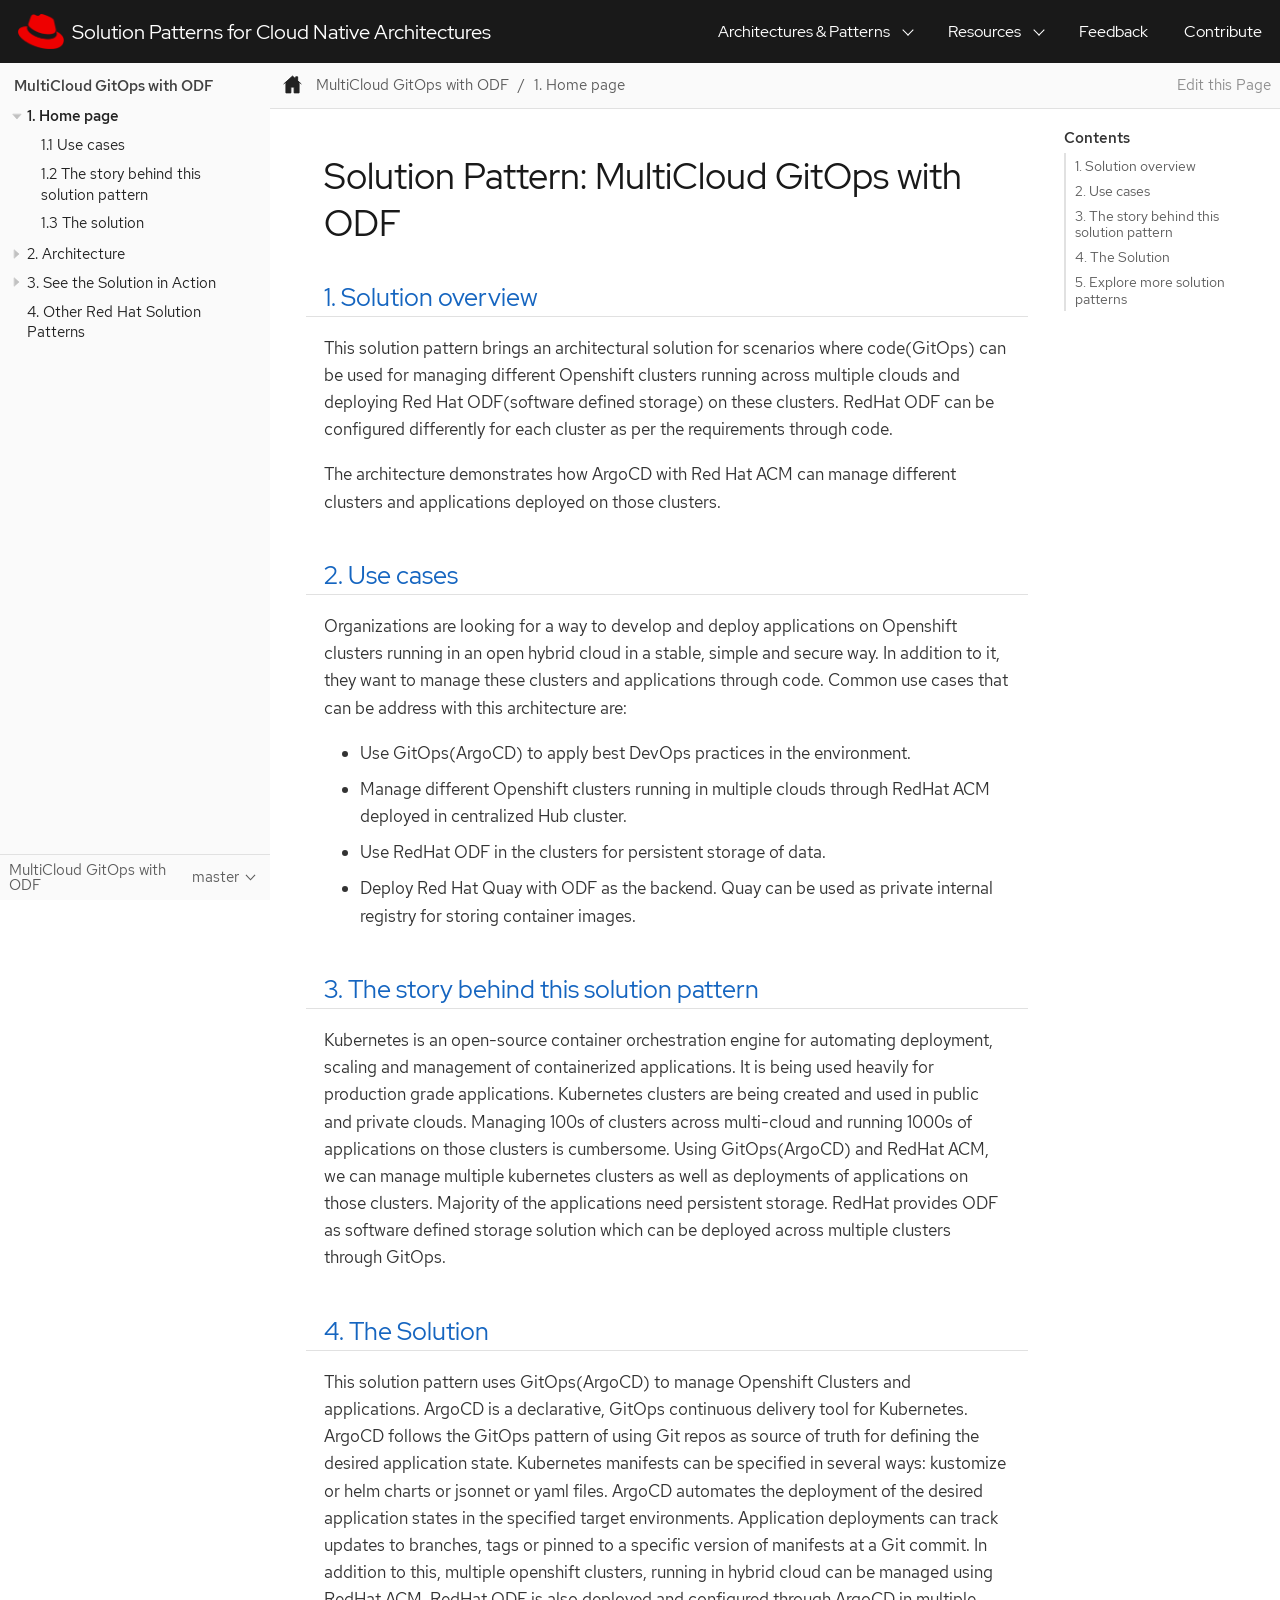
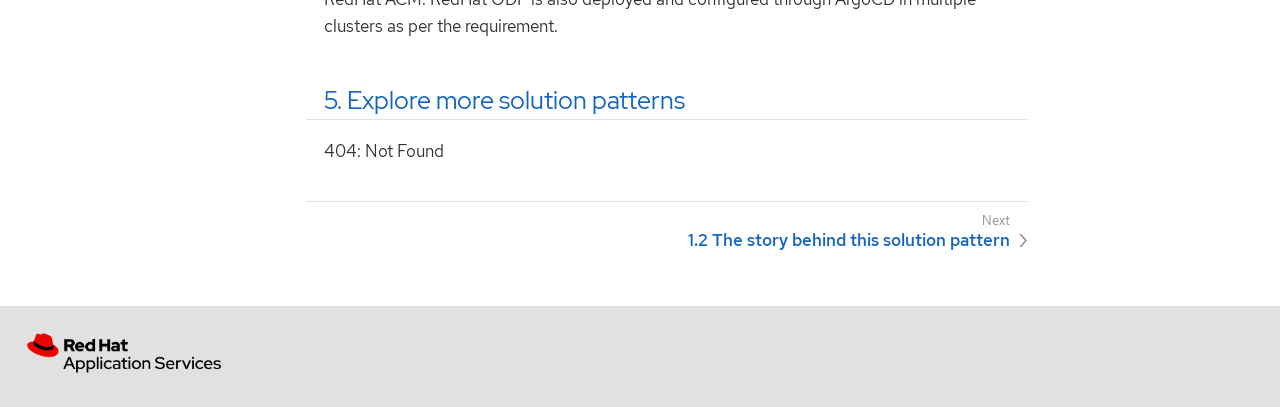
==== commit 25d7f70d: "[CI] Publish Documentation for af6169e9153e62da1478d85cabc8e18cf753ab59 - af6169e9153e62da1478d85cab" ====
--- a/solution-pattern-multicloud-gitops-odf/index.html
+++ b/solution-pattern-multicloud-gitops-odf/index.html
@@ -8,62 +8,50 @@
     <link rel="next" href="01-pattern.html#_the_story_behind_this_solution_pattern">
     <meta name="generator" content="Antora 3.0.0">
     <link rel="stylesheet" href="../_/css/site.css">
-<!-- Google tag (gtag.js) -->
+<link rel="icon" href="../_/img/favicon.ico" type="image/x-icon">
+<link rel="stylesheet" href="https://cdnjs.cloudflare.com/ajax/libs/font-awesome/4.7.0/css/font-awesome.min.css">
 <script async src="https://www.googletagmanager.com/gtag/js?id=G-JSMWYJ1T9W"></script>
-<script>
-  window.dataLayer = window.dataLayer || [];
-  function gtag(){dataLayer.push(arguments);}
-  gtag('js', new Date());
-
-  gtag('config', 'G-JSMWYJ1T9W');
-</script>  </head>
+<script>function gtag() { dataLayer.push(arguments) }; window.dataLayer = window.dataLayer || []; gtag('js', new Date()); gtag('config', 'G-JSMWYJ1T9W')</script>
+  </head>
   <body class="article">
-<!-- Google tag (gtag.js) -->
-
-<!--
-  replace this with Google tag content
--->
-
-<!-- Google tag (gtag.js) -->
 <header class="header">
-
   <nav class="navbar">
     <div class="navbar-brand">
       <a class="navbar-item" style="font-size: 20px; color: white"
         href="https://redhat-solution-patterns.github.io/solution-patterns">
         <img src="../_/img/logo.png" height="35px" alt="Solution Patterns">&nbsp; Solution Patterns for Cloud Native Architectures</a>
       <button class="navbar-burger" data-target="topbar-nav">
+        <span></span>
+        <span></span>
+        <span></span>
       </button>
     </div>
+    <div id="topbar-nav" class="navbar-menu">
+      <div class="navbar-end">
+        <div class="navbar-item has-dropdown is-hoverable">
+          <a class="navbar-link" href="#">Architectures &amp; Patterns</a>
+          <div class="navbar-dropdown">
+            <a class="navbar-item" href="https://www.redhat.com/architect/portfolio/" target="_blank">Portfolio Architecture&nbsp; </a>
+            <a class="navbar-item" href="https://redhat-solution-patterns.github.io/solution-patterns/patterns.html"  target="_blank">Solution Patterns </a>
+            <a class="navbar-item" href="https://validatedpatterns.io/" target="_blank">Validated Patterns&nbsp;</a>
+            <a class="navbar-item" href="https://catalog.redhat.com/solutions" target="_blank">Ecosystem Solutions&nbsp;</a>
+          </div>
+        </div>
 
-    <div class="navbar-item"><span class="navbar-text"
-        style="color: white; margin-left: 1rem; margin-right: 1rem;">|</span></div>
+        <div class="navbar-item has-dropdown is-hoverable">
+          <a class="navbar-link" href="#">Resources</a>
+          <div class="navbar-dropdown">
+            <a class="navbar-item" target="_blank" href="https://developers.redhat.com">Red Hat Developers</a>
+            <a class="navbar-item" target="_blank" href="https://developers.redhat.com/app-dev-platform">App Dev Platform</a>
+            <a class="navbar-item" target="_blank" href="https://www.redhat.com/en/products/application-foundations">Red Hat Application Services</a>
+          </div>
+        </div>
 
-    <div class="navbar-item has-dropdown is-hoverable">
-      <a class="navbar-link" href="#" style="color: white">Architectures &amp; Patterns</a>
-      <div class="navbar-dropdown">
-        <a class="navbar-item" href="https://www.redhat.com/architect/portfolio/" target="_blank">Portfolio Architecture&nbsp; </a>
-        <a class="navbar-item" href="https://redhat-solution-patterns.github.io/solution-patterns/patterns.html" target="_blank">Solution Patterns </a>
-        <a class="navbar-item" href="https://validatedpatterns.io/" target="_blank">Validated Patterns&nbsp;</a>
-        <a class="navbar-item" href="https://catalog.redhat.com/solutions" target="_blank">Ecosystem Solutions&nbsp;</a>
+          <a class="navbar-item" target="_blank" href="https://github.com/redhat-solution-patterns/redhat-solution-patterns.github.io/issues">Feedback</a>
+          <a class="navbar-item" target="_blank" href="https://redhat-solution-patterns.github.io/solution-patterns/contributors-guide.html">Contribute</a>
+
       </div>
     </div>
-
-    <div class="navbar-item has-dropdown is-hoverable">
-      <a class="navbar-link" href="#" style="color: white">Resources</a>
-      <div class="navbar-dropdown">
-        <a class="navbar-item" target="_blank" href="https://developers.redhat.com">Red Hat Developers</a>
-        <a class="navbar-item" target="_blank" href="https://developers.redhat.com/app-dev-platform">App Dev Platform</a>
-        <a class="navbar-item" target="_blank" href="https://www.redhat.com/en/products/application-foundations">Red Hat Application Services</a>
-      </div>
-    </div>
-
-
-
-    <a class="navbar-item" style="color: white" target="_blank" href="https://github.com/redhat-solution-patterns/redhat-solution-patterns.github.io/issues">Feedback</a>
-
-    <a class="navbar-item" style="color: white" target="_blank" href="https://redhat-solution-patterns.github.io/solution-patterns/contributors-guide.html">Contribute</a>
-
   </nav>
 </header>
 <div class="body">
@@ -224,60 +212,7 @@
 <h2 id="_explore_more_solution_patterns"><a class="anchor" href="#_explore_more_solution_patterns"></a><a class="link" href="#_explore_more_solution_patterns">5. Explore more solution patterns</a></h2>
 <div class="sectionbody">
 <div class="paragraph">
-<p>It&#8217;s time to boost your cloud-native application architectural design with bleeding-edge technology backed by open-source software. Explore the use cases and learn recommended solutions for each of these challenges:</p>
-</div>
-<div class="ulist">
-<ul>
-<li>
-<p>Application Modernization</p>
-<div class="ulist">
-<ul>
-<li>
-<p><a href="https://redhat-solution-patterns.github.io/solution-pattern-modernization-cdc/">Adopting Change Data Capture for stack modernization</a></p>
-</li>
-<li>
-<p><a href="https://redhat-solution-patterns.github.io/solution-pattern-enhancing-applications">Enhancing Applications with Application Services</a></p>
-</li>
-<li>
-<p><a href="https://redhat-solution-patterns.github.io/solution-pattern-apim-servicemesh/comprehensive-service-architecture">Comprehensive Service Architecture with API Management and Service Mesh</a></p>
-</li>
-</ul>
-</div>
-</li>
-<li>
-<p>DevOps</p>
-<div class="ulist">
-<ul>
-<li>
-<p><a href="https://redhat-solution-patterns.github.io/solution-pattern-multicloud-gitops-odf/">MultiCloud GitOps with ArgoCD, OpenShift Advanced Cluster Management and OpenShift Data Foundation</a></p>
-</li>
-<li>
-<p><a href="https://redhat-solution-patterns.github.io/solution-pattern-instant-multicloud/solution-pattern-instant-multicloud/index.html">Instant Multi Cloud - Openshift Everywhere</a></p>
-</li>
-</ul>
-</div>
-</li>
-<li>
-<p>Managed Openshift</p>
-<div class="ulist">
-<ul>
-<li>
-<p><a href="https://redhat-solution-patterns.github.io/solution-pattern-modernize-with-rosa/solution-pattern-rosa/index.html">Accelerate time to value with Red Hat Openshift Service on AWS</a></p>
-</li>
-</ul>
-</div>
-</li>
-<li>
-<p>Intelligent Applications</p>
-<div class="ulist">
-<ul>
-<li>
-<p><a href="https://redhat-solution-patterns.github.io/solution-pattern-sentiment-analysis">Building Sentiment Analysis with AIML and Kafka</a></p>
-</li>
-</ul>
-</div>
-</li>
-</ul>
+<p>404: Not Found</p>
 </div>
 </div>
 </div>
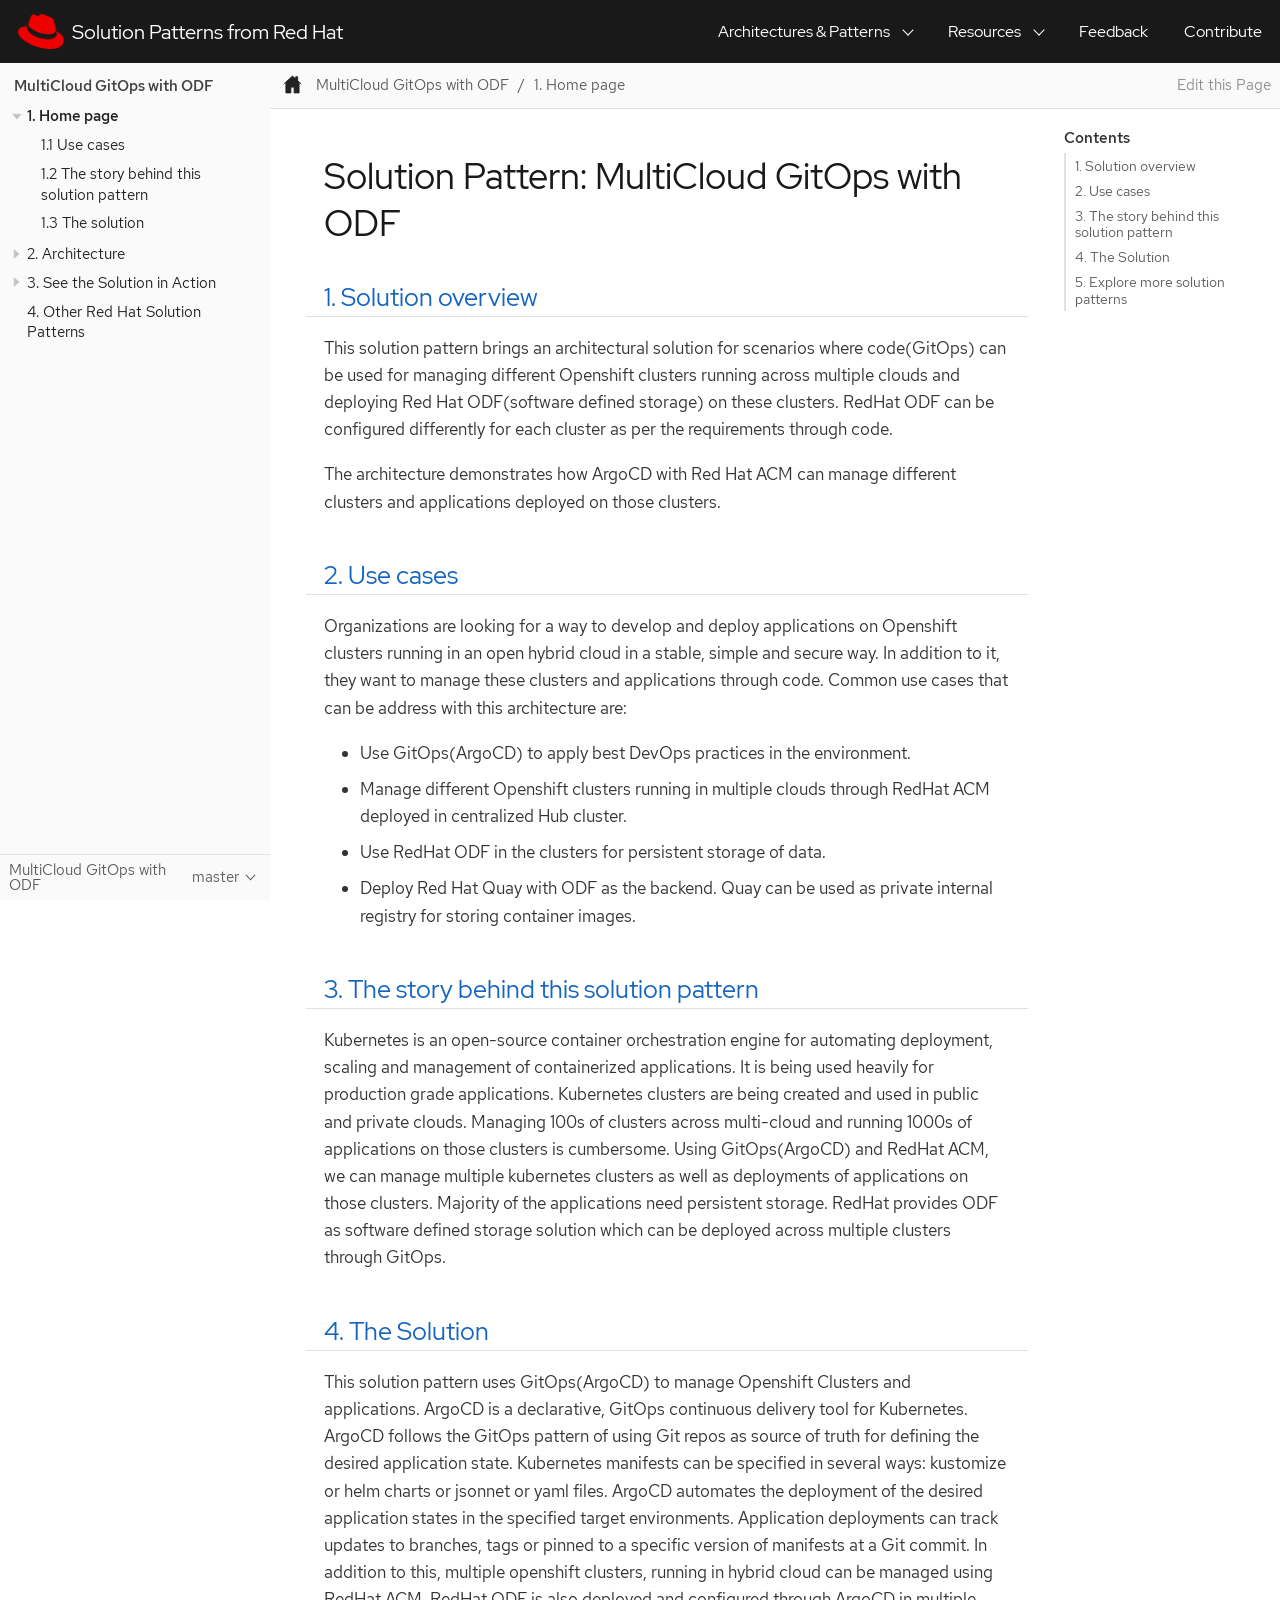
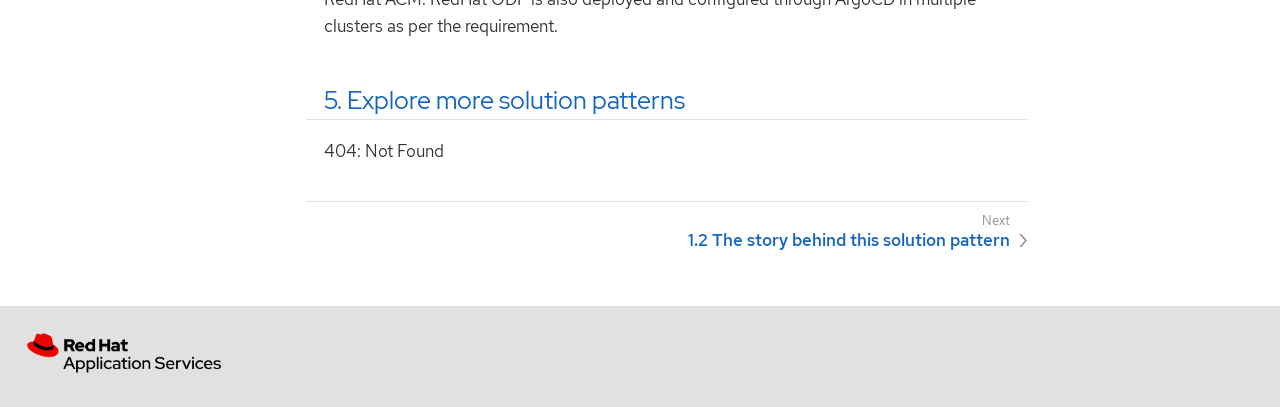
==== commit 3a8f54a6: "[CI] Publish Documentation for b4b97b682357088871e09f432a48ab61ea0015ab - b4b97b682357088871e09f432a" ====
--- a/solution-pattern-multicloud-gitops-odf/index.html
+++ b/solution-pattern-multicloud-gitops-odf/index.html
@@ -3,7 +3,7 @@
   <head>
     <meta charset="utf-8">
     <meta name="viewport" content="width=device-width,initial-scale=1">
-    <title>Solution Pattern: MultiCloud GitOps with ODF :: Solution Patterns for Cloud Native Architectures</title>
+    <title>Solution Pattern: MultiCloud GitOps with ODF :: Solution Patterns from Red Hat</title>
     <link rel="canonical" href="https://redhat-solution-patterns.github.io/solution-patterns/solution-pattern-multicloud-gitops-odf/index.html">
     <link rel="next" href="01-pattern.html#_the_story_behind_this_solution_pattern">
     <meta name="generator" content="Antora 3.0.0">
@@ -19,7 +19,7 @@
     <div class="navbar-brand">
       <a class="navbar-item" style="font-size: 20px; color: white"
         href="https://redhat-solution-patterns.github.io/solution-patterns">
-        <img src="../_/img/logo.png" height="35px" alt="Solution Patterns">&nbsp; Solution Patterns for Cloud Native Architectures</a>
+        <img src="../_/img/logo.png" height="35px" alt="Solution Patterns">&nbsp; Solution Patterns from Red Hat</a>
       <button class="navbar-burger" data-target="topbar-nav">
         <span></span>
         <span></span>
